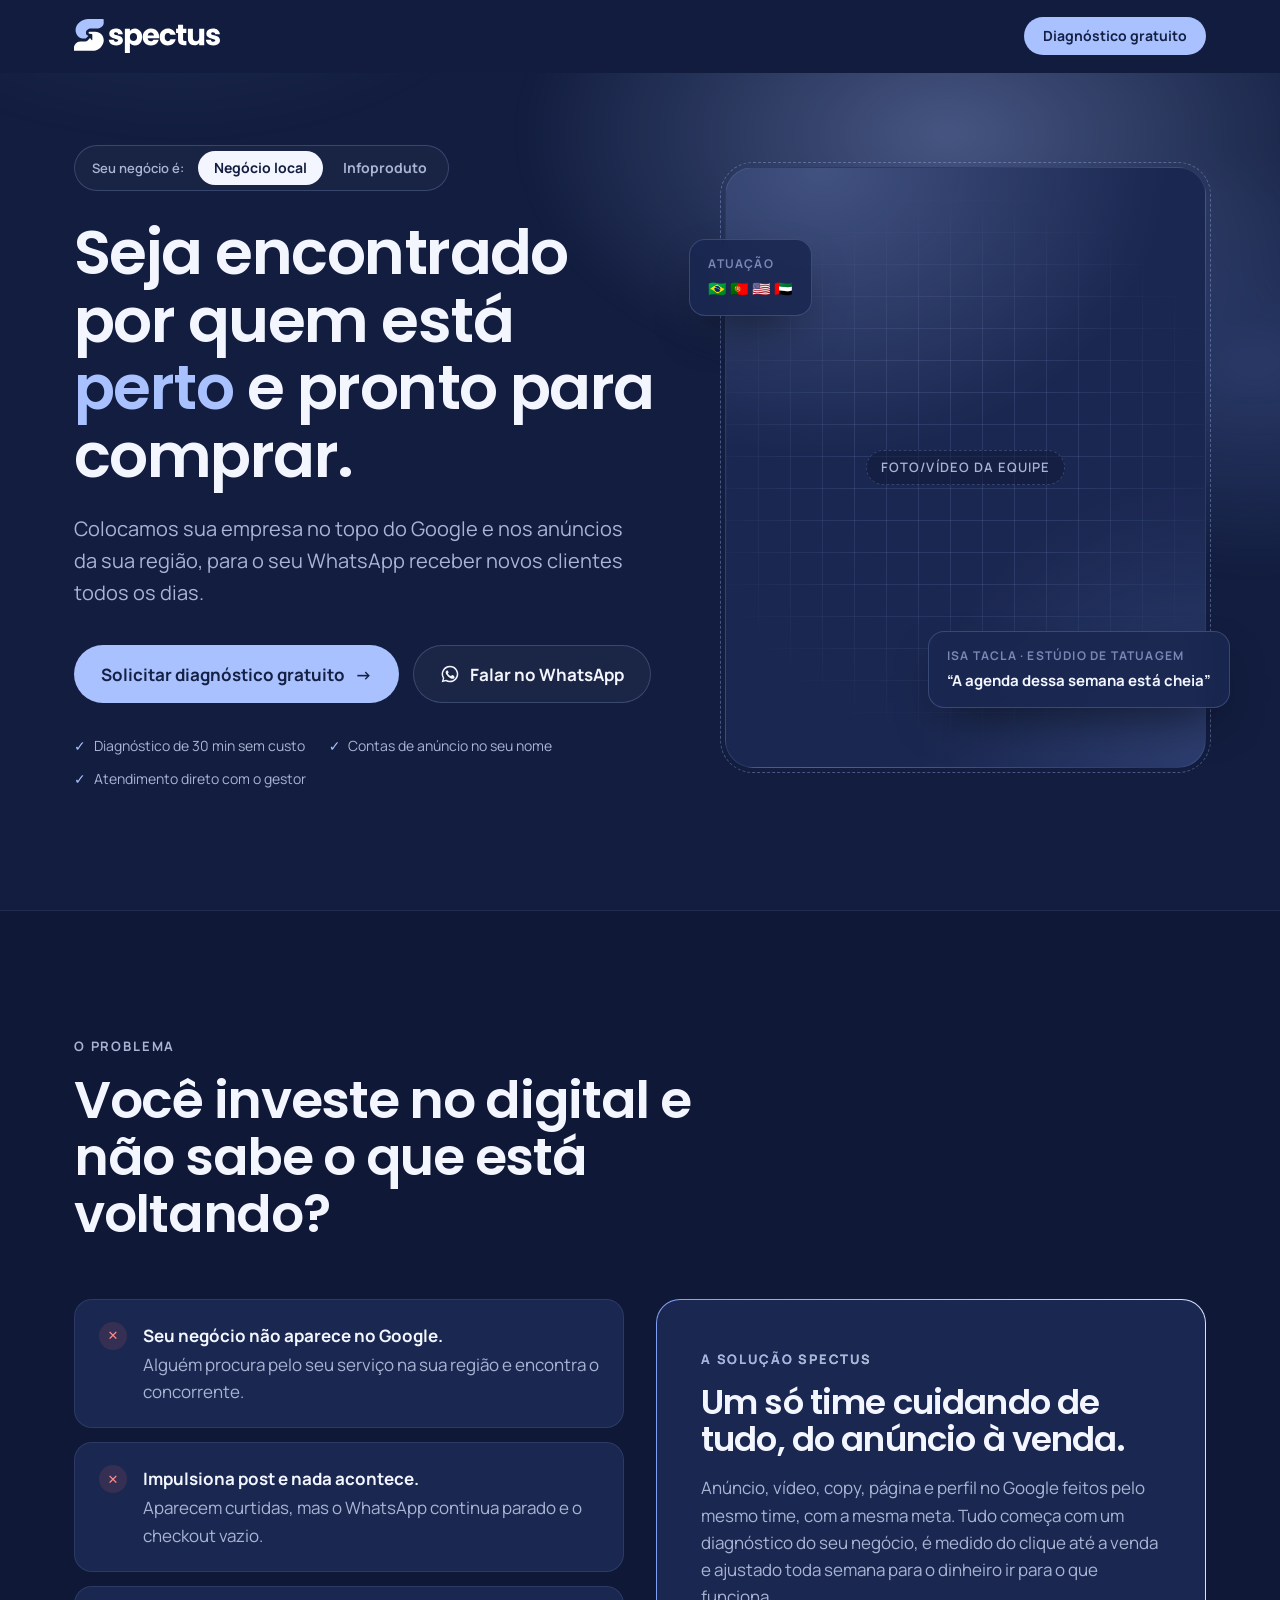
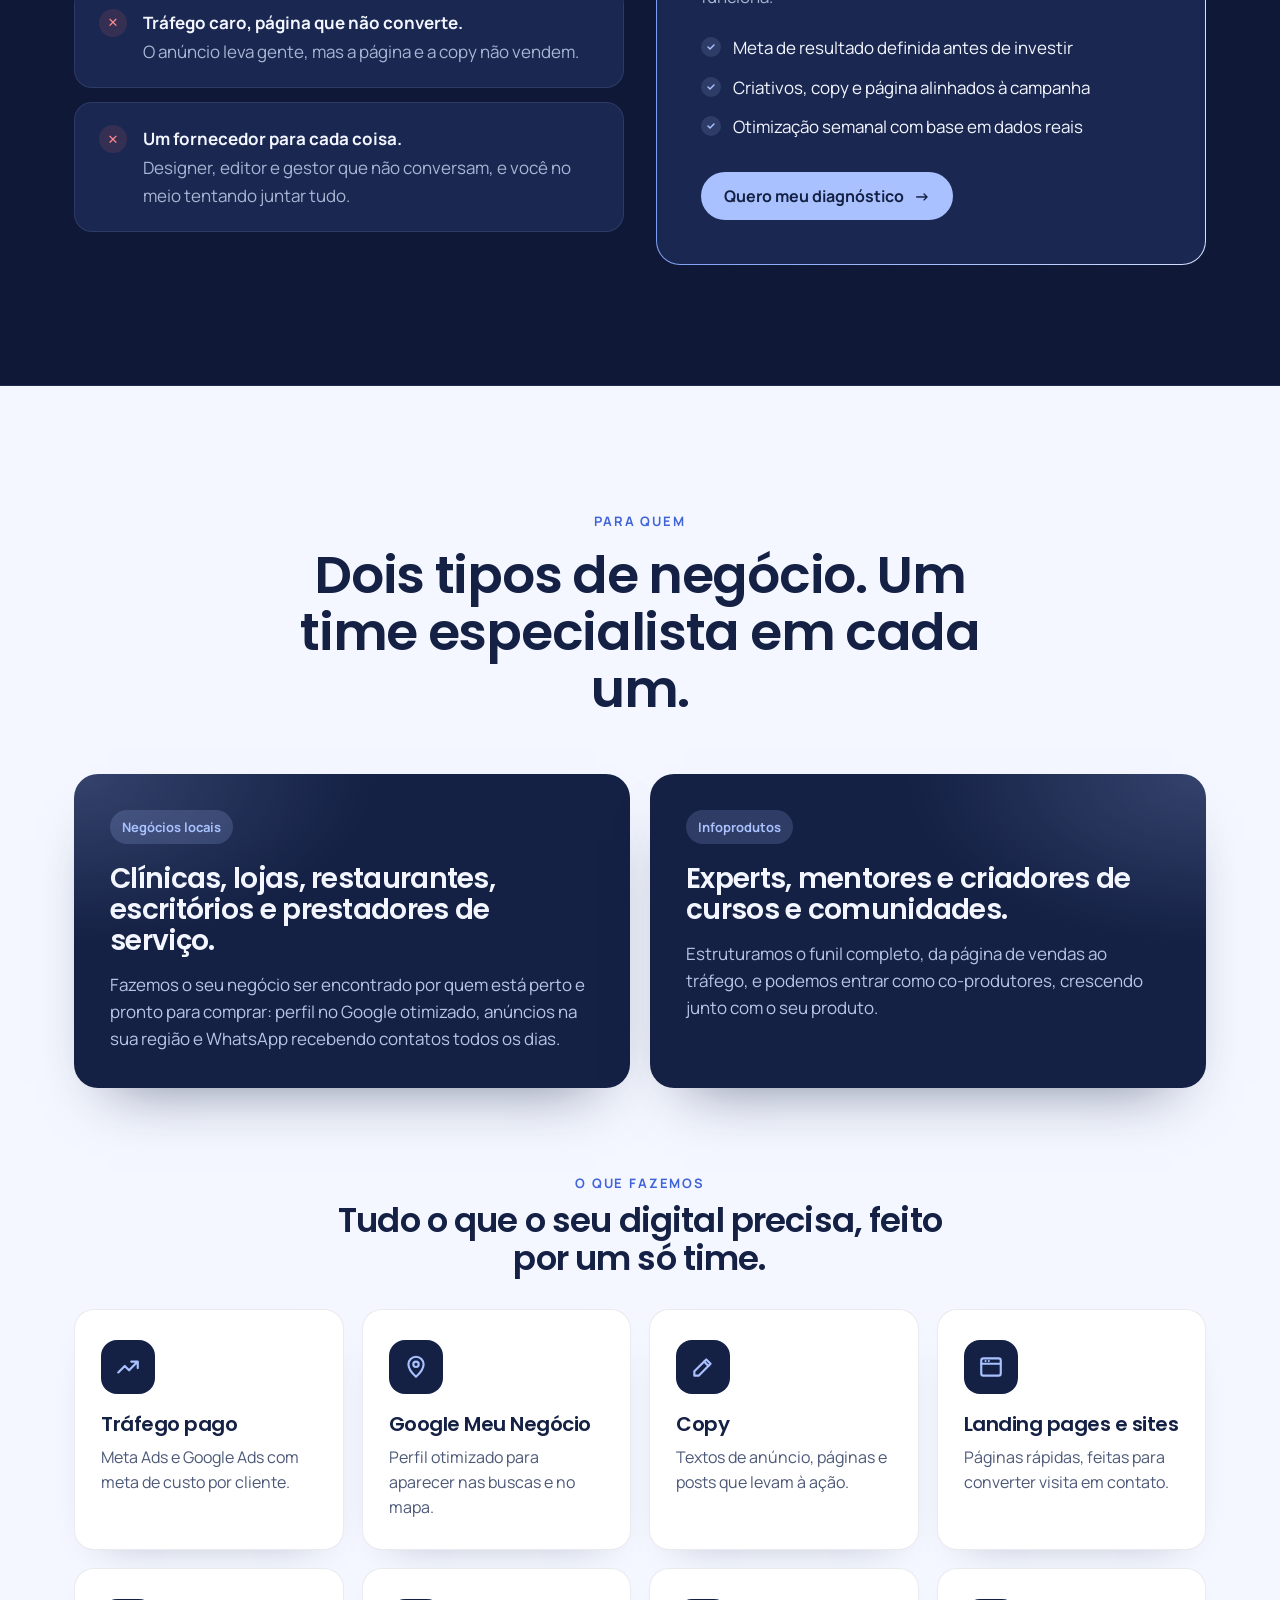
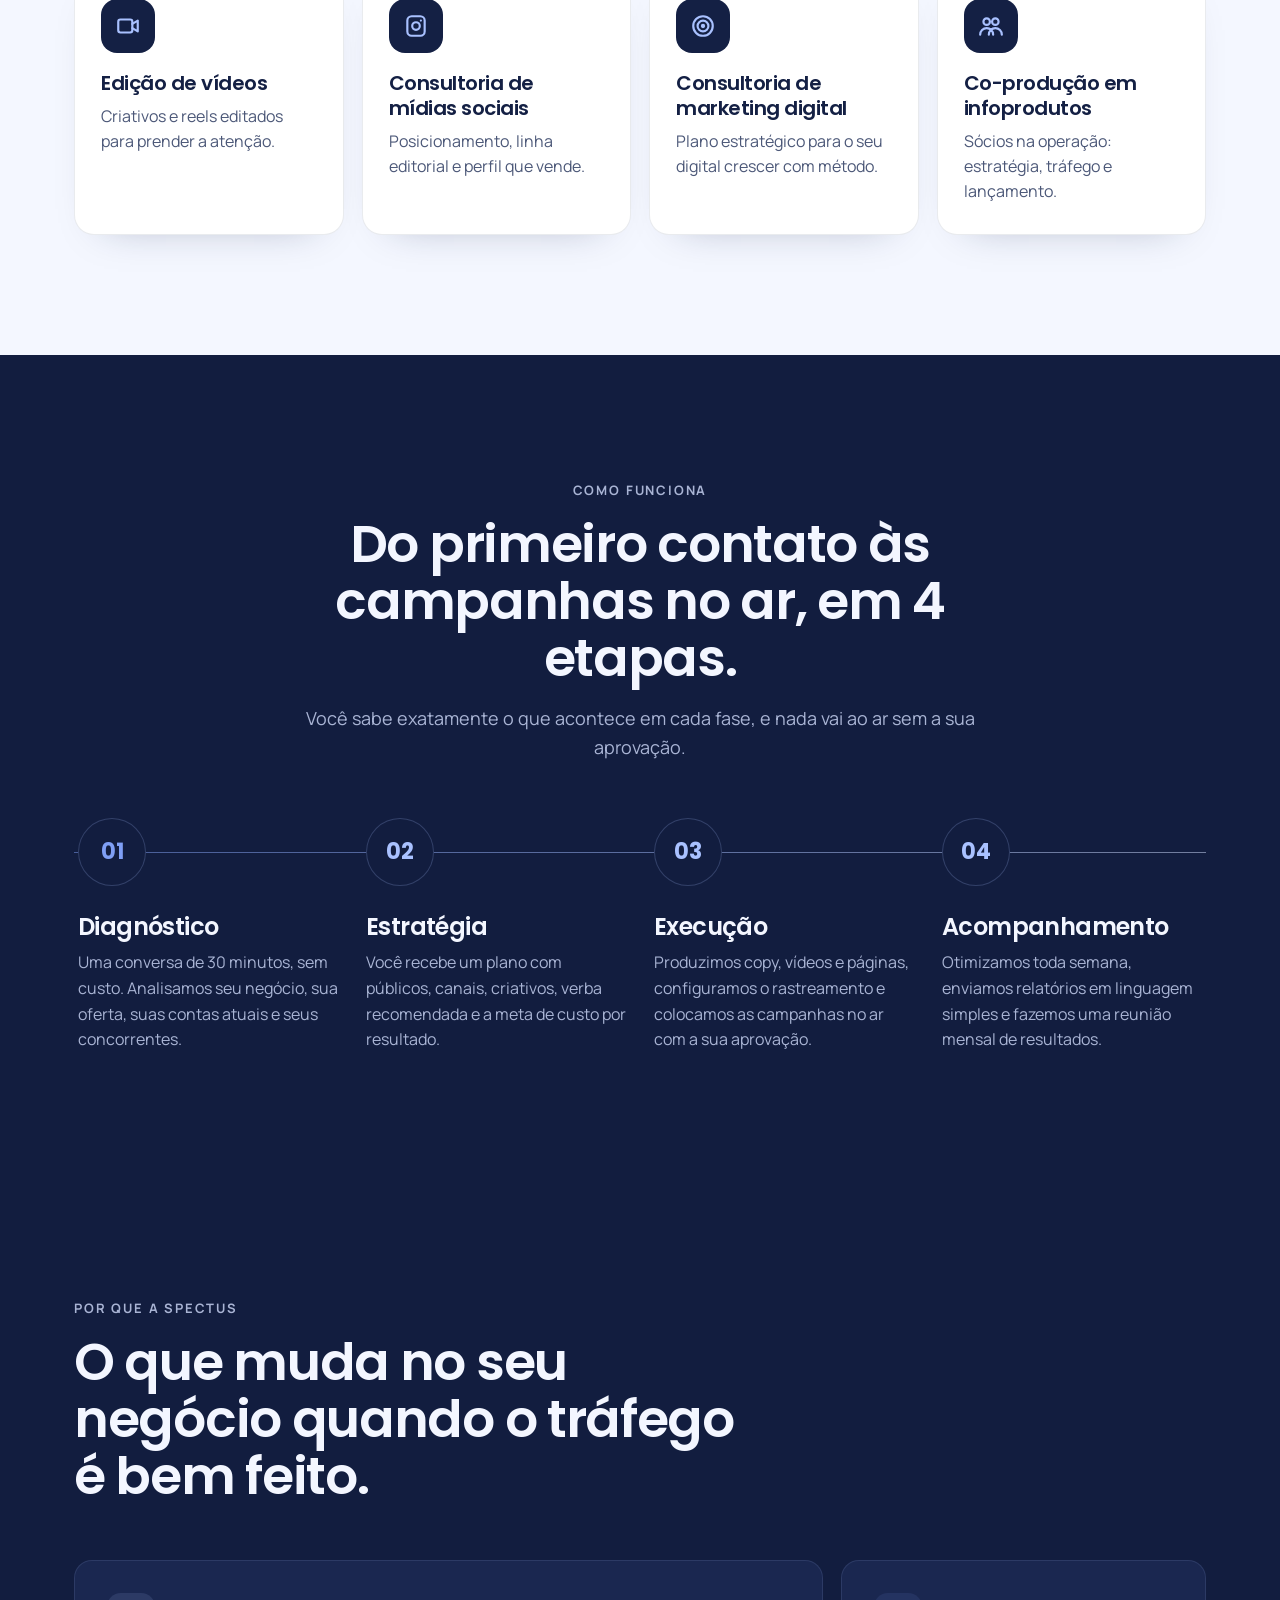
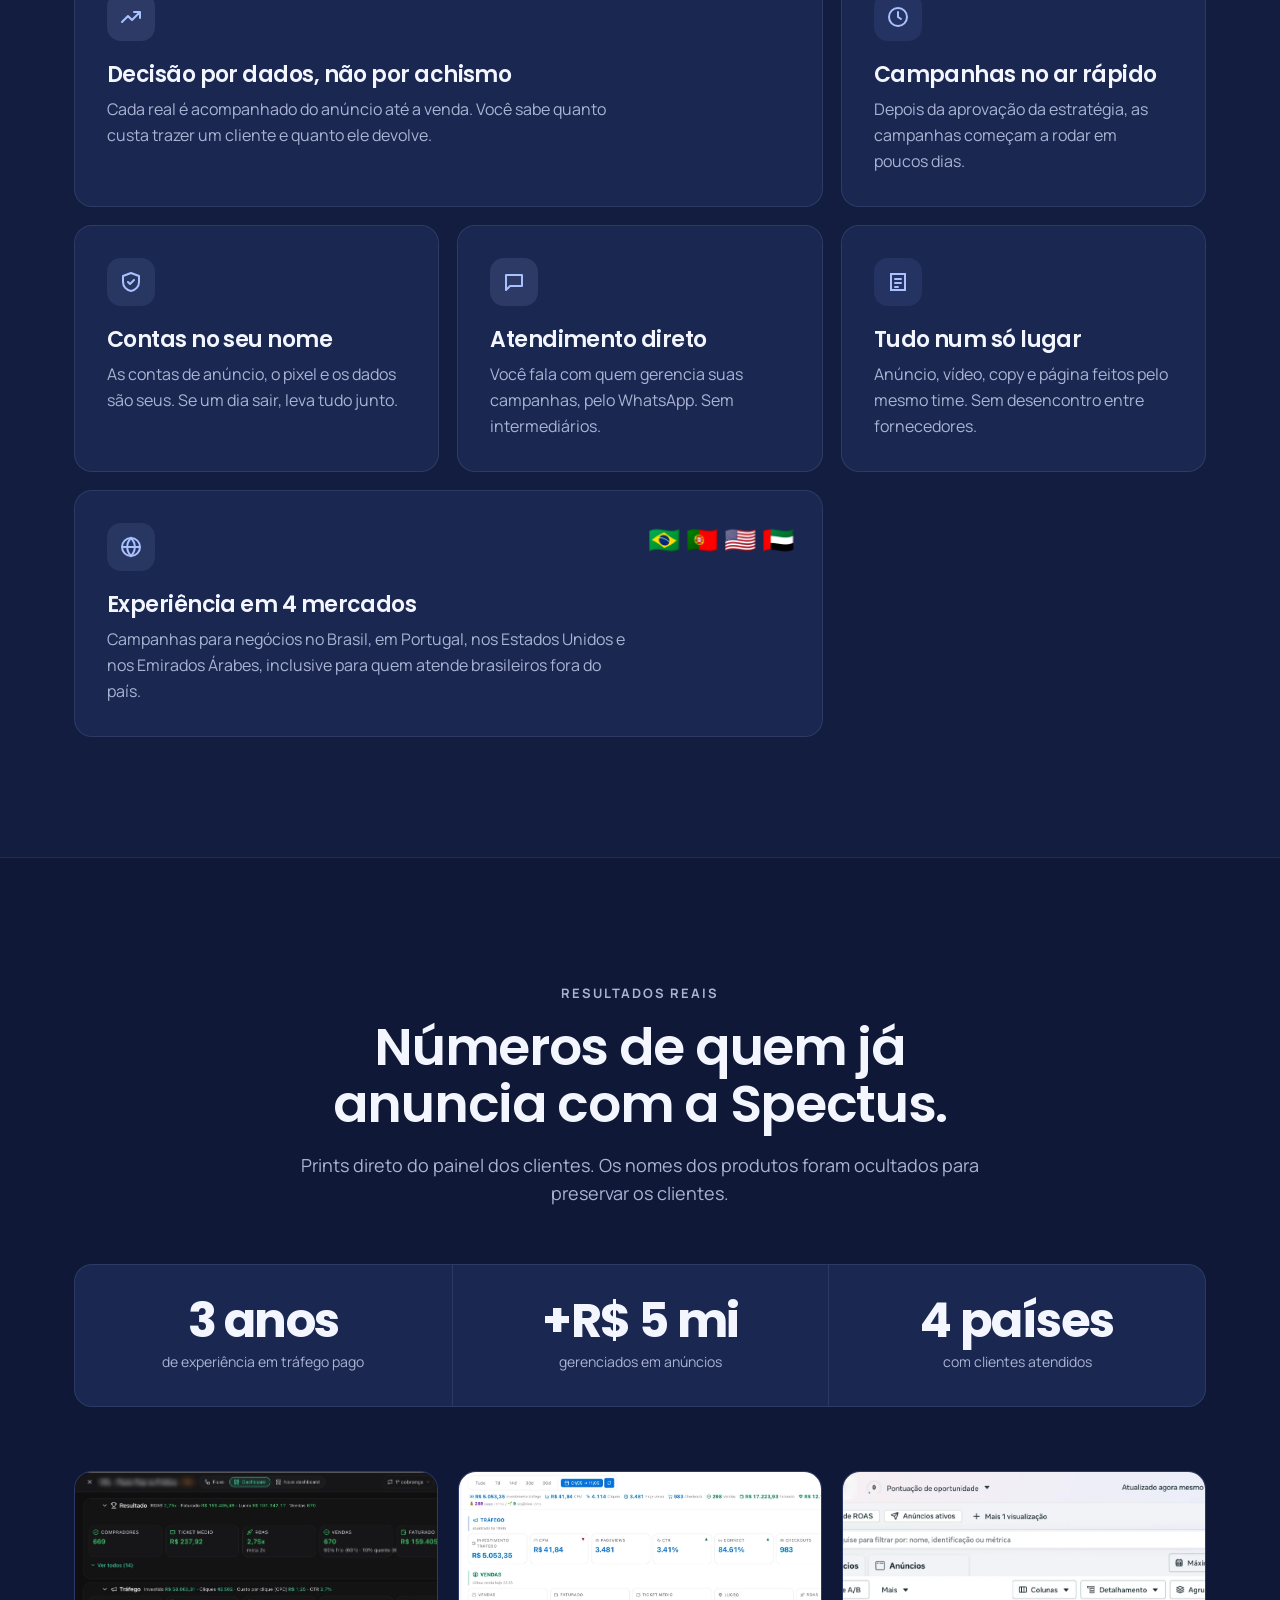
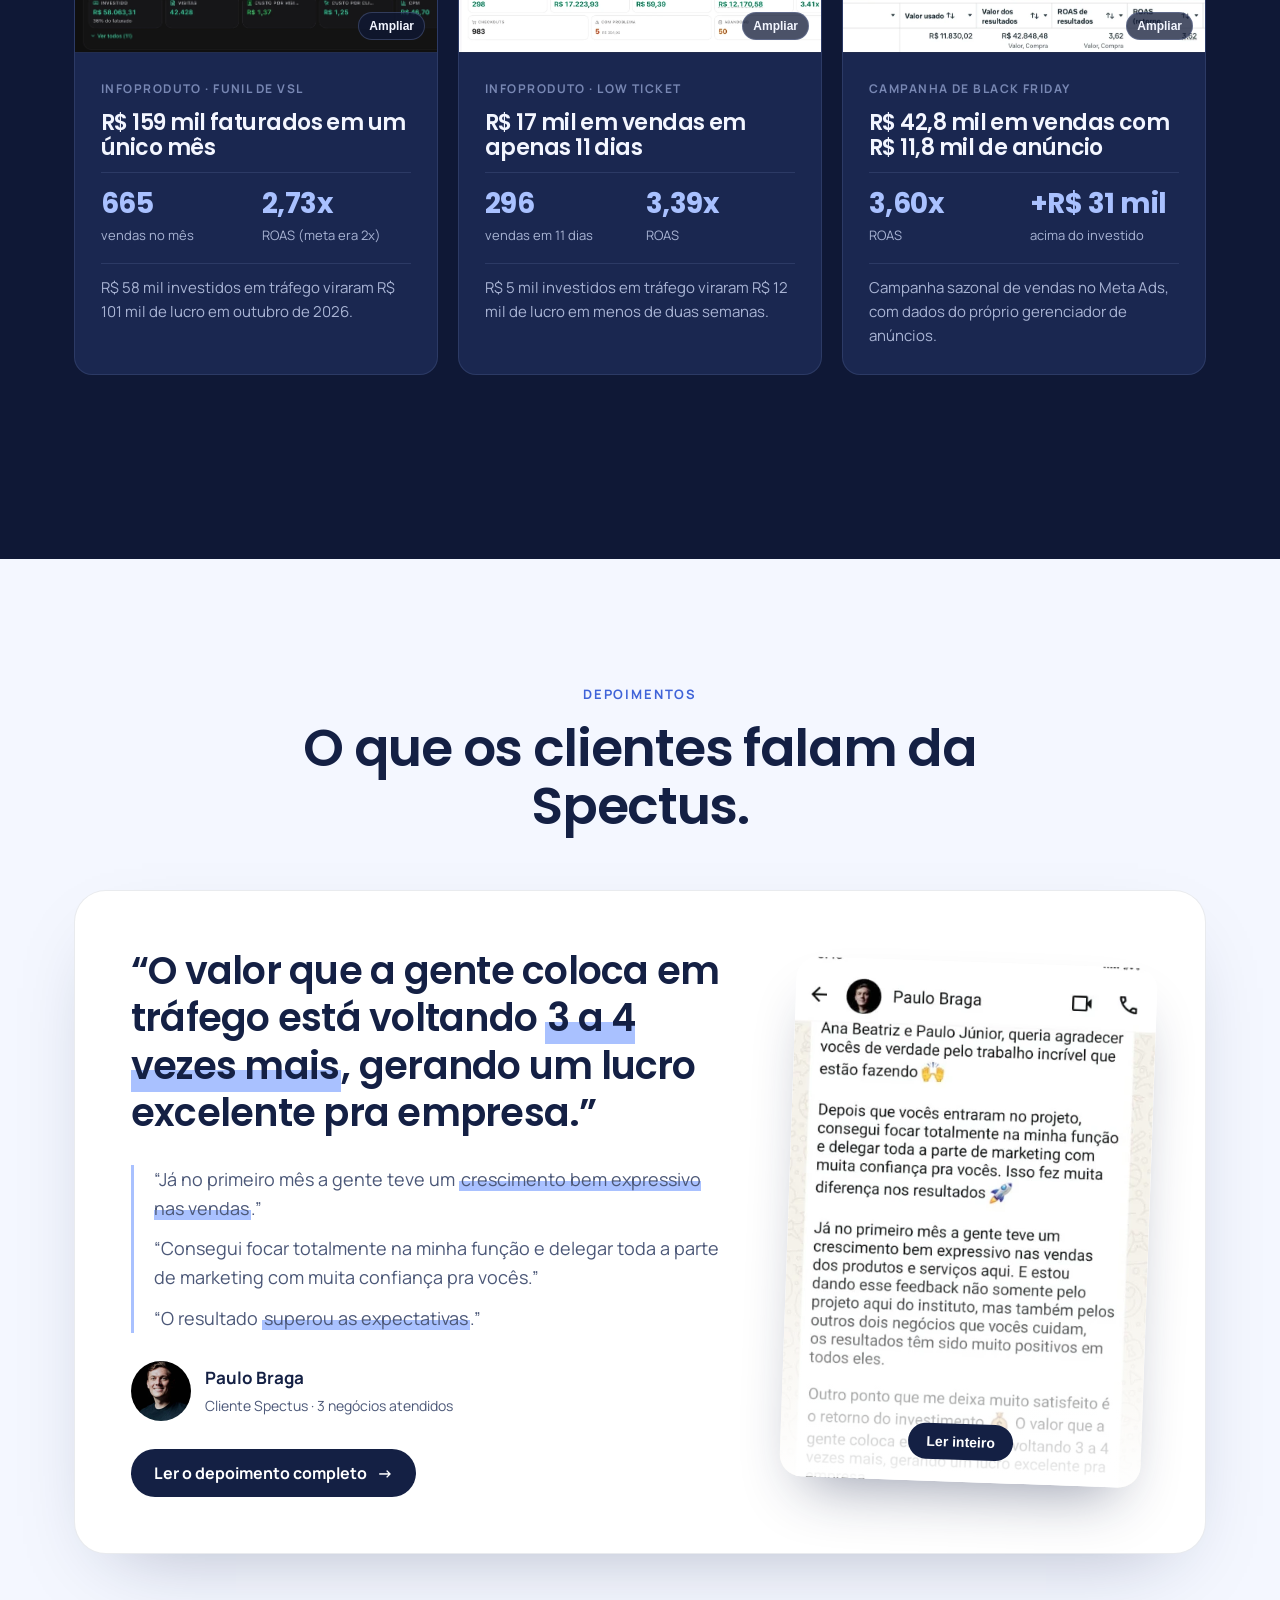
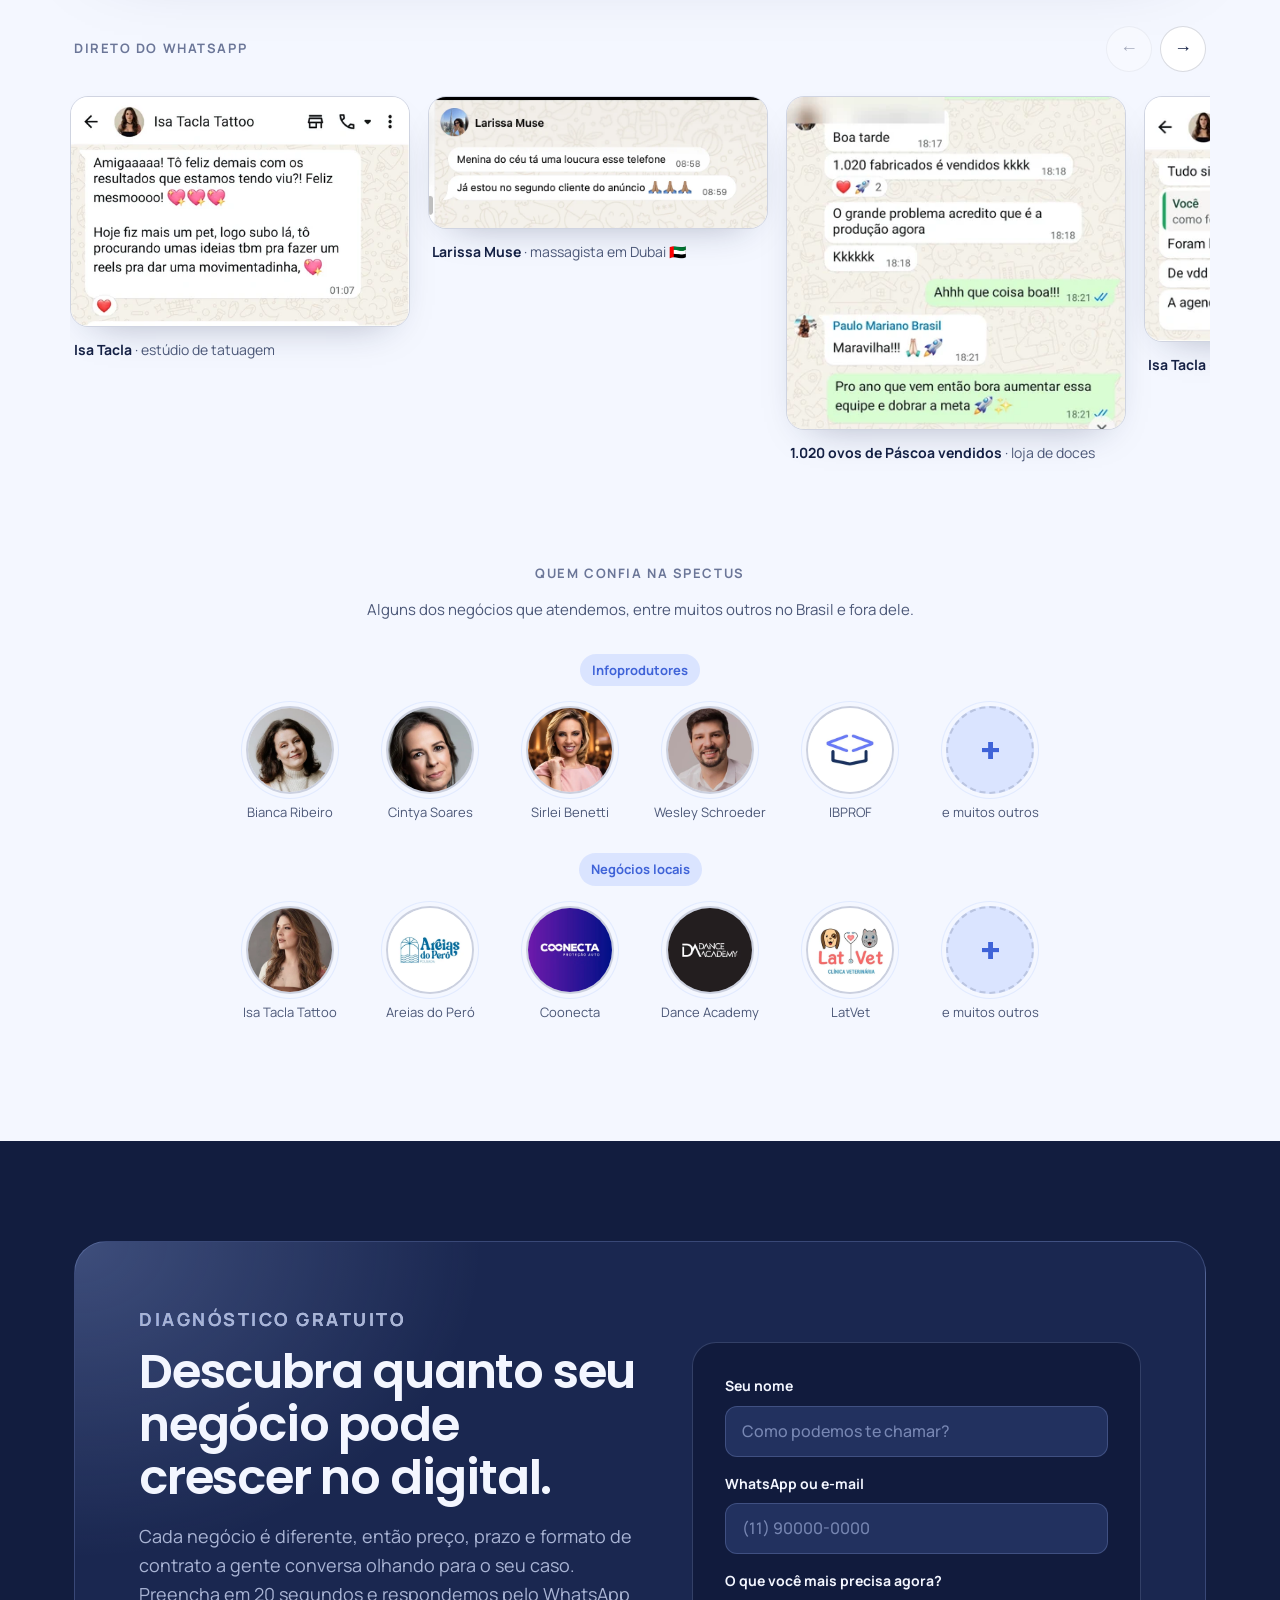
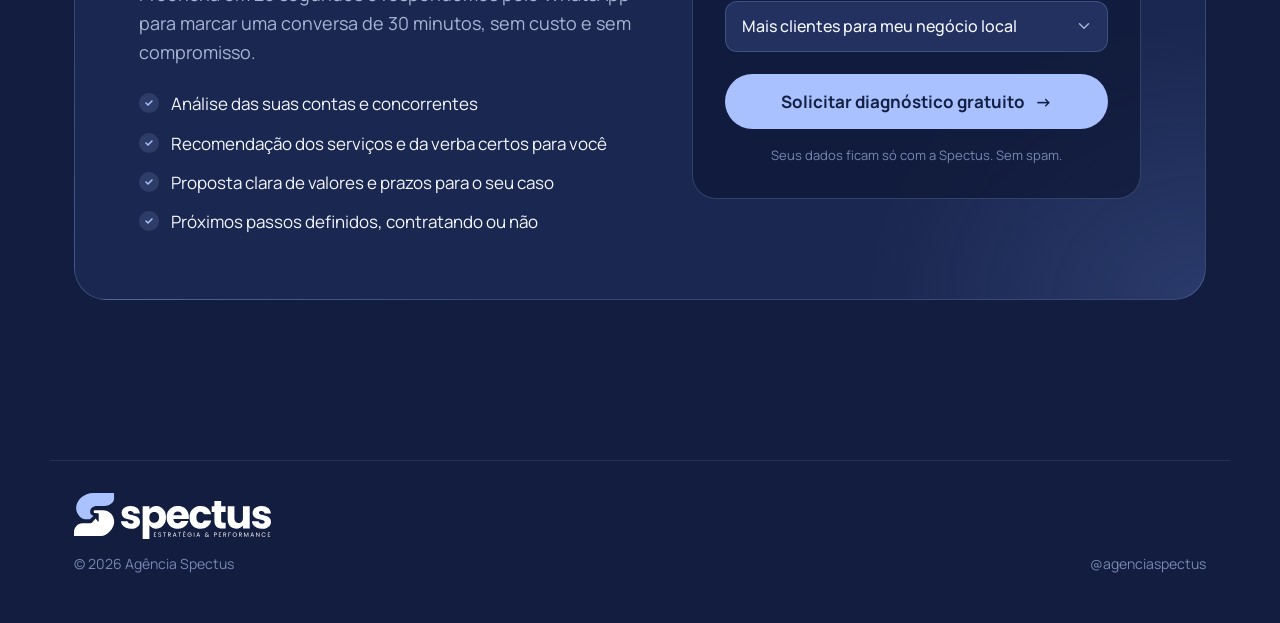
==== index.html @ 58473c8b "Add files via upload" ====
<!doctype html>
<html lang="pt-BR">
<head>
  <meta charset="utf-8">
  <meta name="viewport" content="width=device-width, initial-scale=1">
  <title>Spectus — Marketing para negócios locais e infoprodutos</title>
  <meta name="description" content="Agência especialista em negócios locais e infoprodutos: tráfego pago, Google Meu Negócio, copy, vídeos, landing pages e co-produção. Solicite um diagnóstico gratuito.">
  <meta property="og:title" content="Spectus — Marketing para negócios locais e infoprodutos">
  <meta property="og:description" content="Tráfego pago, Google Meu Negócio, copy, vídeos e landing pages num só time. Diagnóstico gratuito.">
  <meta name="theme-color" content="#121D3F">
  <link rel="icon" href="assets/favicon.png" type="image/png">
  <link rel="apple-touch-icon" href="assets/img/logo-icone.png">
  <link rel="preconnect" href="https://fonts.googleapis.com">
  <link rel="preconnect" href="https://fonts.gstatic.com" crossorigin>
  <link href="https://fonts.googleapis.com/css2?family=Poppins:wght@300;400;500;600;700&family=Manrope:wght@400;500;600;700&display=swap" rel="stylesheet">
  <link rel="stylesheet" href="styles.css">
</head>
<body>

<!-- ============ HEADER (sem menu: foco total no CTA) ============ -->
<header class="header" id="top">
  <div class="container header__inner">
    <a href="#top" class="logo" aria-label="Spectus — início">
      <img src="assets/img/logo-clara-sem-slogan.svg" alt="Spectus" width="1294" height="301">
    </a>
    <a href="#contato" class="btn btn--sm btn--primary">Diagnóstico gratuito</a>
  </div>
</header>

<main>

<!-- ============ 1. HERO ============ -->
<section class="hero">
  <div class="hero__glow" aria-hidden="true"></div>
  <div class="container hero__grid">
    <div class="hero__copy">
      <!-- Seletor de público. Link direto: ?para=local ou ?para=infoproduto -->
      <div class="aud-switch" role="tablist" aria-label="Qual é o seu negócio?">
        <span class="aud-switch__label">Seu negócio é:</span>
        <button type="button" role="tab" class="aud-switch__btn" data-set-aud="local" aria-selected="true">Negócio local</button>
        <button type="button" role="tab" class="aud-switch__btn" data-set-aud="info" aria-selected="false">Infoproduto</button>
      </div>

      <div data-aud="local">
        <h1>Seja encontrado por quem está <em>perto</em> e pronto para comprar.</h1>
        <p class="lead">Colocamos sua empresa no topo do Google e nos anúncios da sua região, para o seu WhatsApp receber novos clientes todos os dias.</p>
      </div>
      <div data-aud="info" hidden>
        <h1>Mais vendas no seu infoproduto, com um funil que <em>converte</em>.</h1>
        <p class="lead">Página de vendas, copy, criativos e tráfego feitos pelo mesmo time e ajustados toda semana pelos números. Se fizer sentido, entramos como co-produtores.</p>
      </div>

      <div class="hero__ctas">
        <a href="#contato" class="btn btn--primary btn--lg">Solicitar diagnóstico gratuito <span aria-hidden="true">→</span></a>
        <a href="#" class="btn btn--ghost btn--lg js-whatsapp js-wa-hero" data-msg="Olá! Vim pelo site e quero saber mais sobre os serviços da Spectus.">
          <svg viewBox="0 0 24 24" aria-hidden="true"><path fill="currentColor" d="M12 2a10 10 0 0 0-8.6 15.1L2 22l5-1.3A10 10 0 1 0 12 2Zm0 18.2c-1.5 0-3-.4-4.3-1.2l-.3-.2-3 .8.8-2.9-.2-.3A8.2 8.2 0 1 1 12 20.2Zm4.5-6.1c-.2-.1-1.5-.7-1.7-.8-.2-.1-.4-.1-.6.1l-.8 1c-.1.2-.3.2-.5.1a6.7 6.7 0 0 1-3.3-2.9c-.2-.4.2-.4.7-1.3.1-.2 0-.3 0-.4l-.8-1.8c-.2-.5-.4-.4-.6-.4h-.5a1 1 0 0 0-.7.3 3 3 0 0 0-.9 2.2 5.2 5.2 0 0 0 1.1 2.8 11.9 11.9 0 0 0 4.6 4c1.7.7 2.3.8 3.2.6.5-.1 1.5-.6 1.7-1.2.2-.6.2-1.1.2-1.2-.1-.1-.3-.2-.5-.3Z"/></svg>
          Falar no WhatsApp
        </a>
      </div>
      <ul class="hero__trust">
        <li>Diagnóstico de 30 min sem custo</li>
        <li>Contas de anúncio no seu nome</li>
        <li>Atendimento direto com o gestor</li>
      </ul>
    </div>

    <div class="hero__media">
      <!-- TROCAR: foto ou vídeo real da equipe / do trabalho. Ex.: <img src="assets/img/hero.jpg" alt="Equipe Spectus analisando campanhas"> -->
      <div class="slot slot--hero" data-placeholder="Foto ou vídeo real da equipe (vertical 4:5)">
        <span class="slot__label">Foto/vídeo da equipe</span>
      </div>
      <div class="float-card float-card--a">
        <span class="float-card__k">Atuação</span>
        <span class="float-card__v">🇧🇷 🇵🇹 🇺🇸 🇦🇪</span>
      </div>
      <div class="float-card float-card--b" data-aud="local">
        <span class="float-card__k">Isa Tacla · estúdio de tatuagem</span>
        <span class="float-card__v">“A agenda dessa semana está cheia”</span>
      </div>
      <div class="float-card float-card--b" data-aud="info" hidden>
        <span class="float-card__k">Resultado real · infoproduto</span>
        <span class="float-card__v">R$ 159 mil faturados em 1 mês</span>
      </div>
    </div>
  </div>
</section>

<!-- ============ 2. DOR E SOLUÇÃO ============ -->
<section class="section pain">
  <div class="container">
    <div class="section__head reveal">
      <p class="kicker">O problema</p>
      <h2>Você investe no digital e não sabe o que está voltando?</h2>
    </div>

    <div class="pain__grid">
      <ul class="pain__list reveal">
        <li><span class="x" aria-hidden="true">✕</span><div><strong>Seu negócio não aparece no Google.</strong> Alguém procura pelo seu serviço na sua região e encontra o concorrente.</div></li>
        <li><span class="x" aria-hidden="true">✕</span><div><strong>Impulsiona post e nada acontece.</strong> Aparecem curtidas, mas o WhatsApp continua parado e o checkout vazio.</div></li>
        <li><span class="x" aria-hidden="true">✕</span><div><strong>Tráfego caro, página que não converte.</strong> O anúncio leva gente, mas a página e a copy não vendem.</div></li>
        <li><span class="x" aria-hidden="true">✕</span><div><strong>Um fornecedor para cada coisa.</strong> Designer, editor e gestor que não conversam, e você no meio tentando juntar tudo.</div></li>
      </ul>

      <div class="solution reveal">
        <p class="kicker kicker--accent">A solução Spectus</p>
        <h3>Um só time cuidando de tudo, do anúncio à venda.</h3>
        <p>Anúncio, vídeo, copy, página e perfil no Google feitos pelo mesmo time, com a mesma meta. Tudo começa com um diagnóstico do seu negócio, é medido do clique até a venda e ajustado toda semana para o dinheiro ir para o que funciona.</p>
        <ul class="checks">
          <li>Meta de resultado definida antes de investir</li>
          <li>Criativos, copy e página alinhados à campanha</li>
          <li>Otimização semanal com base em dados reais</li>
        </ul>
        <a href="#contato" class="btn btn--primary">Quero meu diagnóstico <span aria-hidden="true">→</span></a>
      </div>
    </div>
  </div>
</section>

<!-- ============ 2b. PARA QUEM / SERVIÇOS ============ -->
<section class="section section--light services" id="servicos">
  <div class="container">
    <div class="section__head section__head--center reveal">
      <p class="kicker">Para quem</p>
      <h2>Dois tipos de negócio. Um time especialista em cada um.</h2>
    </div>

    <div class="audiences">
      <article class="audience reveal">
        <span class="audience__tag">Negócios locais</span>
        <h3>Clínicas, lojas, restaurantes, escritórios e prestadores de serviço.</h3>
        <p>Fazemos o seu negócio ser encontrado por quem está perto e pronto para comprar: perfil no Google otimizado, anúncios na sua região e WhatsApp recebendo contatos todos os dias.</p>
      </article>
      <article class="audience audience--alt reveal">
        <span class="audience__tag">Infoprodutos</span>
        <h3>Experts, mentores e criadores de cursos e comunidades.</h3>
        <p>Estruturamos o funil completo, da página de vendas ao tráfego, e podemos entrar como co-produtores, crescendo junto com o seu produto.</p>
      </article>
    </div>

    <div class="services__head reveal">
      <p class="kicker">O que fazemos</p>
      <h3>Tudo o que o seu digital precisa, feito por um só time.</h3>
    </div>
    <ul class="services__grid">
      <li class="service reveal"><span class="service__i" aria-hidden="true"><svg viewBox="0 0 24 24"><path d="M3 17l6-6 4 4 8-8M15 7h6v6"/></svg></span><div><h3>Tráfego pago</h3><p>Meta Ads e Google Ads com meta de custo por cliente.</p></div></li>
      <li class="service reveal"><span class="service__i" aria-hidden="true"><svg viewBox="0 0 24 24"><path d="M12 21s-7-6.2-7-11.5a7 7 0 0 1 14 0C19 14.8 12 21 12 21Z"/><circle cx="12" cy="9.5" r="2.5"/></svg></span><div><h3>Google Meu Negócio</h3><p>Perfil otimizado para aparecer nas buscas e no mapa.</p></div></li>
      <li class="service reveal"><span class="service__i" aria-hidden="true"><svg viewBox="0 0 24 24"><path d="M4 20h4L19 9l-4-4L4 16Z"/><path d="m13 7 4 4"/></svg></span><div><h3>Copy</h3><p>Textos de anúncio, páginas e posts que levam à ação.</p></div></li>
      <li class="service reveal"><span class="service__i" aria-hidden="true"><svg viewBox="0 0 24 24"><rect x="3" y="4" width="18" height="16" rx="2"/><path d="M3 9h18M7 6.5h.01M10 6.5h.01"/></svg></span><div><h3>Landing pages e sites</h3><p>Páginas rápidas, feitas para converter visita em contato.</p></div></li>
      <li class="service reveal"><span class="service__i" aria-hidden="true"><svg viewBox="0 0 24 24"><rect x="3" y="6" width="13" height="12" rx="2"/><path d="m16 10 5-3v10l-5-3"/></svg></span><div><h3>Edição de vídeos</h3><p>Criativos e reels editados para prender a atenção.</p></div></li>
      <li class="service reveal"><span class="service__i" aria-hidden="true"><svg viewBox="0 0 24 24"><rect x="4" y="3" width="16" height="18" rx="4"/><circle cx="12" cy="12" r="3.5"/><path d="M16.5 7h.01"/></svg></span><div><h3>Consultoria de mídias sociais</h3><p>Posicionamento, linha editorial e perfil que vende.</p></div></li>
      <li class="service reveal"><span class="service__i" aria-hidden="true"><svg viewBox="0 0 24 24"><circle cx="12" cy="12" r="9"/><circle cx="12" cy="12" r="5"/><circle cx="12" cy="12" r="1"/></svg></span><div><h3>Consultoria de marketing digital</h3><p>Plano estratégico para o seu digital crescer com método.</p></div></li>
      <li class="service reveal"><span class="service__i" aria-hidden="true"><svg viewBox="0 0 24 24"><path d="M8 11a3 3 0 1 0 0-6 3 3 0 0 0 0 6ZM16 11a3 3 0 1 0 0-6 3 3 0 0 0 0 6ZM2 20a6 6 0 0 1 12 0M10 20a6 6 0 0 1 12 0"/></svg></span><div><h3>Co-produção em infoprodutos</h3><p>Sócios na operação: estratégia, tráfego e lançamento.</p></div></li>
    </ul>
  </div>
</section>

<!-- ============ 3. COMO FUNCIONA ============ -->
<section class="section steps" id="como-funciona">
  <div class="container">
    <div class="section__head section__head--center reveal">
      <p class="kicker">Como funciona</p>
      <h2>Do primeiro contato às campanhas no ar, em 4 etapas.</h2>
      <p class="section__sub">Você sabe exatamente o que acontece em cada fase, e nada vai ao ar sem a sua aprovação.</p>
    </div>

    <ol class="steps__list">
      <li class="step reveal">
        <span class="step__n">01</span>
        <h3>Diagnóstico</h3>
        <p>Uma conversa de 30 minutos, sem custo. Analisamos seu negócio, sua oferta, suas contas atuais e seus concorrentes.</p>
      </li>
      <li class="step reveal">
        <span class="step__n">02</span>
        <h3>Estratégia</h3>
        <p>Você recebe um plano com públicos, canais, criativos, verba recomendada e a meta de custo por resultado.</p>
      </li>
      <li class="step reveal">
        <span class="step__n">03</span>
        <h3>Execução</h3>
        <p>Produzimos copy, vídeos e páginas, configuramos o rastreamento e colocamos as campanhas no ar com a sua aprovação.</p>
      </li>
      <li class="step reveal">
        <span class="step__n">04</span>
        <h3>Acompanhamento</h3>
        <p>Otimizamos toda semana, enviamos relatórios em linguagem simples e fazemos uma reunião mensal de resultados.</p>
      </li>
    </ol>
  </div>
</section>

<!-- ============ 4. BENEFÍCIOS E DIFERENCIAIS ============ -->
<section class="section benefits">
  <div class="container">
    <div class="section__head reveal">
      <p class="kicker">Por que a Spectus</p>
      <h2>O que muda no seu negócio quando o tráfego é bem feito.</h2>
    </div>

    <div class="bento">
      <article class="card card--wide reveal">
        <div class="card__icon" aria-hidden="true">
          <svg viewBox="0 0 24 24"><path d="M3 17l6-6 4 4 8-8M15 7h6v6" fill="none" stroke="currentColor" stroke-width="2" stroke-linecap="round" stroke-linejoin="round"/></svg>
        </div>
        <h3>Decisão por dados, não por achismo</h3>
        <p>Cada real é acompanhado do anúncio até a venda. Você sabe quanto custa trazer um cliente e quanto ele devolve.</p>
      </article>
      <article class="card reveal">
        <div class="card__icon" aria-hidden="true">
          <svg viewBox="0 0 24 24"><circle cx="12" cy="12" r="9" fill="none" stroke="currentColor" stroke-width="2"/><path d="M12 7v5l3 2" fill="none" stroke="currentColor" stroke-width="2" stroke-linecap="round"/></svg>
        </div>
        <h3>Campanhas no ar rápido</h3>
        <p>Depois da aprovação da estratégia, as campanhas começam a rodar em poucos dias.</p>
      </article>
      <article class="card reveal">
        <div class="card__icon" aria-hidden="true">
          <svg viewBox="0 0 24 24"><path d="M12 3l8 3v6c0 4.5-3.4 8.3-8 9-4.6-.7-8-4.5-8-9V6Z" fill="none" stroke="currentColor" stroke-width="2" stroke-linejoin="round"/><path d="m9 12 2 2 4-4" fill="none" stroke="currentColor" stroke-width="2" stroke-linecap="round" stroke-linejoin="round"/></svg>
        </div>
        <h3>Contas no seu nome</h3>
        <p>As contas de anúncio, o pixel e os dados são seus. Se um dia sair, leva tudo junto.</p>
      </article>
      <article class="card reveal">
        <div class="card__icon" aria-hidden="true">
          <svg viewBox="0 0 24 24"><path d="M4 5h16v11H8l-4 4Z" fill="none" stroke="currentColor" stroke-width="2" stroke-linejoin="round"/></svg>
        </div>
        <h3>Atendimento direto</h3>
        <p>Você fala com quem gerencia suas campanhas, pelo WhatsApp. Sem intermediários.</p>
      </article>
      <article class="card reveal">
        <div class="card__icon" aria-hidden="true">
          <svg viewBox="0 0 24 24"><path d="M5 4h14v16H5zM9 9h6M9 13h6M9 17h3" fill="none" stroke="currentColor" stroke-width="2" stroke-linecap="round"/></svg>
        </div>
        <h3>Tudo num só lugar</h3>
        <p>Anúncio, vídeo, copy e página feitos pelo mesmo time. Sem desencontro entre fornecedores.</p>
      </article>
      <article class="card card--wide card--globe reveal">
        <div class="card__icon" aria-hidden="true">
          <svg viewBox="0 0 24 24"><circle cx="12" cy="12" r="9" fill="none" stroke="currentColor" stroke-width="2"/><path d="M3 12h18M12 3c2.5 2.6 3.8 5.6 3.8 9s-1.3 6.4-3.8 9c-2.5-2.6-3.8-5.6-3.8-9S9.5 5.6 12 3Z" fill="none" stroke="currentColor" stroke-width="2"/></svg>
        </div>
        <h3>Experiência em 4 mercados</h3>
        <p>Campanhas para negócios no Brasil, em Portugal, nos Estados Unidos e nos Emirados Árabes, inclusive para quem atende brasileiros fora do país.</p>
        <div class="flags" aria-hidden="true"><span>🇧🇷</span><span>🇵🇹</span><span>🇺🇸</span><span>🇦🇪</span></div>
      </article>
    </div>
  </div>
</section>

<!-- ============ 5. PROVA SOCIAL E AUTORIDADE ============ -->
<section class="section proof" id="resultados">
  <div class="container">
    <div class="section__head section__head--center reveal">
      <p class="kicker">Resultados reais</p>
      <h2>Números de quem já anuncia com a Spectus.</h2>
      <p class="section__sub">Prints direto do painel dos clientes. Os nomes dos produtos foram ocultados para preservar os clientes.</p>
    </div>

    <!-- Números de autoridade -->
    <dl class="stats reveal">
      <div class="stat"><dt>de experiência em tráfego pago</dt><dd>3 anos</dd></div>
      <div class="stat"><dt>gerenciados em anúncios</dt><dd>+R$ 5 mi</dd></div>
      <div class="stat"><dt>com clientes atendidos</dt><dd>4 países</dd></div>
    </dl>

    <!-- Estudos de caso (prints com nome do produto ocultado) -->
    <div class="cases">
      <article class="case reveal">
        <button type="button" class="case__shot js-zoom" data-src="assets/img/case-vsl.webp" aria-label="Ampliar print do resultado">
          <img src="assets/img/case-vsl.webp" alt="Painel de vendas: ROAS 2,75x, R$ 159.405,48 faturados e 670 vendas em outubro" loading="lazy" width="2000" height="741">
          <span class="case__zoom" aria-hidden="true">Ampliar</span>
        </button>
        <div class="case__body">
          <p class="case__tag">Infoproduto · funil de VSL</p>
          <h3>R$ 159 mil faturados em um único mês</h3>
          <div class="case__metrics">
            <div><strong>670</strong><span>vendas no mês</span></div>
            <div><strong>2,75x</strong><span>ROAS (meta era 2x)</span></div>
          </div>
          <p class="case__text">R$ 58 mil investidos em tráfego viraram R$ 101 mil de lucro em outubro de 2026.</p>
        </div>
      </article>
      <article class="case reveal">
        <button type="button" class="case__shot js-zoom" data-src="assets/img/case-11dias.webp" aria-label="Ampliar print do resultado">
          <img src="assets/img/case-11dias.webp" alt="Painel de vendas de 01/05 a 11/05: R$ 5.053,35 investidos, 298 vendas e R$ 17.223,93 faturados" loading="lazy" width="1134" height="537">
          <span class="case__zoom" aria-hidden="true">Ampliar</span>
        </button>
        <div class="case__body">
          <p class="case__tag">Infoproduto · low ticket</p>
          <h3>R$ 17 mil em vendas em apenas 11 dias</h3>
          <div class="case__metrics">
            <div><strong>298</strong><span>vendas em 11 dias</span></div>
            <div><strong>3,41x</strong><span>ROAS</span></div>
          </div>
          <p class="case__text">R$ 5 mil investidos em tráfego viraram R$ 12 mil de lucro em menos de duas semanas.</p>
        </div>
      </article>
      <article class="case reveal">
        <button type="button" class="case__shot js-zoom" data-src="assets/img/case-black.webp" aria-label="Ampliar print do resultado">
          <img style="object-position:right bottom" src="assets/img/case-black.webp" alt="Gerenciador de anúncios: R$ 11.830,02 investidos e R$ 42.848,48 em compras, ROAS 3,62" loading="lazy" width="1432" height="458">
          <span class="case__zoom" aria-hidden="true">Ampliar</span>
        </button>
        <div class="case__body">
          <p class="case__tag">Campanha de Black Friday</p>
          <h3>R$ 42,8 mil em vendas com R$ 11,8 mil de anúncio</h3>
          <div class="case__metrics">
            <div><strong>3,62x</strong><span>ROAS</span></div>
            <div><strong>+R$ 31 mil</strong><span>acima do investido</span></div>
          </div>
          <p class="case__text">Campanha sazonal de vendas no Meta Ads, com dados do próprio gerenciador de anúncios.</p>
        </div>
      </article>
    </div>

  </div>
</section>

<!-- ============ 5b. DEPOIMENTOS (fundo claro) ============ -->
<section class="section section--light voices" id="depoimentos">
  <div class="container">
    <div class="section__head section__head--center reveal">
      <p class="kicker">Depoimentos</p>
      <h2>O que os clientes falam da Spectus.</h2>
    </div>

    <!-- Depoimento em destaque -->
    <article class="spotlight reveal">
      <div class="spotlight__copy">
        <p class="spotlight__big">“O valor que a gente coloca em tráfego está voltando <mark>3 a 4 vezes mais</mark>, gerando um lucro excelente pra empresa.”</p>
        <ul class="spotlight__quotes">
          <li>“Já no primeiro mês a gente teve um <mark>crescimento bem expressivo nas vendas</mark>.”</li>
          <li>“Consegui focar totalmente na minha função e delegar toda a parte de marketing com muita confiança pra vocês.”</li>
          <li>“O resultado <mark>superou as expectativas</mark>.”</li>
        </ul>
        <div class="spotlight__who">
          <span class="avatar avatar--lg"><img src="assets/img/clientes/paulo-braga.webp" alt="Paulo Braga" width="240" height="240" loading="lazy"></span>
          <span><strong>Paulo Braga</strong><small>Cliente Spectus · 3 negócios atendidos</small></span>
        </div>
        <button type="button" class="btn btn--primary js-zoom" data-src="assets/img/dep-paulo-1.webp" data-src2="assets/img/dep-paulo-2.webp">Ler o depoimento completo <span aria-hidden="true">→</span></button>
      </div>
      <button type="button" class="spotlight__print js-zoom" data-src="assets/img/dep-paulo-1.webp" data-src2="assets/img/dep-paulo-2.webp" aria-label="Ler o depoimento completo do Paulo Braga">
        <img src="assets/img/dep-paulo-1.webp" alt="Print da mensagem do Paulo Braga agradecendo a equipe da Spectus" loading="lazy" width="453" height="674">
        <span class="spotlight__more">Ler inteiro</span>
      </button>
    </article>

    <!-- Carrossel de prints do WhatsApp -->
    <div class="carousel reveal">
      <div class="carousel__head">
        <p class="carousel__title">Direto do WhatsApp</p>
        <div class="carousel__nav">
          <button type="button" class="carousel__btn" data-dir="-1" aria-label="Anterior">←</button>
          <button type="button" class="carousel__btn" data-dir="1" aria-label="Próximo">→</button>
        </div>
      </div>
      <div class="carousel__track" tabindex="0" aria-label="Prints de mensagens de clientes">
          <figure class="slide">
            <button type="button" class="slide__img js-zoom" data-src="assets/img/dep-isa-resultados.webp"><img src="assets/img/dep-isa-resultados.webp" alt="Mensagem de Isa Tacla: Tô feliz demais com os resultados que estamos tendo" loading="lazy" width="482" height="327"></button>
            <figcaption><strong>Isa Tacla</strong> · estúdio de tatuagem</figcaption>
          </figure>
          <figure class="slide">
            <button type="button" class="slide__img js-zoom" data-src="assets/img/dep-larissa.webp"><img src="assets/img/dep-larissa.webp" alt="Mensagem de Larissa Muse: Tá uma loucura esse telefone, já estou no segundo cliente do anúncio" loading="lazy" width="862" height="334"></button>
            <figcaption><strong>Larissa Muse</strong> · massagista em Dubai 🇦🇪</figcaption>
          </figure>
          <figure class="slide">
            <button type="button" class="slide__img js-zoom" data-src="assets/img/dep-fabricados.webp"><img src="assets/img/dep-fabricados.webp" alt="Mensagem de cliente, loja de doces: 1.020 ovos de Páscoa fabricados e vendidos" loading="lazy" width="382" height="376"></button>
            <figcaption><strong>1.020 ovos de Páscoa vendidos</strong> · loja de doces</figcaption>
          </figure>
          <figure class="slide">
            <button type="button" class="slide__img js-zoom" data-src="assets/img/dep-isa-agenda.webp"><img src="assets/img/dep-isa-agenda.webp" alt="Mensagem de Isa Tacla: A agenda dessa semana está cheia" loading="lazy" width="382" height="276"></button>
            <figcaption><strong>Isa Tacla</strong> · agenda cheia na semana</figcaption>
          </figure>
          <figure class="slide">
            <button type="button" class="slide__img js-zoom" data-src="assets/img/dep-wesley.webp"><img src="assets/img/dep-wesley.webp" alt="Mensagem de Wesley Schroeder: Os criativos que você editou ficaram top" loading="lazy" width="482" height="325"></button>
            <figcaption><strong>Wesley Schroeder</strong> · edição de criativos</figcaption>
          </figure>
          <figure class="slide">
            <button type="button" class="slide__img js-zoom" data-src="assets/img/dep-cintya.webp"><img src="assets/img/dep-cintya.webp" alt="Mensagem de Cintya Soares: Adoro seu trabalho" loading="lazy" width="399" height="160"></button>
            <figcaption><strong>Cintya Soares</strong> · infoprodutora</figcaption>
          </figure>
      </div>
    </div>

    <!-- Clientes: infoprodutores com foto, negócios locais com logo (imagens em assets/img/clientes, 240x240) -->
    <div class="clients reveal">
      <p class="clients__title">Quem confia na Spectus</p>
      <p class="clients__sub">Alguns dos negócios que atendemos, entre muitos outros no Brasil e fora dele.</p>
      <div class="clients__groups">
        <div class="clients__group">
          <span class="clients__label">Infoprodutores</span>
          <ul>
            <li class="client"><span class="client__img"><img src="assets/img/clientes/bianca-ribeiro.webp" alt="Bianca Ribeiro" width="240" height="240" loading="lazy"></span><span class="client__name">Bianca Ribeiro</span></li>
            <li class="client"><span class="client__img"><img src="assets/img/clientes/cintya-soares.webp" alt="Cintya Soares" width="240" height="240" loading="lazy"></span><span class="client__name">Cintya Soares</span></li>
            <li class="client"><span class="client__img"><img src="assets/img/clientes/sirlei-benetti.webp" alt="Sirlei Benetti" width="240" height="240" loading="lazy"></span><span class="client__name">Sirlei Benetti</span></li>
            <li class="client"><span class="client__img"><img src="assets/img/clientes/wesley-schroeder.webp" alt="Wesley Schroeder" width="240" height="240" loading="lazy"></span><span class="client__name">Wesley Schroeder</span></li>
            <li class="client"><span class="client__img"><img src="assets/img/clientes/ibprof.webp" alt="Logo IBPROF" width="240" height="240" loading="lazy"></span><span class="client__name">IBPROF</span></li>
            <li class="client client--more"><span class="client__img">+</span><span class="client__name">e muitos outros</span></li>
          </ul>
        </div>
        <div class="clients__group">
          <span class="clients__label">Negócios locais</span>
          <ul>
            <li class="client"><span class="client__img"><img src="assets/img/clientes/isa-tacla-tattoo.webp" alt="Isa Tacla Tattoo" width="240" height="240" loading="lazy"></span><span class="client__name">Isa Tacla Tattoo</span></li>
            <li class="client"><span class="client__img"><img src="assets/img/clientes/areias-do-pero.webp" alt="Logo Areias do Peró" width="240" height="240" loading="lazy"></span><span class="client__name">Areias do Peró</span></li>
            <li class="client"><span class="client__img"><img src="assets/img/clientes/coonecta.webp" alt="Logo Coonecta" width="240" height="240" loading="lazy"></span><span class="client__name">Coonecta</span></li>
            <li class="client"><span class="client__img"><img src="assets/img/clientes/dance-academy.webp" alt="Logo Dance Academy" width="240" height="240" loading="lazy"></span><span class="client__name">Dance Academy</span></li>
            <li class="client"><span class="client__img"><img src="assets/img/clientes/latvet.webp" alt="Logo LatVet" width="240" height="240" loading="lazy"></span><span class="client__name">LatVet</span></li>
            <li class="client client--more"><span class="client__img">+</span><span class="client__name">e muitos outros</span></li>
          </ul>
        </div>
      </div>
    </div>
  </div>
</section>

<!-- ============ 6. CTA FINAL E CAPTURA ============ -->
<section class="section final" id="contato">
  <div class="container">
    <div class="final__box reveal">
      <div class="final__copy">
        <p class="kicker kicker--accent">Diagnóstico gratuito</p>
        <h2>Descubra quanto seu negócio pode crescer no digital.</h2>
        <p>Cada negócio é diferente, então preço, prazo e formato de contrato a gente conversa olhando para o seu caso. Preencha em 20 segundos e respondemos pelo WhatsApp para marcar uma conversa de 30 minutos, sem custo e sem compromisso.</p>
        <ul class="checks">
          <li>Análise das suas contas e concorrentes</li>
          <li>Recomendação dos serviços e da verba certos para você</li>
          <li>Proposta clara de valores e prazos para o seu caso</li>
          <li>Próximos passos definidos, contratando ou não</li>
        </ul>
      </div>

      <form class="form" id="lead-form" novalidate>
        <div class="field">
          <label for="f-name">Seu nome</label>
          <input id="f-name" name="name" type="text" autocomplete="name" placeholder="Como podemos te chamar?" required>
        </div>
        <div class="field">
          <label for="f-contact">WhatsApp ou e-mail</label>
          <input id="f-contact" name="contact" type="text" autocomplete="tel" placeholder="(11) 90000-0000" required>
        </div>
        <div class="field">
          <label for="f-need">O que você mais precisa agora?</label>
          <select id="f-need" name="need" required>
            <option value="" disabled selected>Selecione</option>
            <option>Mais clientes para meu negócio local</option>
            <option>Vender mais meu infoproduto</option>
            <option>Co-produção do meu infoproduto</option>
            <option>Landing page ou site</option>
            <option>Começar a anunciar do zero</option>
            <option>Outro</option>
          </select>
        </div>
        <button type="submit" class="btn btn--primary btn--lg btn--block">Solicitar diagnóstico gratuito <span aria-hidden="true">→</span></button>
        <p class="form__note">Seus dados ficam só com a Spectus. Sem spam.</p>
        <p class="form__error" role="alert" hidden></p>
      </form>
    </div>
  </div>
</section>

</main>

<footer class="footer">
  <div class="container footer__inner">
    <div class="footer__brand">
      <img src="assets/img/logo-clara.svg" alt="Spectus — Estratégia &amp; Performance" width="1294" height="301" loading="lazy">
      <span>© <span id="year">2026</span> Agência Spectus</span>
    </div>
    <a href="https://instagram.com/agenciaspectus" target="_blank" rel="noopener">@agenciaspectus</a>
  </div>
</footer>

<!-- CTA fixo no mobile -->
<a href="#contato" class="sticky-cta">Solicitar diagnóstico gratuito</a>

<!-- Lightbox dos prints -->
<dialog class="lightbox" id="lightbox" aria-label="Print ampliado">
  <button type="button" class="lightbox__close" aria-label="Fechar">✕</button>
  <div class="lightbox__imgs"></div>
</dialog>

<script src="script.js"></script>
</body>
</html>
---- styles.css ----
/* =========================================================
   SPECTUS — landing page
   Paleta: azul-marinho da logo + azul-claro de destaque
   ========================================================= */
:root {
  /* Paleta Spectus: azul-marinho da logo + azul-claro de destaque */
  --navy: #142044;
  --bg: #121d3f;
  --bg-2: #0f1836;
  --surface: #1a2750;
  --surface-2: #22315f;
  --line: rgba(169, 193, 255, 0.12);
  --line-2: rgba(169, 193, 255, 0.22);
  --text: #f3f6ff;
  --muted: #a9b4d4;
  --dim: #7887b3;

  --accent: #a9c1ff;
  --accent-2: #7f9ff5;
  --accent-soft: rgba(169, 193, 255, 0.14);
  --spectrum: linear-gradient(90deg, #7f9ff5, #a9c1ff 55%, #d4e0ff);

  --danger: #ff8a8a;

  --radius: 18px;
  --radius-sm: 12px;
  --container: 1180px;

  --font-display: "Poppins", system-ui, sans-serif;
  --font-body: "Manrope", system-ui, sans-serif;
}

*, *::before, *::after { box-sizing: border-box; }
html { scroll-behavior: smooth; -webkit-text-size-adjust: 100%; }
body {
  margin: 0;
  background: var(--bg);
  color: var(--text);
  font-family: var(--font-body);
  font-size: 17px;
  line-height: 1.6;
  -webkit-font-smoothing: antialiased;
  overflow-x: hidden;
}
img, video { max-width: 100%; display: block; }
a { color: inherit; text-decoration: none; }
h1, h2, h3 { font-family: var(--font-display); line-height: 1.1; letter-spacing: -0.025em; margin: 0; font-weight: 600; }
p { margin: 0; }
ul, ol { margin: 0; padding: 0; list-style: none; }
:focus-visible { outline: 2px solid var(--accent); outline-offset: 3px; border-radius: 6px; }

.container { width: 100%; max-width: var(--container); margin: 0 auto; padding: 0 24px; }
@media (max-width: 600px) { .container { padding: 0 16px; } }

/* ---------- Buttons ---------- */
.btn {
  display: inline-flex; align-items: center; justify-content: center; gap: 10px;
  font: 700 16px/1 var(--font-body);
  padding: 15px 22px; border-radius: 999px; border: 1px solid transparent;
  cursor: pointer; transition: transform .2s ease, background .2s ease, border-color .2s ease, box-shadow .2s ease;
  white-space: nowrap;
}
.btn svg { width: 20px; height: 20px; }
.btn--primary { background: var(--accent); color: var(--navy); box-shadow: 0 0 0 0 rgba(169,193,255,.0); }
.btn--primary:hover { transform: translateY(-2px); box-shadow: 0 10px 30px -8px rgba(169,193,255,.55); }
.btn--ghost { background: rgba(255,255,255,.04); border-color: var(--line-2); color: var(--text); }
.btn--ghost:hover { background: rgba(255,255,255,.08); border-color: rgba(255,255,255,.28); }
.btn--sm { padding: 11px 18px; font-size: 14px; }
.btn--lg { padding: 18px 26px; font-size: 17px; }
.btn--block { width: 100%; }
@media (max-width: 600px) { .btn { white-space: normal; text-align: center; } }

/* ---------- Header ---------- */
.header {
  position: sticky; top: 0; z-index: 50;
  background: rgba(18, 29, 63, .78);
  backdrop-filter: blur(14px); -webkit-backdrop-filter: blur(14px);
  border-bottom: 1px solid transparent;
  transition: border-color .3s ease;
}
.header.is-scrolled { border-bottom-color: var(--line); }
.header__inner { display: flex; align-items: center; justify-content: space-between; height: 72px; }
.logo { display: inline-flex; align-items: center; gap: 10px; font: 700 26px/1 var(--font-display); letter-spacing: -0.03em; color: var(--text); }
.logo img { height: 34px; width: auto; display: block; }
.logo__mark { width: 30px; height: 30px; }

/* ---------- Shared section bits ---------- */
.section { padding: 120px 0; position: relative; }
@media (max-width: 800px) { .section { padding: 80px 0; } }
.section__head { max-width: 680px; margin-bottom: 56px; }
.section__head--center { margin-left: auto; margin-right: auto; text-align: center; }
.section__head h2 { font-size: clamp(32px, 4.6vw, 52px); }
.section__sub { color: var(--muted); margin-top: 18px; font-size: 18px; }
.kicker {
  display: inline-block; font: 700 13px/1 var(--font-body); letter-spacing: .14em; text-transform: uppercase;
  color: var(--muted); margin-bottom: 18px;
}
.kicker--accent { background: var(--spectrum); -webkit-background-clip: text; background-clip: text; color: transparent; }

.checks { display: grid; gap: 12px; margin: 24px 0 32px; }
.checks li { position: relative; padding-left: 32px; color: var(--text); }
.checks li::before {
  content: ""; position: absolute; left: 0; top: 3px; width: 20px; height: 20px; border-radius: 50%;
  background: rgba(169,193,255,.14) url("data:image/svg+xml,%3Csvg xmlns='http://www.w3.org/2000/svg' viewBox='0 0 24 24'%3E%3Cpath d='m6 12 4 4 8-8' fill='none' stroke='%23A9C1FF' stroke-width='3' stroke-linecap='round' stroke-linejoin='round'/%3E%3C/svg%3E") center/12px no-repeat;
}

/* ---------- Placeholders (conteúdo a ser enviado pelo cliente) ---------- */
.slot {
  position: relative; display: grid; place-items: center; overflow: hidden;
  background:
    radial-gradient(120% 80% at 20% 0%, rgba(169,193,255,.28), transparent 60%),
    radial-gradient(100% 80% at 100% 100%, rgba(127,159,245,.18), transparent 60%),
    var(--surface);
  border: 1px solid var(--line);
}
.slot::after {
  content: ""; position: absolute; inset: 0;
  background-image: linear-gradient(var(--line) 1px, transparent 1px), linear-gradient(90deg, var(--line) 1px, transparent 1px);
  background-size: 32px 32px; mask-image: radial-gradient(circle at center, #000 30%, transparent 75%);
  -webkit-mask-image: radial-gradient(circle at center, #000 30%, transparent 75%);
}
.slot__label {
  position: relative; z-index: 1; font: 600 13px/1 var(--font-body); letter-spacing: .08em; text-transform: uppercase;
  color: var(--muted); padding: 10px 14px; border: 1px dashed var(--line-2); border-radius: 999px; background: rgba(15,24,54,.5);
}
.slot img, .slot video { width: 100%; height: 100%; object-fit: cover; position: absolute; inset: 0; z-index: 2; }
/* Marca visual de conteúdo pendente — some quando o atributo data-placeholder é removido */
[data-placeholder] { outline: 1px dashed rgba(169,193,255,.35); outline-offset: 4px; }
.hide-placeholders [data-placeholder] { outline: none; }

/* ---------- Hero ---------- */
.hero { position: relative; padding: 72px 0 120px; overflow: hidden; }
.hero__glow {
  position: absolute; inset: -20% -10% auto; height: 760px; pointer-events: none;
  background:
    radial-gradient(40% 50% at 70% 30%, rgba(169,193,255,.35), transparent 70%),
    radial-gradient(30% 40% at 90% 60%, rgba(127,159,245,.22), transparent 70%),
    radial-gradient(30% 30% at 20% 10%, rgba(169,193,255,.08), transparent 70%);
  filter: blur(10px);
}
.hero__grid { position: relative; display: grid; grid-template-columns: 1.1fr .9fr; gap: 64px; align-items: center; }
.eyebrow {
  display: inline-flex; align-items: center; gap: 10px; font-size: 14px; font-weight: 600; color: var(--muted);
  padding: 8px 14px; border: 1px solid var(--line-2); border-radius: 999px; background: rgba(255,255,255,.03);
  margin-bottom: 28px;
}
.aud-switch {
  display: inline-flex; align-items: center; gap: 4px; flex-wrap: wrap;
  padding: 5px; border-radius: 999px; border: 1px solid var(--line-2); background: rgba(255,255,255,.03);
  margin-bottom: 28px;
}
.aud-switch__label { font-size: 13px; font-weight: 600; color: var(--muted); padding: 0 10px 0 12px; }
.aud-switch__btn {
  font: 700 14px/1 var(--font-body); color: var(--muted); background: transparent; border: 0; cursor: pointer;
  padding: 10px 16px; border-radius: 999px; transition: background .2s ease, color .2s ease;
}
.aud-switch__btn:hover { color: var(--text); }
.aud-switch__btn[aria-selected="true"] { background: var(--text); color: var(--bg); }
[data-aud][hidden] { display: none; }
.js [data-aud]:not([hidden]) { animation: audIn .45s ease; }
@keyframes audIn { from { opacity: 0; transform: translateY(8px); } }
@media (max-width: 420px) { .aud-switch__label { width: 100%; padding: 6px 12px 8px; } .aud-switch { border-radius: 20px; } }
.dot { width: 8px; height: 8px; border-radius: 50%; background: var(--accent); box-shadow: 0 0 12px var(--accent); animation: pulse 2s infinite; }
@keyframes pulse { 50% { opacity: .4; } }
.hero h1 { font-size: clamp(36px, 4.8vw, 62px); font-weight: 600; }
.hero h1 em { font-style: normal; color: var(--accent); }
.lead { font-size: clamp(17px, 1.6vw, 20px); color: var(--muted); margin-top: 24px; max-width: 560px; }
.hero__ctas { display: flex; flex-wrap: wrap; gap: 14px; margin-top: 36px; }
.hero__trust { display: flex; flex-wrap: wrap; gap: 10px 24px; margin-top: 32px; font-size: 14px; color: var(--muted); }
.hero__trust li { display: inline-flex; align-items: center; gap: 8px; }
.hero__trust li::before { content: "✓"; color: var(--accent); font-weight: 700; }

.hero__media { position: relative; }
.slot--hero { aspect-ratio: 4 / 5; border-radius: 28px; }
.float-card {
  position: absolute; display: grid; gap: 4px; padding: 14px 18px; border-radius: 16px;
  background: rgba(26,39,80,.88); border: 1px solid var(--line-2);
  backdrop-filter: blur(12px); -webkit-backdrop-filter: blur(12px);
  box-shadow: 0 20px 50px -20px rgba(0,0,0,.7);
}
.float-card__k { font-size: 12px; letter-spacing: .1em; text-transform: uppercase; color: var(--dim); font-weight: 700; }
.float-card__v { font-weight: 700; font-size: 15px; }
.float-card--a { left: -36px; top: 12%; animation: float 6s ease-in-out infinite; }
.float-card--b { right: -24px; bottom: 10%; animation: float 7s ease-in-out infinite reverse; }
@keyframes float { 50% { transform: translateY(-10px); } }

@media (max-width: 960px) {
  .hero { padding: 40px 0 80px; }
  .hero__grid { grid-template-columns: 1fr; gap: 48px; }
  .hero__media { max-width: 460px; margin: 0 auto; width: 100%; }
  .float-card--a { left: -8px; }
  .float-card--b { right: -8px; }
}
@media (max-width: 600px) {
  .hero__ctas .btn { width: 100%; }
  .float-card { padding: 10px 14px; }
  .float-card__v { font-size: 13px; }
}

/* ---------- Dor e solução ---------- */
.pain { background: var(--bg-2); border-top: 1px solid var(--line); border-bottom: 1px solid var(--line); }
.pain__grid { display: grid; grid-template-columns: 1fr 1fr; gap: 32px; align-items: start; }
.pain__list { display: grid; gap: 14px; }
.pain__list li {
  display: flex; gap: 16px; padding: 22px 24px; border-radius: var(--radius);
  background: var(--surface); border: 1px solid var(--line); color: var(--muted);
}
.pain__list strong { color: var(--text); display: block; margin-bottom: 2px; }
.x {
  flex: none; width: 28px; height: 28px; border-radius: 50%; display: grid; place-items: center;
  background: rgba(255,107,107,.12); color: var(--danger); font-size: 13px; font-weight: 700;
}
.solution {
  position: relative; padding: 44px; border-radius: 24px; background: var(--surface); overflow: hidden;
  border: 1px solid transparent;
  background: linear-gradient(var(--surface), var(--surface)) padding-box, var(--spectrum) border-box;
}
.solution h3 { font-size: clamp(26px, 3vw, 34px); margin-bottom: 16px; }
.solution > p { color: var(--muted); }
@media (max-width: 900px) {
  .pain__grid { grid-template-columns: 1fr; }
  .solution { padding: 32px 24px; }
}

/* ---------- Para quem / Serviços ---------- */
.audiences { display: grid; grid-template-columns: 1fr 1fr; gap: 20px; margin-bottom: 20px; }
.audience {
  padding: 36px; border-radius: 24px; border: 1px solid var(--line-2);
  background: radial-gradient(90% 90% at 0% 0%, rgba(169,193,255,.22), transparent 60%), var(--surface);
}
.audience--alt { background: radial-gradient(90% 90% at 100% 0%, rgba(127,159,245,.18), transparent 60%), var(--surface); }
.audience__tag {
  display: inline-block; padding: 7px 12px; border-radius: 999px; font-size: 13px; font-weight: 700;
  background: rgba(169,193,255,.12); color: var(--accent); margin-bottom: 20px;
}
.audience h3 { font-size: clamp(22px, 2.4vw, 28px); margin-bottom: 14px; }
.audience p { color: var(--muted); }
.services__head { text-align: center; margin: 80px auto 32px; max-width: 640px; }
.services__head .kicker { margin-bottom: 12px; }
.services__head h3 { font-size: clamp(24px, 2.8vw, 34px); }
.services__grid { display: grid; grid-template-columns: repeat(4, 1fr); gap: 18px; }
.service {
  display: flex; flex-direction: column; gap: 18px; padding: 30px 26px; border-radius: 20px;
  background: var(--surface); border: 1px solid var(--line);
  box-shadow: 0 18px 40px -30px rgba(20,32,68,.35);
  transition: transform .3s ease, box-shadow .3s ease, border-color .3s ease;
}
.service:hover { transform: translateY(-4px); border-color: #a9c1ff; box-shadow: 0 24px 50px -28px rgba(20,32,68,.45); }
.service__i {
  width: 54px; height: 54px; border-radius: 16px; display: grid; place-items: center;
  background: var(--navy); color: #a9c1ff;
}
.service__i svg { width: 26px; height: 26px; fill: none; stroke: currentColor; stroke-width: 2; stroke-linecap: round; stroke-linejoin: round; }
.service h3 { font-size: 20px; line-height: 1.25; margin-bottom: 8px; color: var(--text); }
.service p { color: var(--muted); font-size: 16px; line-height: 1.55; }
@media (max-width: 960px) { .services__grid { grid-template-columns: 1fr 1fr; } }
@media (max-width: 760px) { .audiences { grid-template-columns: 1fr; } .audience { padding: 28px 22px; } .services__head { margin-top: 56px; } }
@media (max-width: 480px) {
  .services__grid { grid-template-columns: 1fr; gap: 12px; }
  .service { flex-direction: row; align-items: flex-start; padding: 22px 20px; gap: 16px; }
  .service__i { flex: none; width: 48px; height: 48px; }
}

/* Cards de público em azul-marinho sobre a seção clara */
.section--light .audience {
  --text: #f3f6ff; --muted: #b9c4e4;
  background: radial-gradient(90% 90% at 0% 0%, rgba(169,193,255,.22), transparent 60%), var(--navy);
  color: var(--text); border: 0; box-shadow: 0 30px 60px -35px rgba(20,32,68,.6);
}
.section--light .audience--alt { background: radial-gradient(90% 90% at 100% 0%, rgba(169,193,255,.22), transparent 60%), var(--navy); }
.section--light .audience__tag { background: rgba(169,193,255,.18); color: #a9c1ff; }

/* ---------- Como funciona ---------- */
.steps__list { display: grid; grid-template-columns: repeat(4, 1fr); gap: 20px; counter-reset: s; position: relative; }
.steps__list::before {
  content: ""; position: absolute; left: 0; right: 0; top: 34px; height: 1px; background: var(--spectrum); opacity: .5;
}
.step { position: relative; padding: 0 4px; }
.step__n {
  display: grid; place-items: center; width: 68px; height: 68px; border-radius: 50%;
  font: 700 22px/1 var(--font-display); background: var(--bg); border: 1px solid var(--line-2); margin-bottom: 28px;
  position: relative;
}
.step:nth-child(1) .step__n { color: var(--accent-2); }
.step:nth-child(2) .step__n { color: var(--accent); }
.step:nth-child(3) .step__n { color: var(--accent); }
.step:nth-child(4) .step__n { color: var(--accent); }
.step h3 { font-size: 24px; margin-bottom: 10px; }
.step p { color: var(--muted); font-size: 16px; }
@media (max-width: 900px) {
  .steps__list { grid-template-columns: 1fr 1fr; gap: 40px 24px; }
  .steps__list::before { display: none; }
}
@media (max-width: 560px) {
  .steps__list { grid-template-columns: 1fr; gap: 0; }
  .step { display: grid; grid-template-columns: 56px 1fr; column-gap: 18px; padding-bottom: 32px; }
  .step__n { width: 56px; height: 56px; font-size: 18px; margin: 0; grid-row: span 2; }
  .step:not(:last-child)::after {
    content: ""; position: absolute; left: 28px; top: 60px; bottom: 4px; width: 1px; background: var(--line-2);
  }
}

/* ---------- Benefícios (bento) ---------- */
.bento { display: grid; grid-template-columns: repeat(3, 1fr); gap: 18px; }
.card {
  padding: 32px; border-radius: var(--radius); background: var(--surface); border: 1px solid var(--line);
  transition: border-color .3s ease, transform .3s ease;
}
.card:hover { border-color: var(--line-2); transform: translateY(-3px); }
.card--wide { grid-column: span 2; }
.card__icon {
  width: 48px; height: 48px; border-radius: 14px; display: grid; place-items: center; margin-bottom: 22px;
  background: rgba(169,193,255,.12); color: var(--accent);
}
.card:nth-child(3n+2) .card__icon { background: rgba(127,159,245,.1); color: var(--accent); }
.card:nth-child(3n) .card__icon { background: rgba(169,193,255,.1); color: var(--accent); }
.card__icon svg { width: 24px; height: 24px; }
.card h3 { font-size: 22px; margin-bottom: 10px; }
.card p { color: var(--muted); font-size: 16px; max-width: 520px; }
.card--globe { position: relative; overflow: hidden; }
.flags { position: absolute; right: 28px; top: 28px; display: flex; gap: 6px; font-size: 26px; }
@media (max-width: 900px) {
  .bento { grid-template-columns: 1fr 1fr; }
}
@media (max-width: 600px) {
  .bento { grid-template-columns: 1fr; }
  .card--wide { grid-column: auto; }
  .card { padding: 26px 22px; }
  .flags { position: static; margin-top: 18px; }
}

/* ---------- Prova social ---------- */
.proof { background: var(--bg-2); border-top: 1px solid var(--line); }
.stats {
  display: grid; grid-template-columns: repeat(3, 1fr); margin: 0 0 64px;
  border: 1px solid var(--line); border-radius: var(--radius); background: var(--surface);
}
.stat { padding: 32px 24px; text-align: center; display: flex; flex-direction: column-reverse; gap: 6px; }
.stat + .stat { border-left: 1px solid var(--line); }
.stat dd { margin: 0; font: 700 clamp(34px, 4vw, 48px)/1 var(--font-display); letter-spacing: -0.03em; }
.stat dt { color: var(--muted); font-size: 14px; }
@media (max-width: 600px) {
  .stat { padding: 22px 8px; }
  .stat dd { font-size: 24px; }
  .stat dt { font-size: 12px; line-height: 1.35; }
}

.cases { display: grid; grid-template-columns: repeat(3, 1fr); gap: 20px; margin-bottom: 64px; }
.case { border-radius: var(--radius); background: var(--surface); border: 1px solid var(--line); overflow: hidden; display: flex; flex-direction: column; }
.slot--case { aspect-ratio: 16 / 10; border: 0; border-bottom: 1px solid var(--line); }
.case__body { padding: 26px; display: flex; flex-direction: column; gap: 12px; flex: 1; }
.case__tag { font-size: 12px; letter-spacing: .12em; text-transform: uppercase; color: var(--dim); font-weight: 700; }
.case h3 { font-size: 22px; }
.case__metrics { display: grid; grid-template-columns: 1fr 1fr; gap: 12px; padding: 16px 0; border-top: 1px solid var(--line); border-bottom: 1px solid var(--line); }
.case__metrics strong { display: block; font: 700 28px/1.1 var(--font-display); color: var(--accent); letter-spacing: -0.02em; }
.case__metrics span { font-size: 13px; color: var(--muted); }
.case__text { color: var(--muted); font-size: 15px; }
@media (max-width: 960px) { .cases { grid-template-columns: 1fr; max-width: 560px; margin-left: auto; margin-right: auto; } }

.testimonials { display: grid; grid-template-columns: repeat(3, 1fr); gap: 20px; margin-bottom: 72px; }
.quote { margin: 0; padding: 30px; border-radius: var(--radius); background: var(--surface); border: 1px solid var(--line); display: flex; flex-direction: column; justify-content: space-between; gap: 28px; }
.quote blockquote { margin: 0; font-size: 17px; line-height: 1.65; }
.quote figcaption { display: flex; align-items: center; gap: 14px; }
.quote figcaption strong { display: block; font-size: 15px; }
.quote figcaption small { color: var(--muted); font-size: 13px; }
.avatar {
  flex: none; width: 48px; height: 48px; border-radius: 50%; display: grid; place-items: center; overflow: hidden;
  background: var(--spectrum); color: var(--navy); font-weight: 700; font-size: 14px;
}
.avatar img { width: 100%; height: 100%; object-fit: cover; }
@media (max-width: 960px) { .testimonials { grid-template-columns: 1fr; max-width: 560px; margin-left: auto; margin-right: auto; } }

/* Print do case (clicável) */
.case__shot {
  position: relative; display: block; width: 100%; padding: 0; border: 0; cursor: zoom-in;
  aspect-ratio: 16 / 8; overflow: hidden; background: var(--bg-2); border-bottom: 1px solid var(--line);
}
.case__shot img { width: 100%; height: 100%; object-fit: cover; object-position: left top; transition: transform .5s ease; }
.case__shot:hover img { transform: scale(1.04); }
.case__zoom {
  position: absolute; right: 12px; bottom: 12px; font-size: 12px; font-weight: 700; padding: 6px 10px; border-radius: 999px;
  background: rgba(15,24,54,.75); color: var(--text); border: 1px solid var(--line-2);
}
.case h3 { line-height: 1.15; }

/* ---------- Seção clara (depoimentos) ---------- */
.section--light {
  --bg: #f4f7ff; --bg-2: #f4f7ff; --surface: #ffffff; --surface-2: #eef2fc;
  --text: #142044; --muted: #4c5878; --dim: #6b7698;
  --line: rgba(20, 32, 68, 0.09); --line-2: rgba(20, 32, 68, 0.16);
  --accent: #3f63d8; --accent-soft: rgba(169, 193, 255, 0.35);
  background: var(--bg); color: var(--text);
}
.section--light .kicker { color: var(--accent); }
.section--light .btn--primary { background: var(--navy); color: #fff; }
.section--light .btn--primary:hover { box-shadow: 0 10px 30px -10px rgba(20,32,68,.5); }
.section--light mark { background: linear-gradient(transparent 58%, #a9c1ff 58%); color: inherit; padding: 0 2px; }

/* Destaque Paulo Braga */
.spotlight {
  display: grid; grid-template-columns: 1.25fr .75fr; gap: 56px; align-items: center;
  padding: 56px; border-radius: 32px; background: var(--surface); margin-bottom: 72px;
  box-shadow: 0 30px 80px -40px rgba(20,32,68,.35); border: 1px solid var(--line);
}
.spotlight__big { font: 600 clamp(26px, 3vw, 38px)/1.25 var(--font-display); letter-spacing: -0.02em; }
.spotlight__quotes { display: grid; gap: 12px; margin: 28px 0; padding-left: 20px; border-left: 3px solid #a9c1ff; }
.spotlight__quotes li { font-size: 18px; color: var(--muted); }
.spotlight__who { display: flex; align-items: center; gap: 14px; margin-bottom: 28px; }
.spotlight__who strong { display: block; font-size: 17px; }
.spotlight__who small { color: var(--muted); font-size: 14px; }
.avatar--lg { width: 60px; height: 60px; font-size: 17px; }
.spotlight__print {
  position: relative; display: block; padding: 0; border: 0; background: none; cursor: zoom-in;
  border-radius: 22px; overflow: hidden; max-height: 520px; transform: rotate(2deg);
  box-shadow: 0 30px 60px -25px rgba(20,32,68,.45); transition: transform .4s ease;
}
.spotlight__print:hover { transform: rotate(0deg) translateY(-4px); }
.spotlight__print img { width: 100%; height: auto; display: block; }
.spotlight__print::after {
  content: ""; position: absolute; inset: auto 0 0 0; height: 45%;
  background: linear-gradient(transparent, rgba(255,255,255,.96));
}
.spotlight__more {
  position: absolute; left: 50%; bottom: 22px; transform: translateX(-50%); z-index: 1;
  font-weight: 700; font-size: 14px; padding: 10px 18px; border-radius: 999px; background: var(--navy); color: #fff; white-space: nowrap;
}
@media (max-width: 900px) {
  .spotlight { grid-template-columns: 1fr; padding: 32px 22px; gap: 36px; }
  .spotlight__print { max-width: 360px; max-height: 420px; margin: 0 auto; transform: none; }
  .spotlight .btn { width: 100%; }
}

/* Carrossel de prints */
.carousel { margin-bottom: 80px; }
.carousel__head { display: flex; align-items: center; justify-content: space-between; margin-bottom: 20px; gap: 16px; }
.carousel__title { color: var(--dim); font-size: 13px; letter-spacing: .12em; text-transform: uppercase; font-weight: 700; }
.carousel__nav { display: flex; gap: 8px; }
.carousel__btn {
  width: 46px; height: 46px; border-radius: 50%; border: 1px solid var(--line-2); background: var(--surface);
  color: var(--text); font-size: 18px; cursor: pointer; transition: background .2s, color .2s, opacity .2s;
}
.carousel__btn:hover { background: var(--navy); color: #fff; }
.carousel__btn:disabled { opacity: .35; pointer-events: none; }
.carousel__track {
  display: flex; gap: 18px; overflow-x: auto; scroll-snap-type: x mandatory; scroll-behavior: smooth;
  padding: 4px 4px 18px; margin: 0 -4px; scrollbar-width: none; align-items: flex-start;
}
.carousel__track::-webkit-scrollbar { display: none; }
.slide { flex: 0 0 340px; scroll-snap-align: start; margin: 0; }
.slide__img {
  display: block; width: 100%; padding: 0; border: 1px solid var(--line-2); background: none; cursor: zoom-in;
  border-radius: 18px; overflow: hidden; box-shadow: 0 16px 40px -24px rgba(20,32,68,.4); transition: transform .3s ease;
}
.slide__img:hover { transform: translateY(-3px); }
.slide__img img { width: 100%; height: auto; display: block; }
.slide figcaption { font-size: 14px; color: var(--muted); padding: 12px 4px 0; }
.slide figcaption strong { color: var(--text); }
@media (max-width: 600px) { .slide { flex-basis: 82%; } }

/* Lightbox */
.lightbox {
  border: 0; padding: 0; background: transparent; max-width: min(1200px, 94vw); max-height: 92vh; overflow: visible;
}
.lightbox::backdrop { background: rgba(10,16,38,.9); backdrop-filter: blur(6px); }
.lightbox__imgs { display: flex; gap: 16px; align-items: flex-start; justify-content: center; max-height: 88vh; overflow: auto; }
.lightbox__imgs img { max-width: 100%; max-height: 86vh; width: auto; border-radius: 14px; }
.lightbox__imgs.is-pair img { max-width: calc(50% - 8px); }
.lightbox__close {
  position: fixed; top: 16px; right: 16px; width: 44px; height: 44px; border-radius: 50%; border: 1px solid var(--line-2);
  background: var(--surface); color: var(--text); font-size: 18px; cursor: pointer;
}
@media (max-width: 600px) {
  .lightbox__imgs.is-pair { flex-direction: column; align-items: center; }
  .lightbox__imgs.is-pair img { max-width: 100%; max-height: none; }
}

/* Clientes em círculos */
.clients { text-align: center; }
.clients__title { color: var(--dim); font-size: 13px; letter-spacing: .12em; text-transform: uppercase; font-weight: 700; margin-bottom: 32px; }
.clients__groups { display: flex; flex-wrap: wrap; justify-content: center; gap: 32px 72px; }
.clients__group { display: grid; gap: 20px; justify-items: center; }
.clients__label {
  font-size: 13px; font-weight: 700; color: var(--accent); padding: 6px 12px; border-radius: 999px; background: var(--accent-soft);
}
.clients__group ul { display: flex; flex-wrap: wrap; justify-content: center; gap: 20px 24px; }
.client { display: grid; justify-items: center; align-content: start; gap: 10px; width: 116px; }
.client__img {
  width: 88px; height: 88px; border-radius: 50%; overflow: hidden; display: grid; place-items: center;
  background: var(--surface-2); border: 2px solid var(--line-2);
  box-shadow: 0 0 0 4px var(--bg-2), 0 0 0 5px rgba(169,193,255,.25);
  transition: transform .3s ease, box-shadow .3s ease;
}
.client:hover .client__img { transform: translateY(-3px); box-shadow: 0 0 0 4px var(--bg-2), 0 0 0 5px var(--accent); }
.client__img img { width: 100%; height: 100%; object-fit: cover; }
.client__name { font-size: 13px; color: var(--muted); line-height: 1.3; }
.clients__sub { color: var(--muted); font-size: 15px; margin: -18px 0 32px; }
.client--more .client__img { font: 600 34px/1 var(--font-display); color: var(--accent); background: var(--accent-soft); border-style: dashed; }
@media (max-width: 600px) {
  .client { width: 92px; }
  .client__img { width: 72px; height: 72px; }
}

/* ---------- FAQ ---------- */
.faq__grid { display: grid; grid-template-columns: .8fr 1.2fr; gap: 64px; align-items: start; }
.faq .section__head { position: sticky; top: 110px; }
.faq .section__head .btn { margin-top: 28px; }
.faq__list { display: grid; gap: 12px; }
.faq details {
  border-radius: var(--radius-sm); background: var(--surface); border: 1px solid var(--line);
  transition: border-color .2s ease;
}
.faq details[open] { border-color: var(--line-2); }
.faq summary {
  list-style: none; cursor: pointer; padding: 22px 60px 22px 24px; font-weight: 700; font-size: 17px; position: relative;
}
.faq summary::-webkit-details-marker { display: none; }
.faq summary::after {
  content: ""; position: absolute; right: 22px; top: 50%; width: 22px; height: 22px; margin-top: -11px; border-radius: 50%;
  background: rgba(255,255,255,.06) url("data:image/svg+xml,%3Csvg xmlns='http://www.w3.org/2000/svg' viewBox='0 0 24 24'%3E%3Cpath d='M12 6v12M6 12h12' stroke='%23F3F6FF' stroke-width='2.4' stroke-linecap='round'/%3E%3C/svg%3E") center/12px no-repeat;
  transition: transform .25s ease;
}
.faq details[open] summary::after { transform: rotate(45deg); }
.faq details p { padding: 0 24px 24px; color: var(--muted); }
@media (max-width: 900px) {
  .faq__grid { grid-template-columns: 1fr; gap: 0; }
  .faq .section__head { position: static; }
}

/* ---------- CTA final ---------- */
.final { padding-top: 100px; }
.final__box {
  display: grid; grid-template-columns: 1.05fr .95fr; gap: 56px; align-items: center;
  padding: 64px; border-radius: 32px; position: relative; overflow: hidden;
  background:
    radial-gradient(60% 80% at 0% 0%, rgba(169,193,255,.25), transparent 60%),
    radial-gradient(50% 70% at 100% 100%, rgba(127,159,245,.16), transparent 60%),
    var(--surface);
  border: 1px solid var(--line-2);
}
.final__copy h2 { font-size: clamp(32px, 4.2vw, 48px); margin-bottom: 18px; }
.final__copy > p { color: var(--muted); font-size: 18px; }
.final__copy .checks { margin-bottom: 0; }

.form { display: grid; gap: 16px; padding: 32px; border-radius: 24px; background: rgba(15,24,54,.7); border: 1px solid var(--line-2); }
.field { display: grid; gap: 8px; }
.field label { font-size: 14px; font-weight: 700; }
.field input, .field select {
  width: 100%; font: 500 16px/1.2 var(--font-body); color: var(--text);
  padding: 15px 16px; border-radius: 12px; background: var(--surface-2); border: 1px solid var(--line-2);
  transition: border-color .2s ease, box-shadow .2s ease; appearance: none; -webkit-appearance: none;
}
.field select {
  background-image: url("data:image/svg+xml,%3Csvg xmlns='http://www.w3.org/2000/svg' viewBox='0 0 24 24'%3E%3Cpath d='m6 9 6 6 6-6' fill='none' stroke='%23A9B4D4' stroke-width='2' stroke-linecap='round'/%3E%3C/svg%3E");
  background-repeat: no-repeat; background-position: right 14px center; background-size: 18px; padding-right: 44px;
}
.field select:invalid { color: var(--dim); }
.field option { color: #111; }
.field input::placeholder { color: var(--dim); }
.field input:focus, .field select:focus { outline: none; border-color: var(--accent); box-shadow: 0 0 0 3px rgba(127,159,245,.18); }
.field.is-invalid input, .field.is-invalid select { border-color: var(--danger); }
.form .btn { margin-top: 6px; }
.form__note { font-size: 13px; color: var(--dim); text-align: center; }
.form__error { font-size: 14px; color: var(--danger); text-align: center; }
@media (max-width: 900px) {
  .final__box { grid-template-columns: 1fr; padding: 40px 24px; gap: 36px; border-radius: 24px; }
  .form { padding: 22px; }
}
@media (max-width: 600px) { .final__box { padding: 32px 16px; } .form { padding: 18px; } }

/* ---------- Footer ---------- */
.footer { padding: 40px 0 48px; color: var(--dim); font-size: 14px; }
.footer__inner { display: flex; justify-content: space-between; gap: 16px; flex-wrap: wrap; border-top: 1px solid var(--line); padding-top: 32px; }
.footer__brand { display: grid; gap: 14px; }
.footer__brand img { height: 46px; width: auto; }
.footer__inner { align-items: flex-end; }
.footer a:hover { color: var(--text); }

/* ---------- Sticky CTA mobile ---------- */
.sticky-cta {
  position: fixed; left: 16px; right: 16px; bottom: 16px; z-index: 60; display: none;
  text-align: center; padding: 16px; border-radius: 999px; font-weight: 700;
  background: var(--accent); color: var(--navy); box-shadow: 0 12px 30px -8px rgba(0,0,0,.7);
  transform: translateY(140%); transition: transform .3s ease;
}
.sticky-cta.is-visible { transform: none; }
@media (max-width: 760px) {
  .sticky-cta { display: block; }
  .footer { padding-bottom: 100px; }
}

/* ---------- Reveal ---------- */
.js .reveal { opacity: 0; transform: translateY(24px); transition: opacity .7s ease, transform .7s ease; }
.js .reveal.is-in { opacity: 1; transform: none; }
@media (prefers-reduced-motion: reduce) {
  html { scroll-behavior: auto; }
  .js .reveal { opacity: 1; transform: none; transition: none; }
  .float-card, .dot { animation: none; }
}
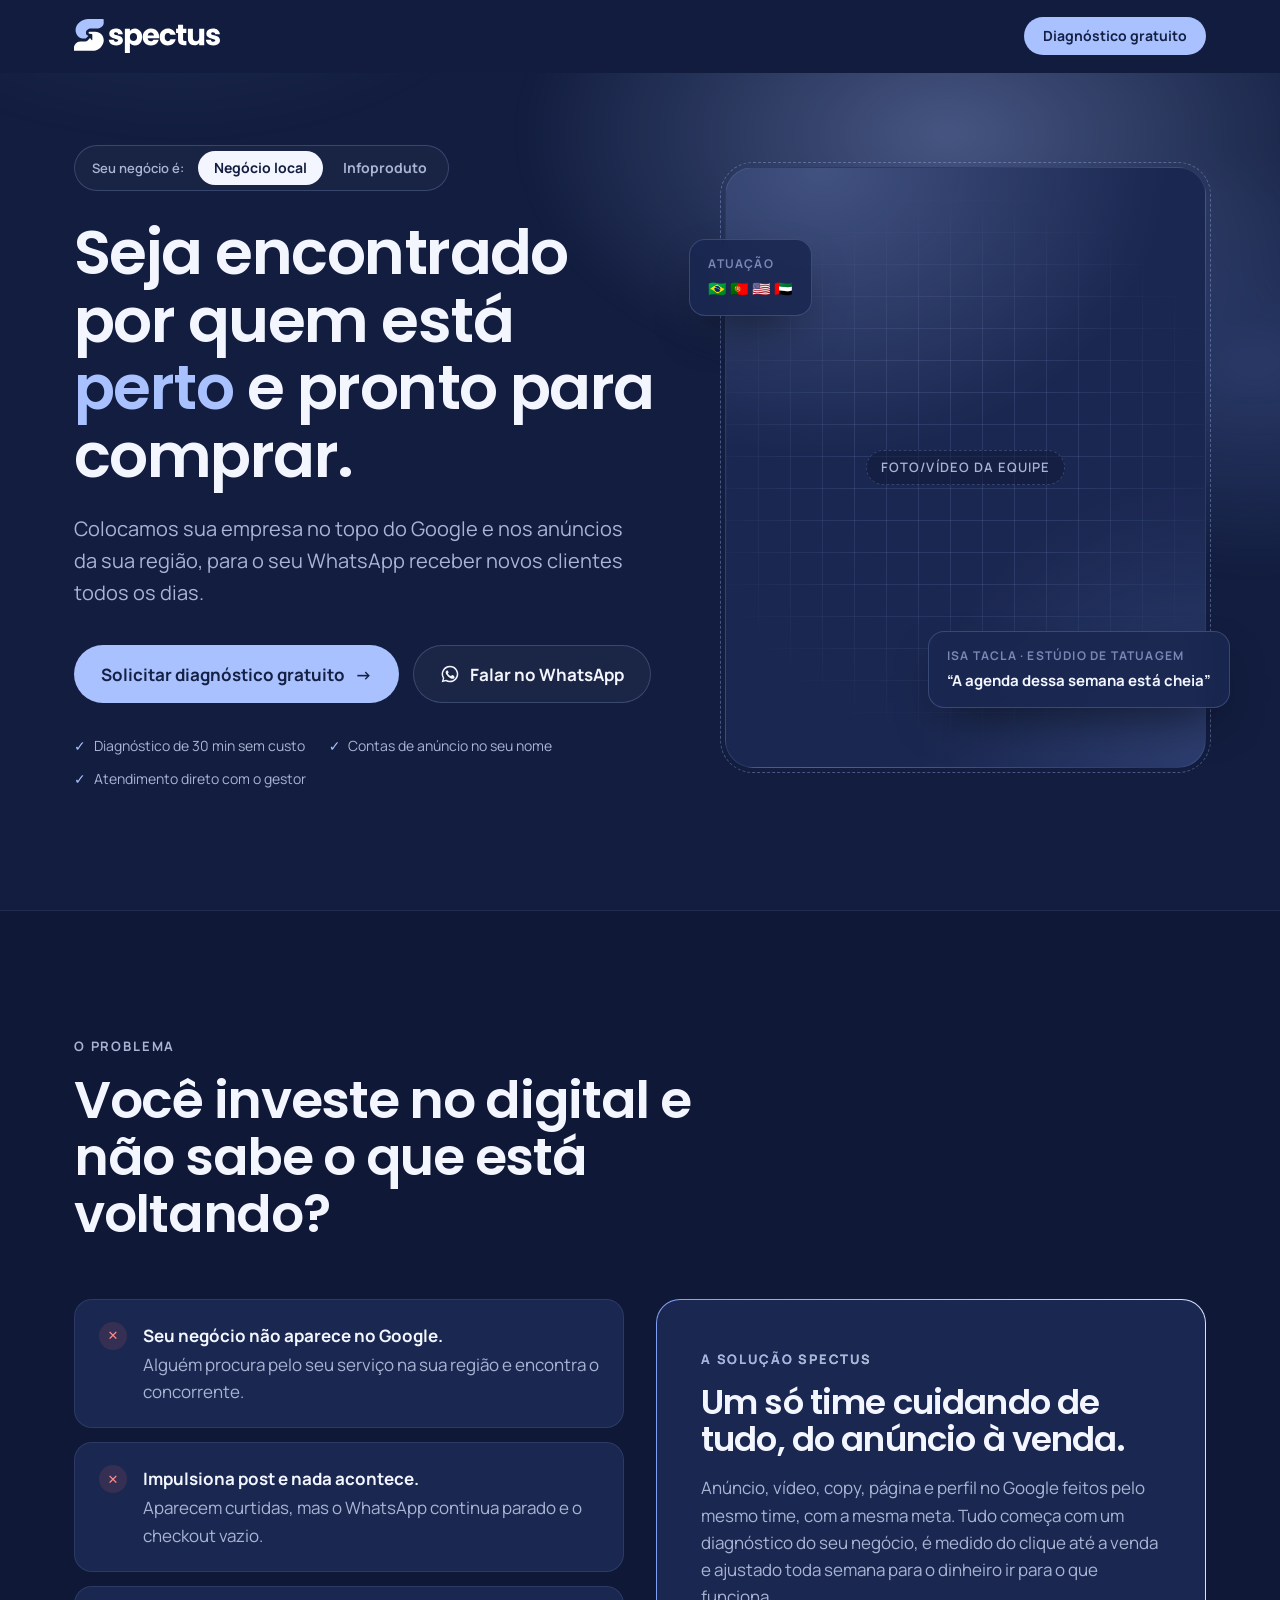
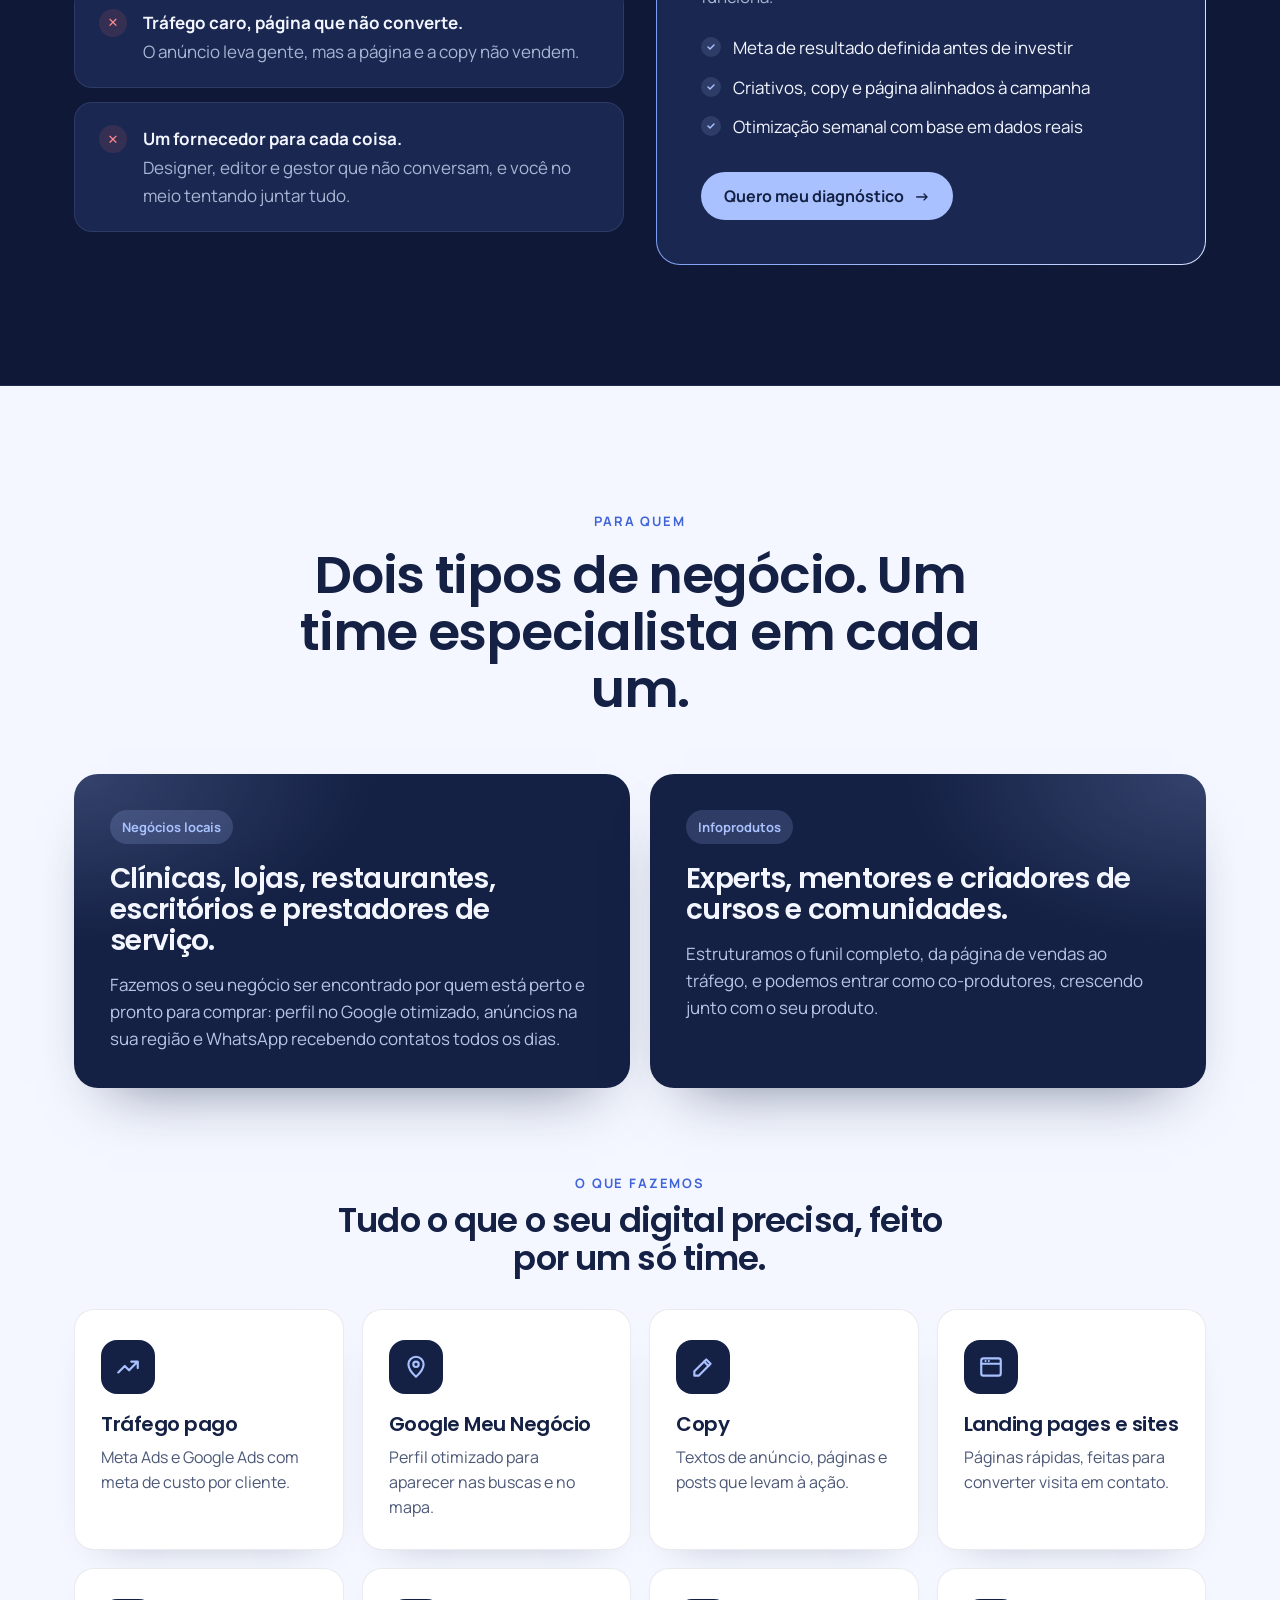
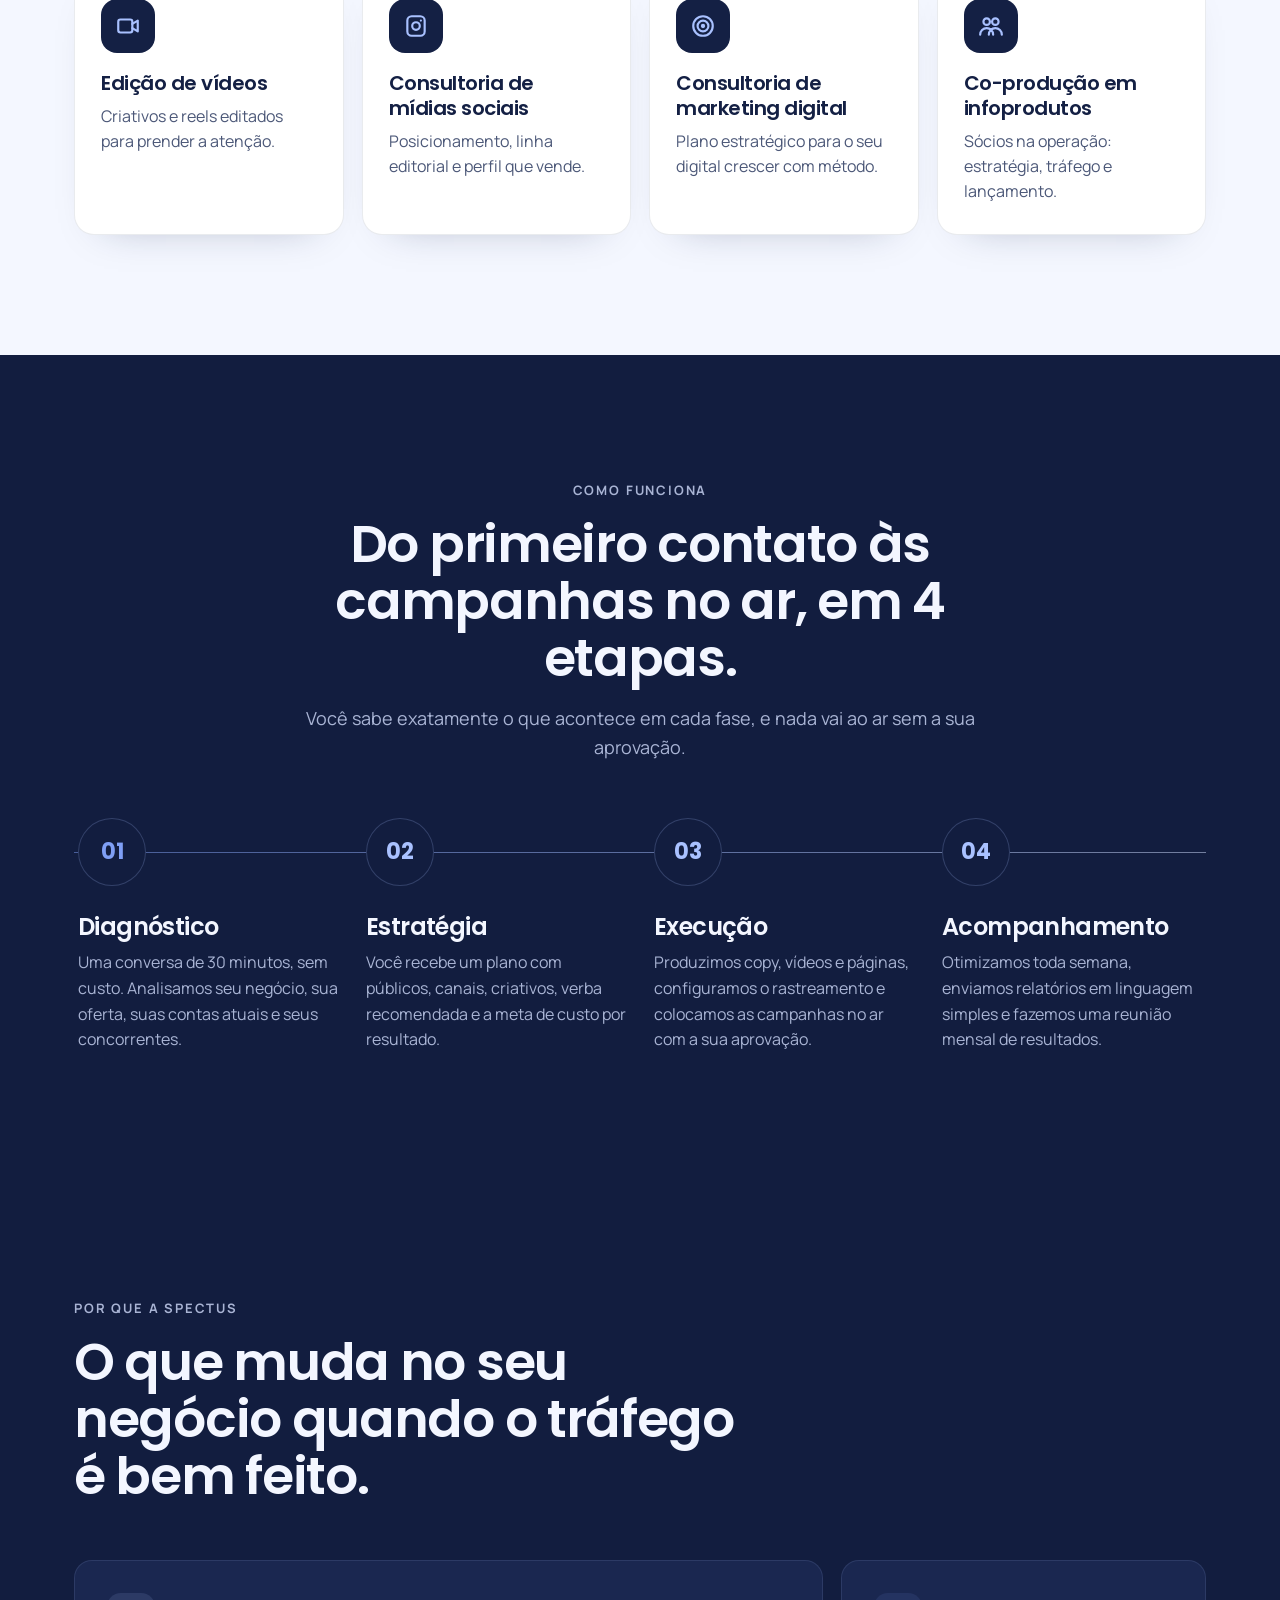
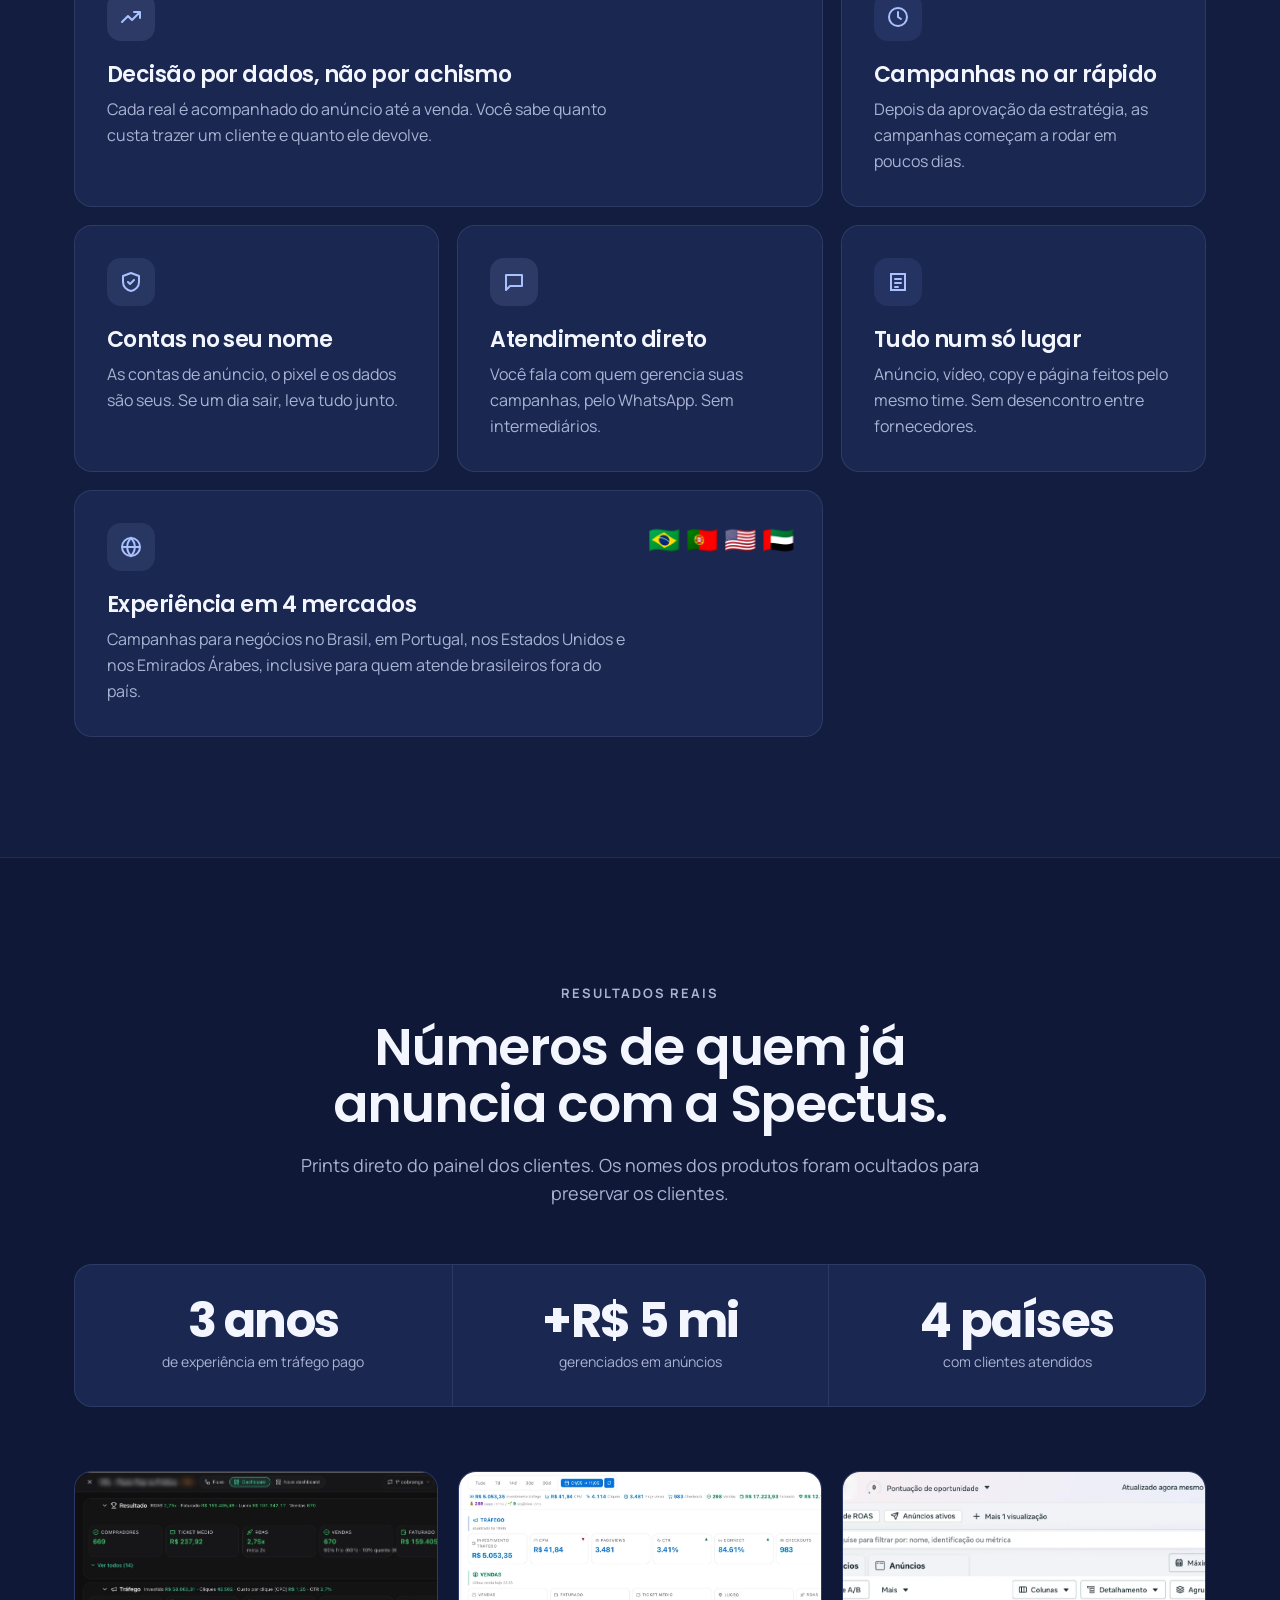
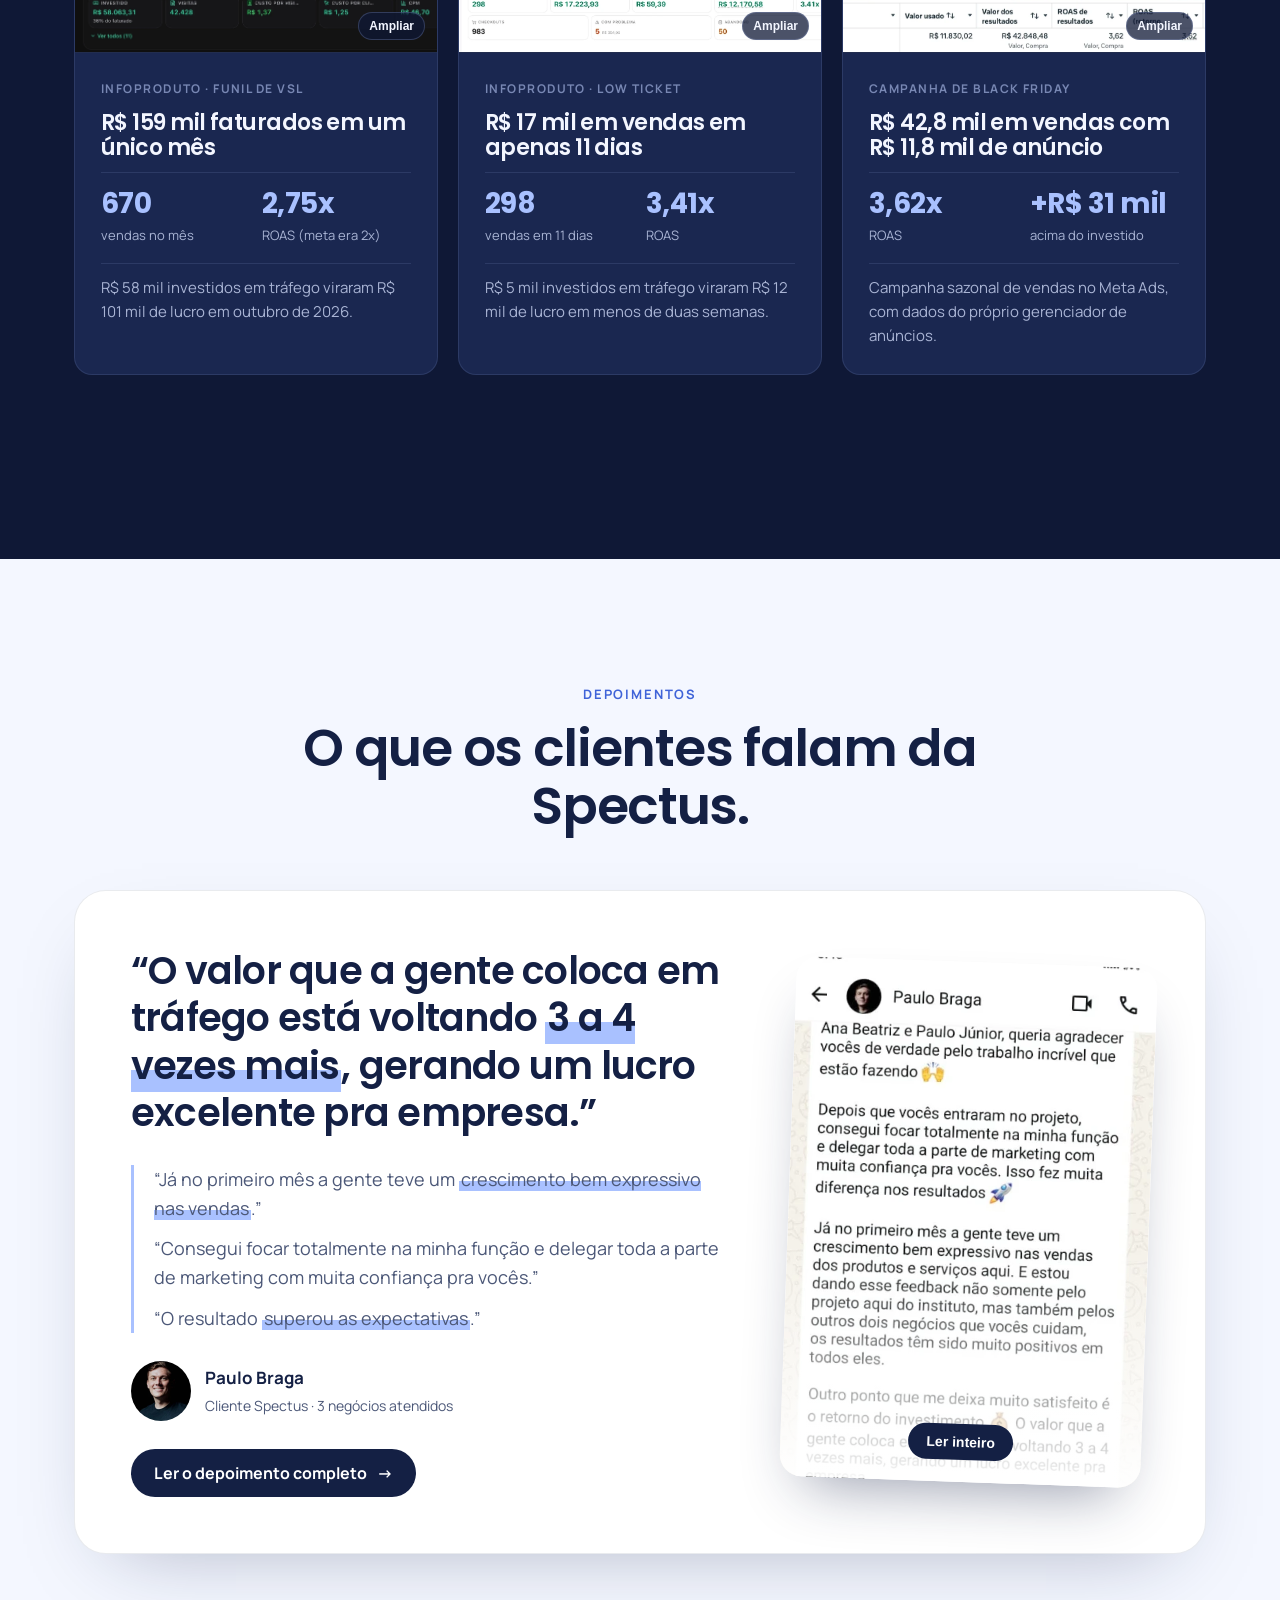
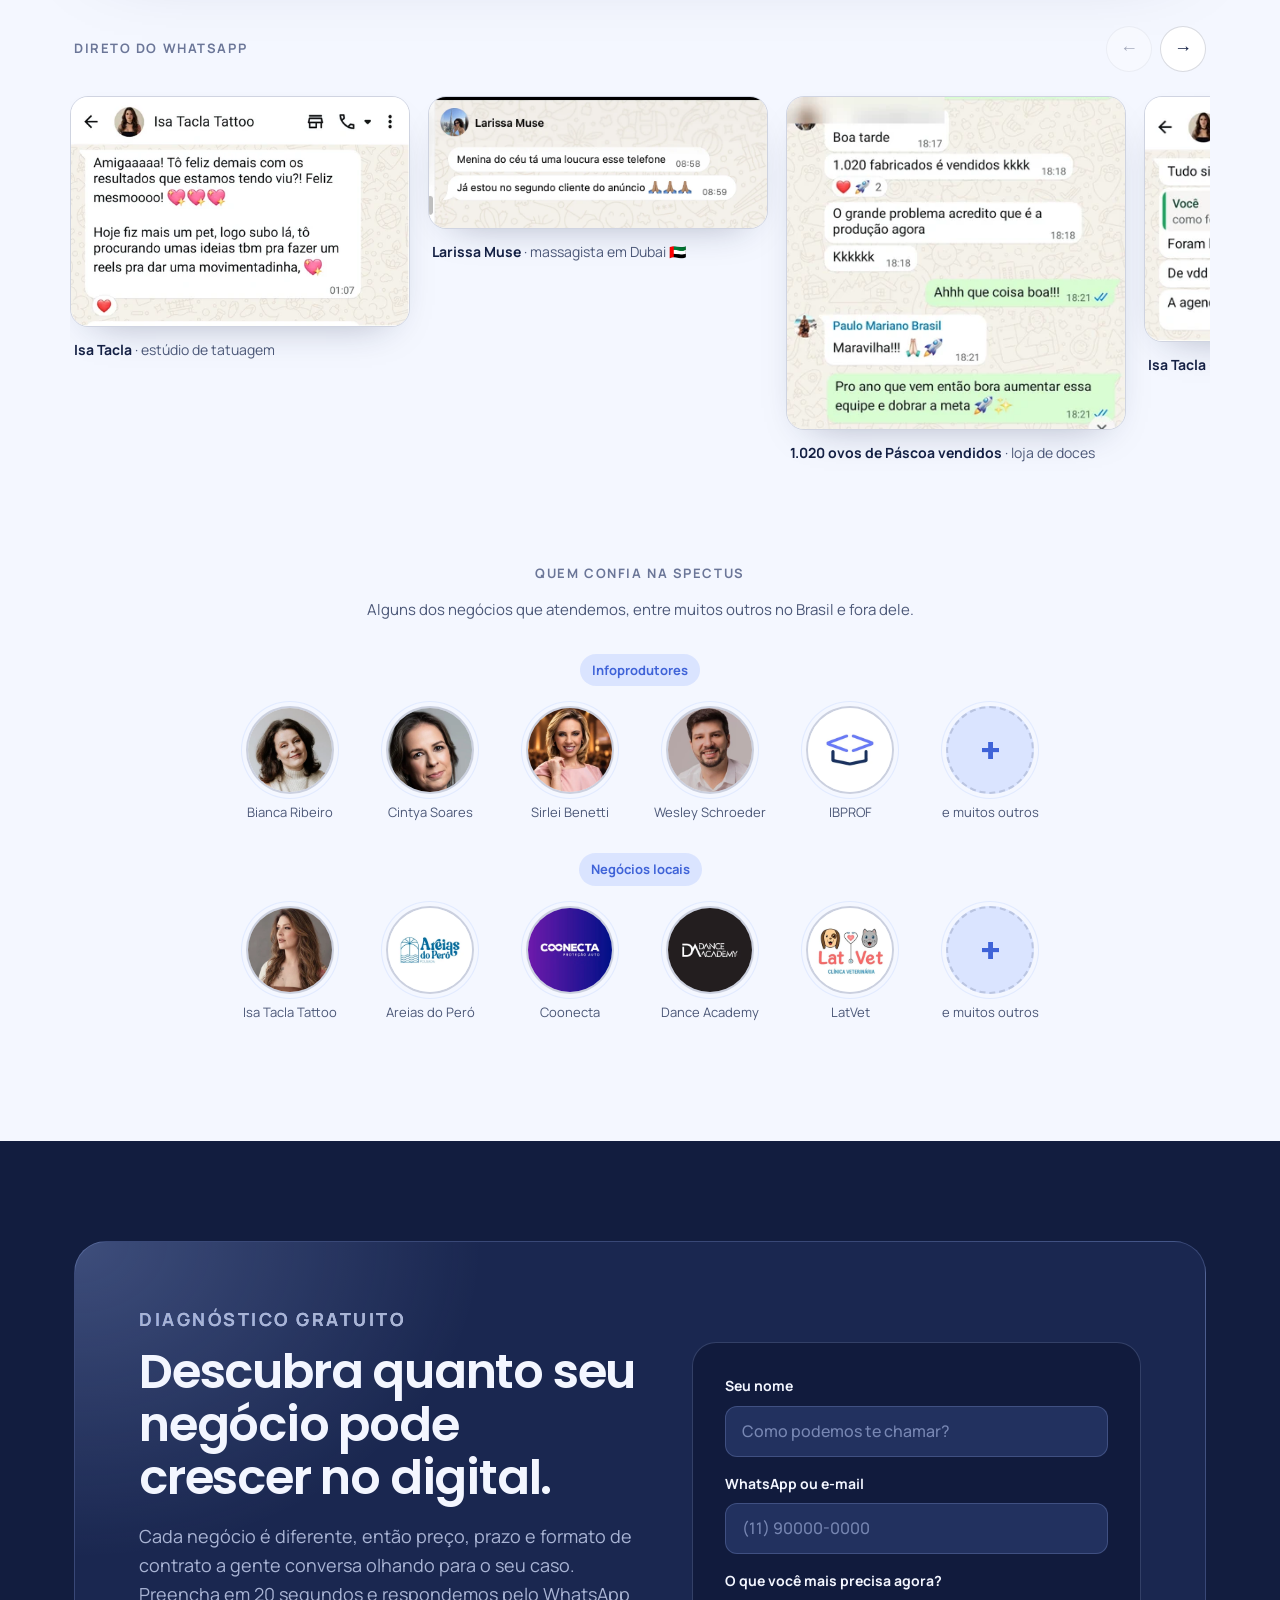
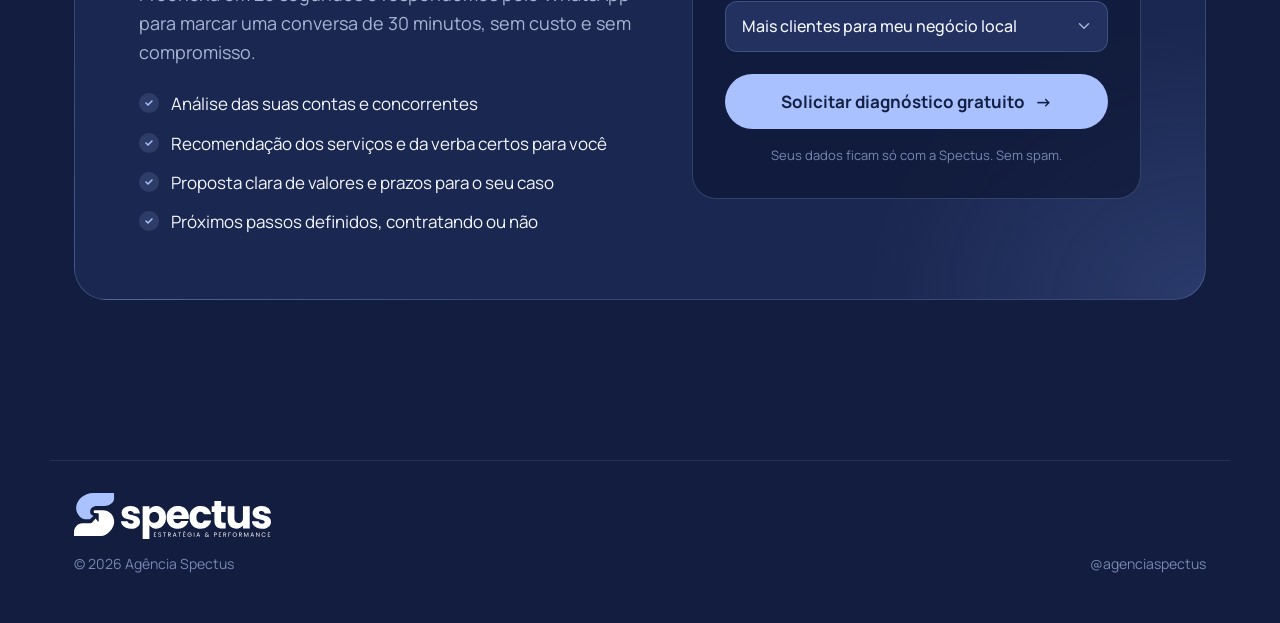
==== commit 2dd3d7fa: "Add files via upload" ====
--- a/index.html
+++ b/index.html
@@ -8,8 +8,9 @@
   <meta property="og:title" content="Spectus — Marketing para negócios locais e infoprodutos">
   <meta property="og:description" content="Tráfego pago, Google Meu Negócio, copy, vídeos e landing pages num só time. Diagnóstico gratuito.">
   <meta name="theme-color" content="#121D3F">
-  <link rel="icon" href="assets/favicon.png" type="image/png">
-  <link rel="apple-touch-icon" href="assets/img/logo-icone.png">
+  <link rel="icon" href="assets/favicon.svg" type="image/svg+xml">
+  <link rel="icon" href="assets/favicon.png" type="image/png" sizes="64x64">
+  <link rel="apple-touch-icon" href="assets/apple-touch-icon.png">
   <link rel="preconnect" href="https://fonts.googleapis.com">
   <link rel="preconnect" href="https://fonts.gstatic.com" crossorigin>
   <link href="https://fonts.googleapis.com/css2?family=Poppins:wght@300;400;500;600;700&family=Manrope:wght@400;500;600;700&display=swap" rel="stylesheet">
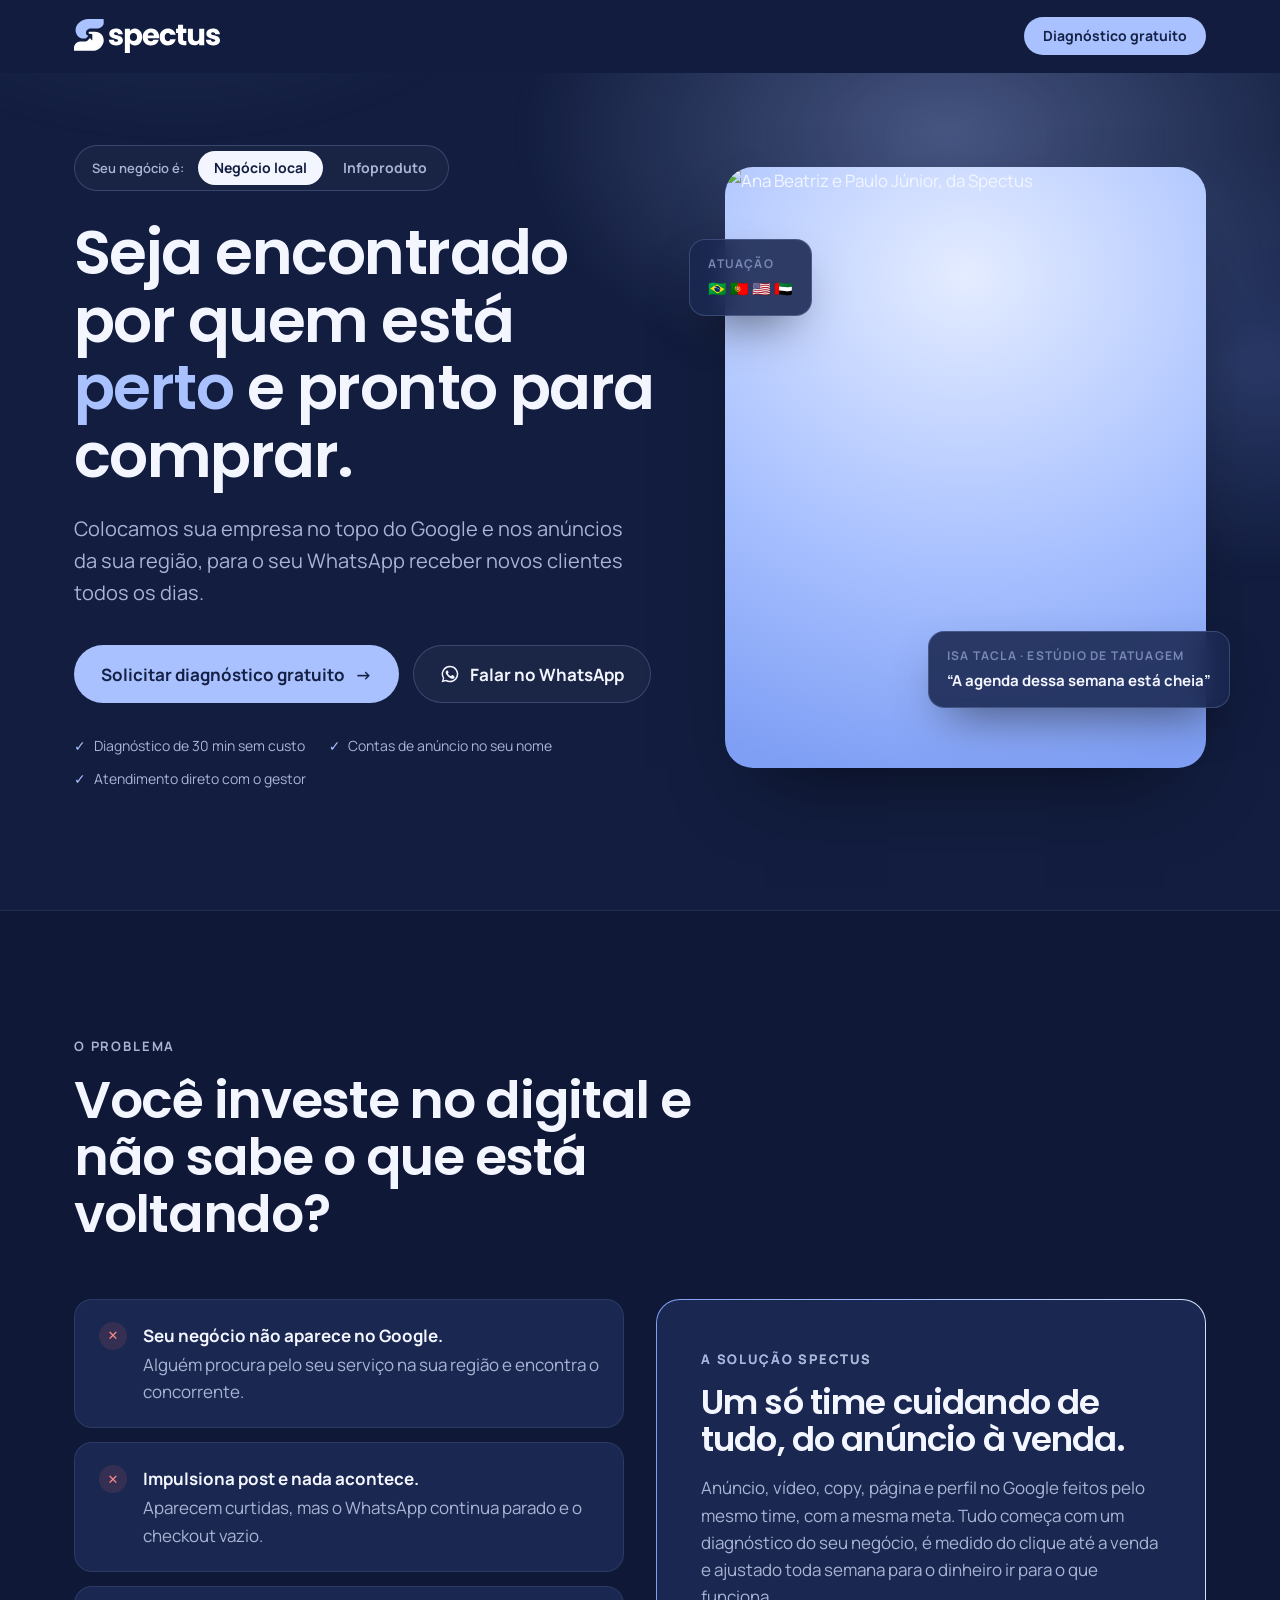
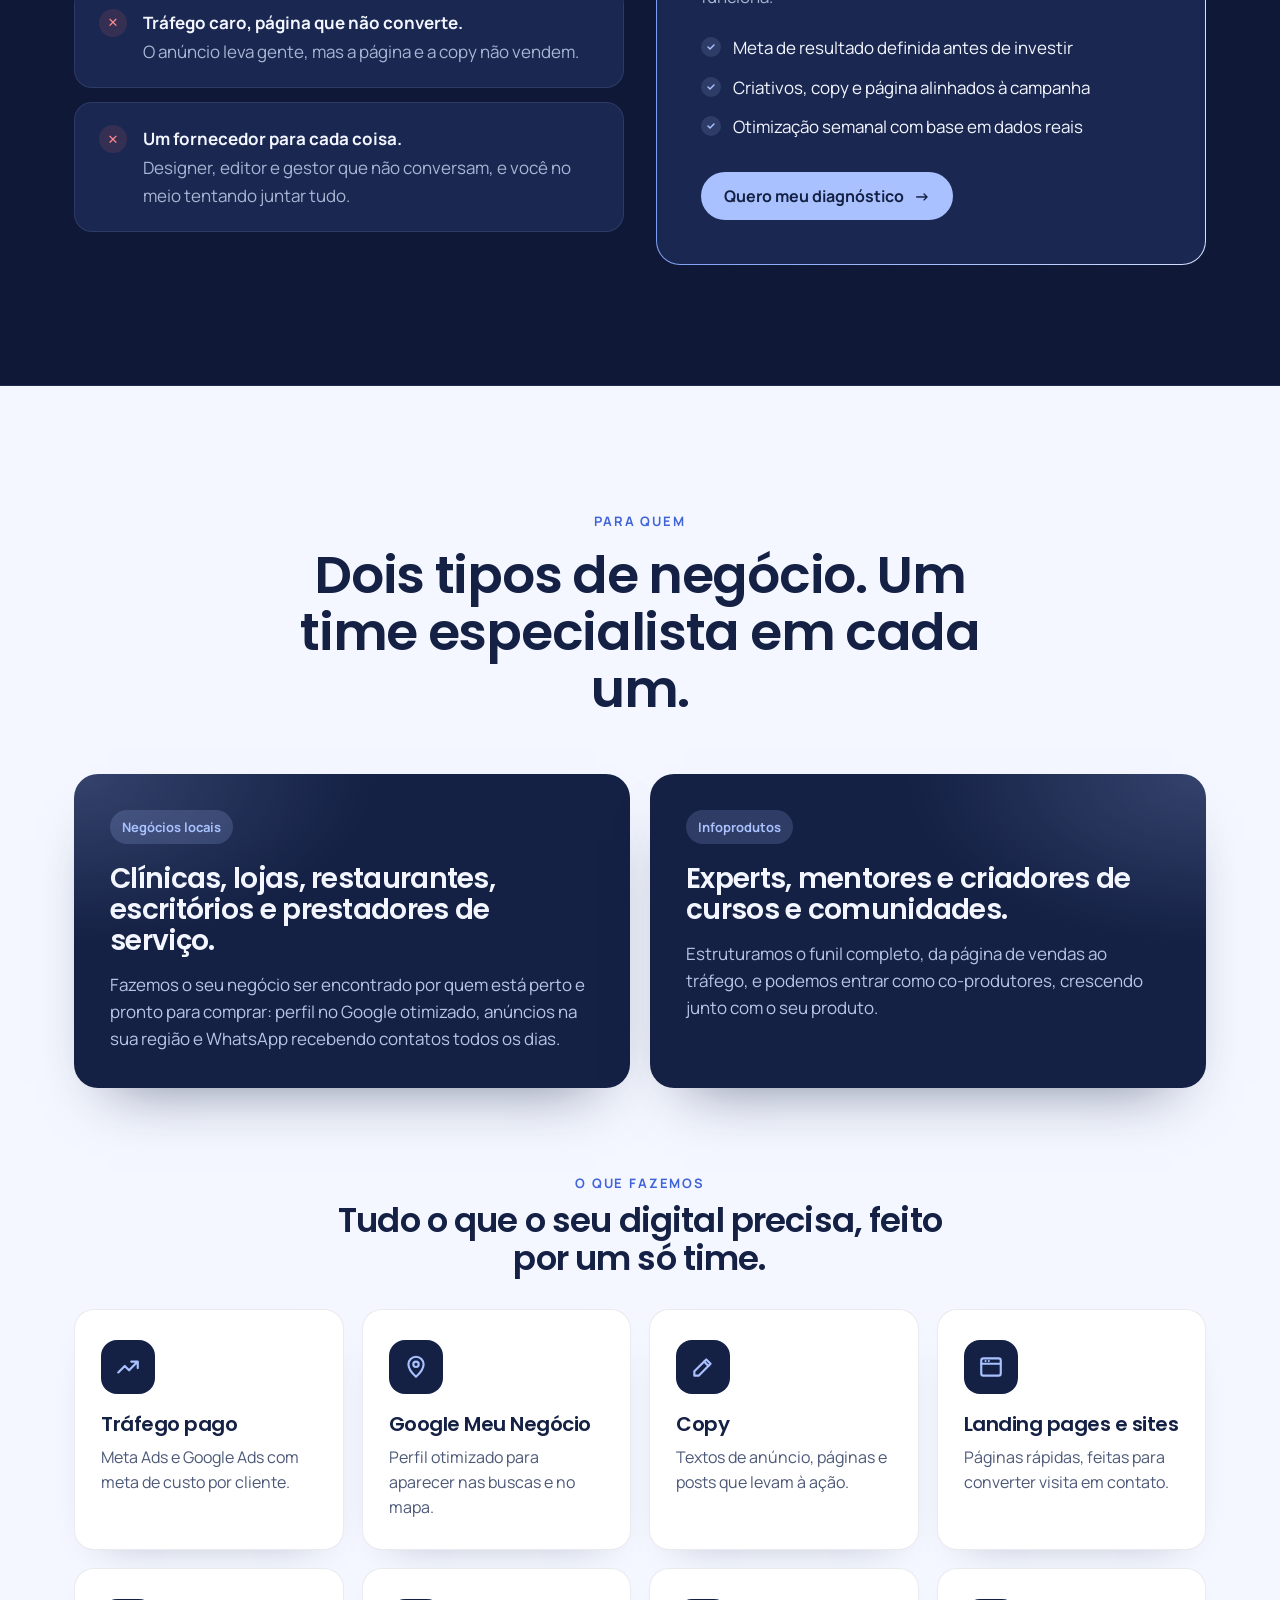
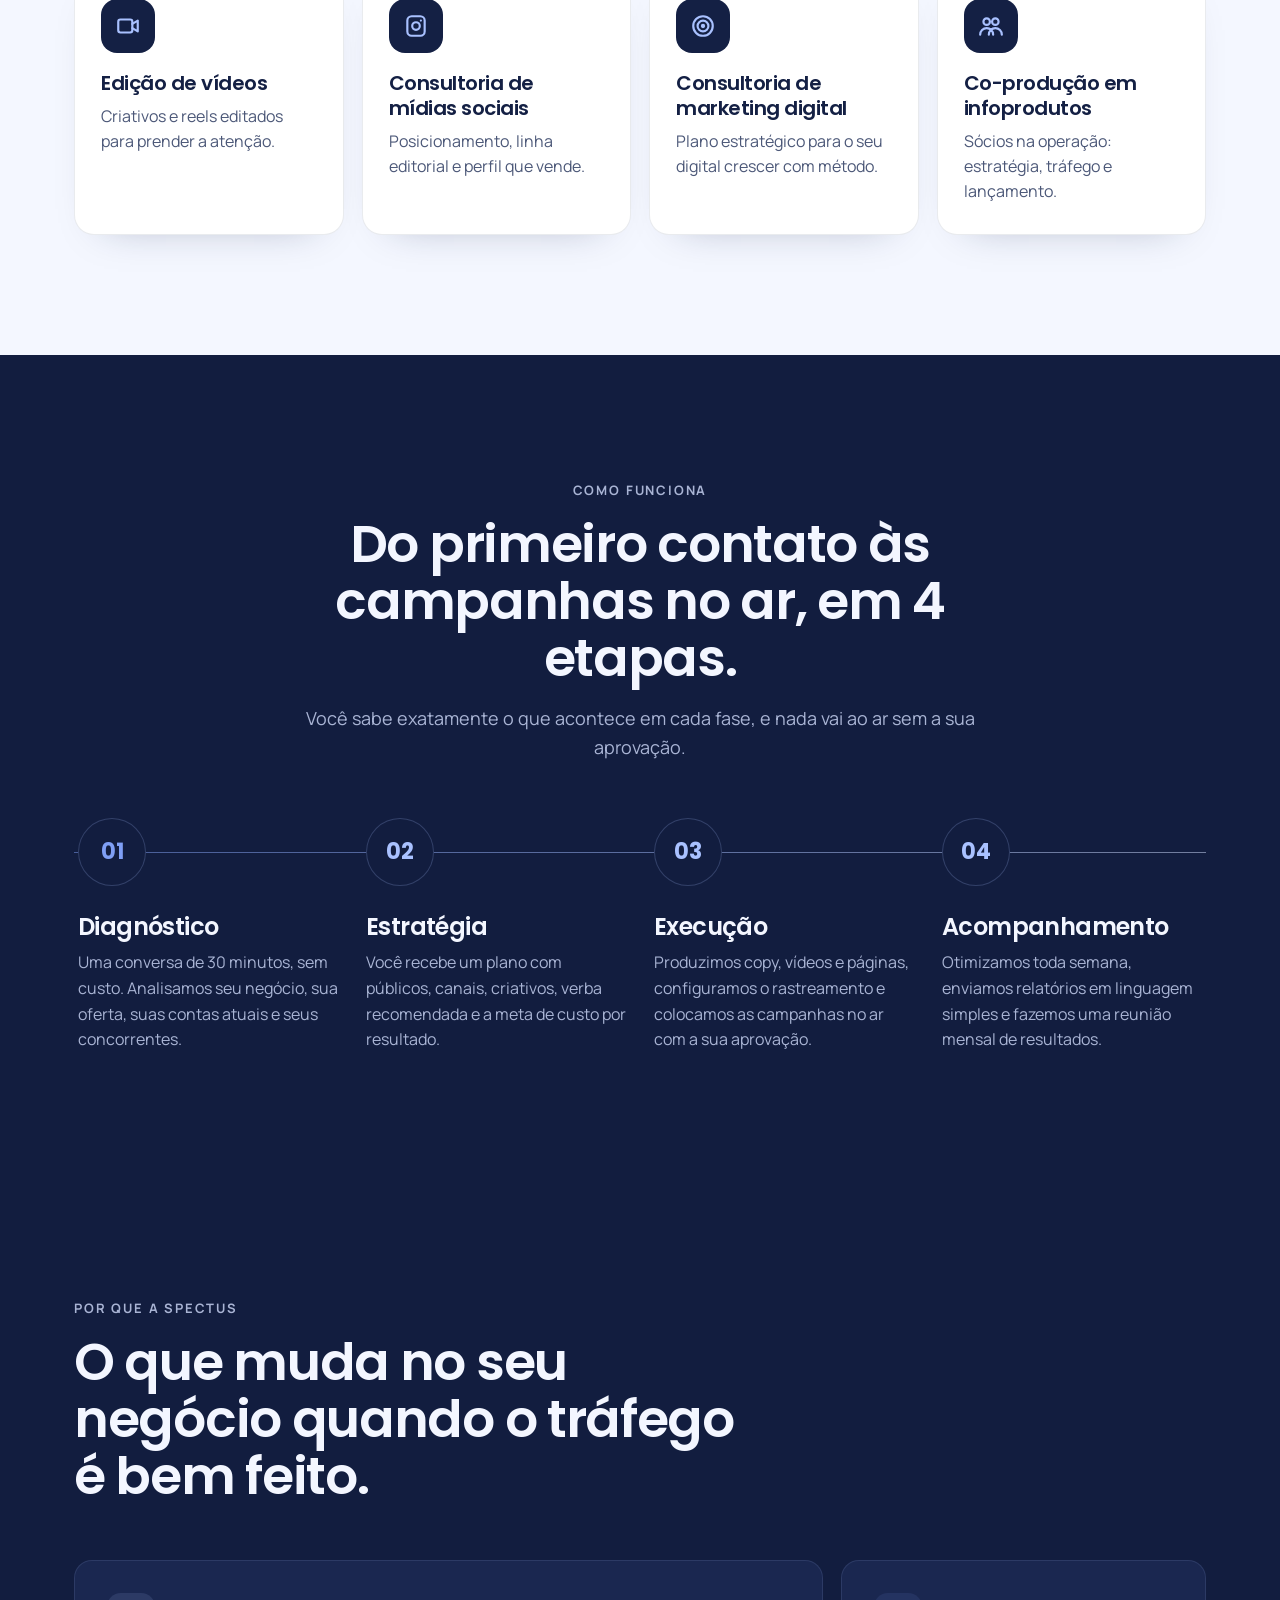
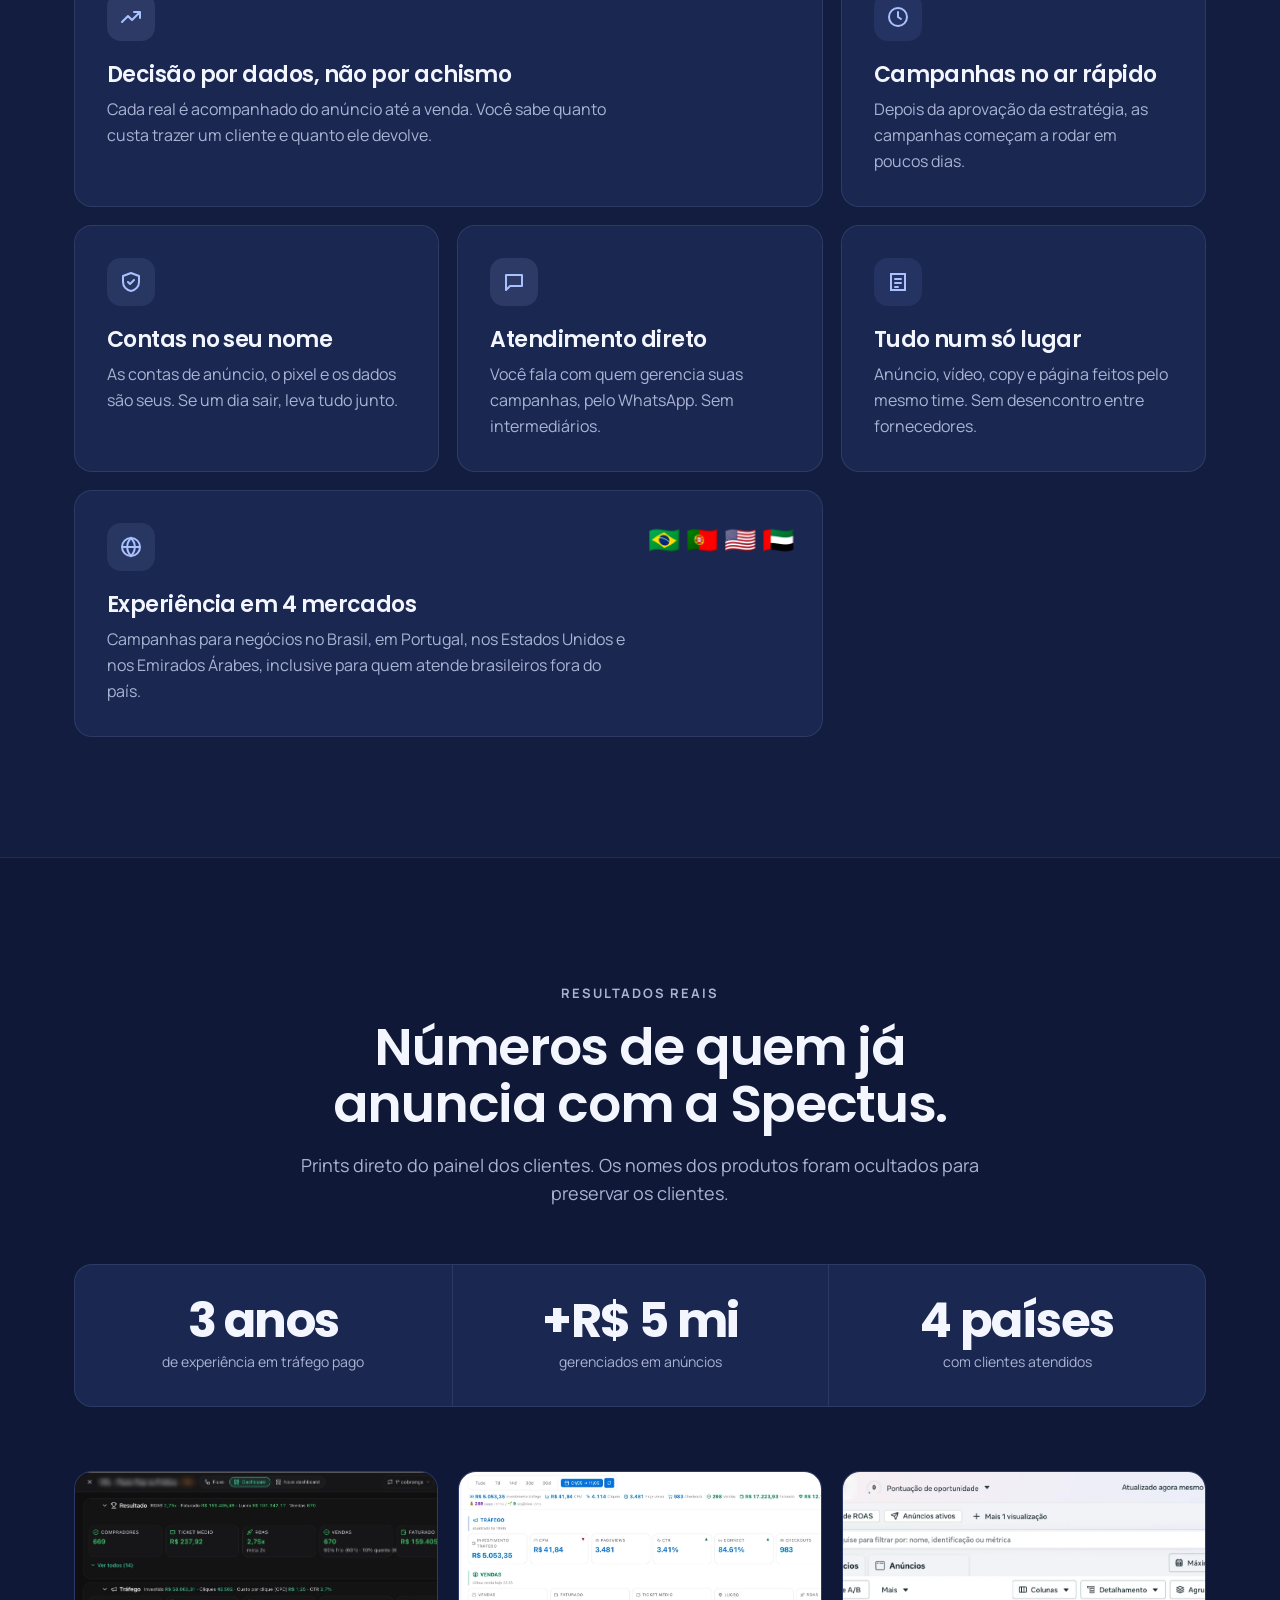
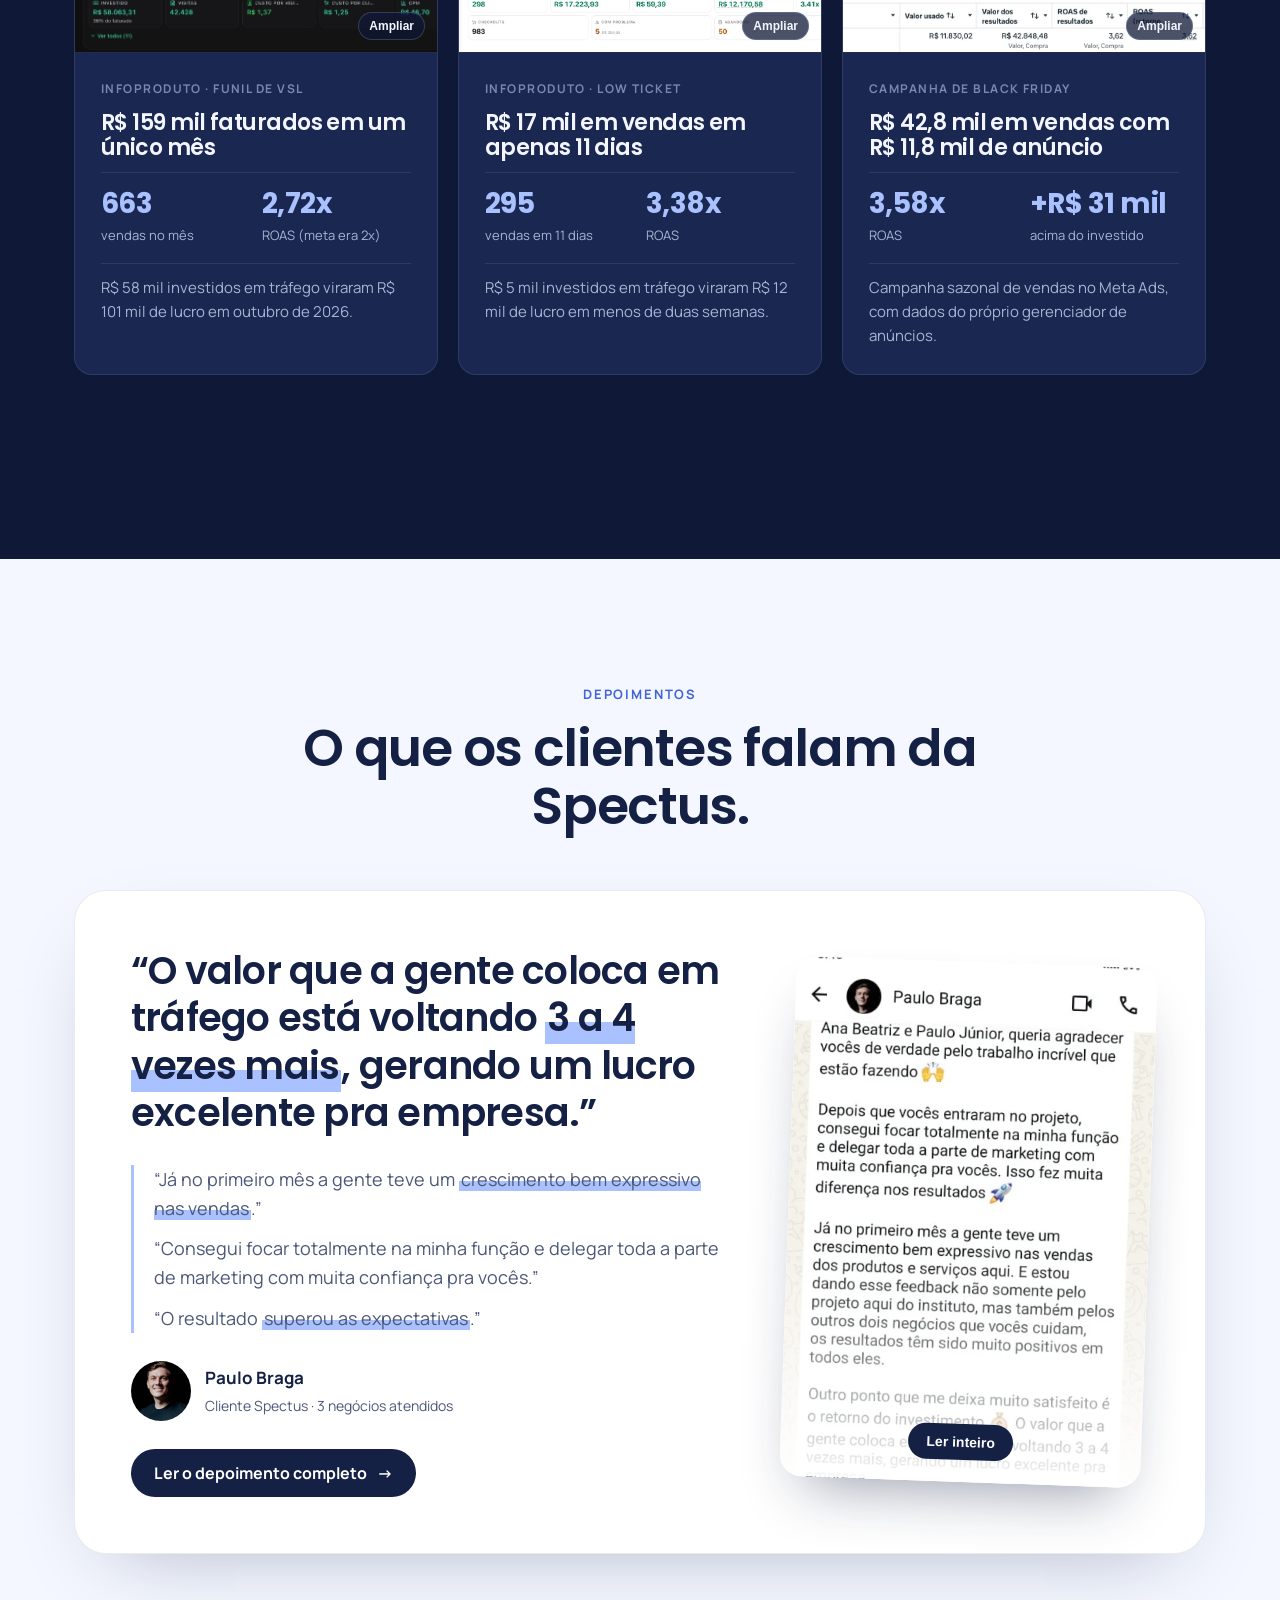
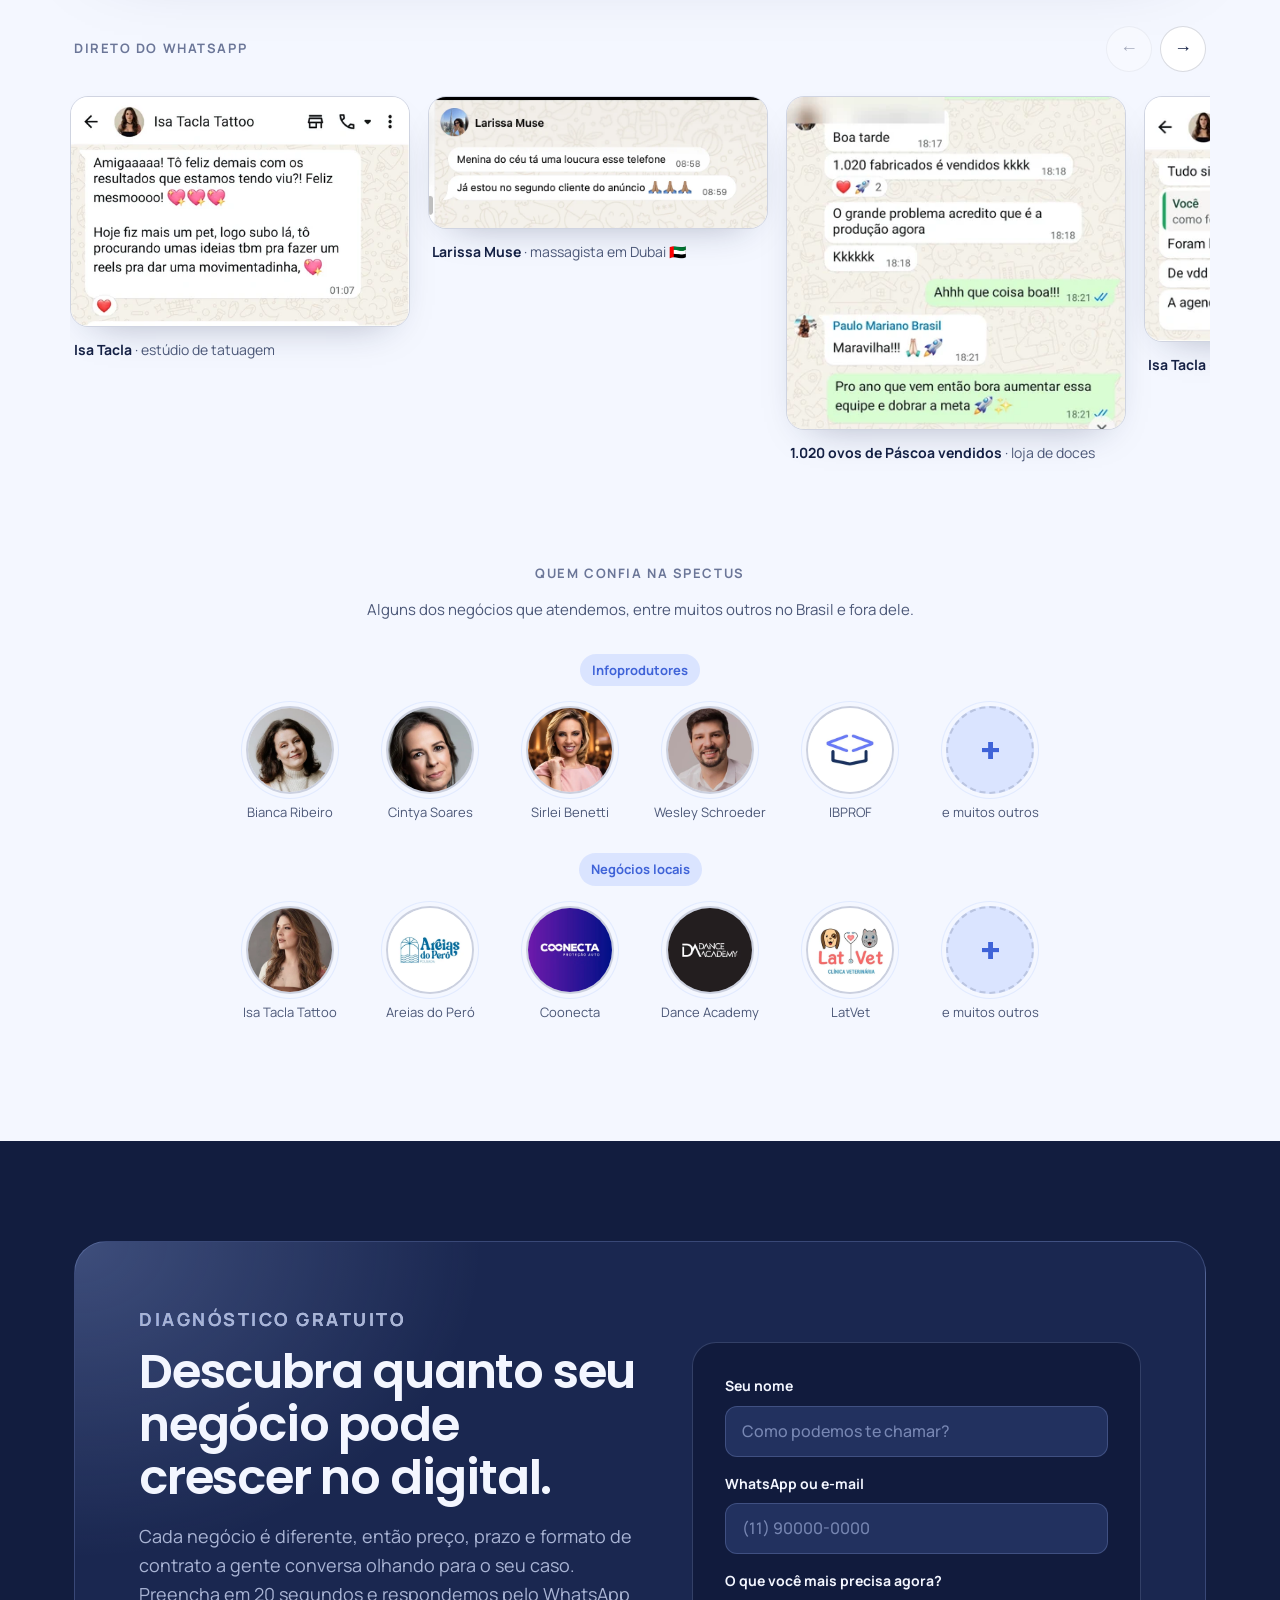
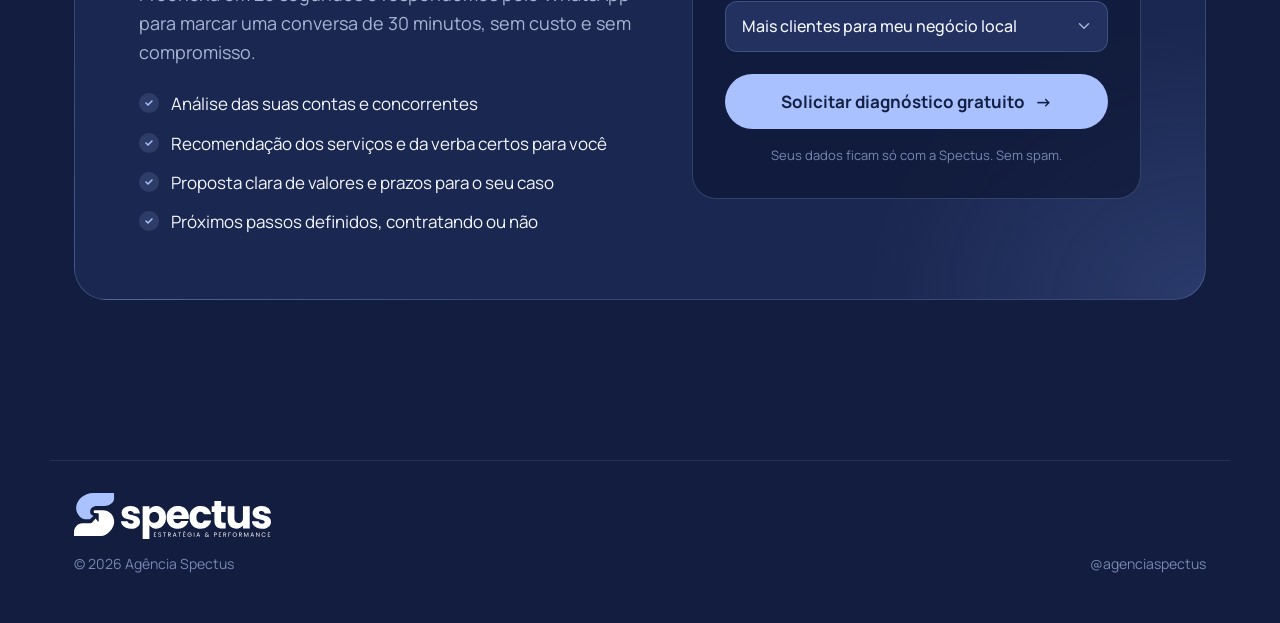
==== commit 25acbc3a: "Add files via upload" ====
--- a/index.html
+++ b/index.html
@@ -66,9 +66,9 @@
     </div>
 
     <div class="hero__media">
-      <!-- TROCAR: foto ou vídeo real da equipe / do trabalho. Ex.: <img src="assets/img/hero.jpg" alt="Equipe Spectus analisando campanhas"> -->
-      <div class="slot slot--hero" data-placeholder="Foto ou vídeo real da equipe (vertical 4:5)">
-        <span class="slot__label">Foto/vídeo da equipe</span>
+      <div class="hero__photo">
+        <img class="hero__photo-s" src="assets/img/s-marca-dagua.svg" alt="" aria-hidden="true">
+        <img class="hero__photo-img" src="assets/img/ana-e-paulo.webp" alt="Ana Beatriz e Paulo Júnior, da Spectus" width="1080" height="1350" fetchpriority="high">
       </div>
       <div class="float-card float-card--a">
         <span class="float-card__k">Atuação</span>
--- a/styles.css
+++ b/styles.css
@@ -172,6 +172,15 @@
 
 .hero__media { position: relative; }
 .slot--hero { aspect-ratio: 4 / 5; border-radius: 28px; }
+.hero__photo {
+  position: relative; aspect-ratio: 4 / 5; border-radius: 28px; overflow: hidden; isolation: isolate;
+  background: radial-gradient(120% 85% at 50% 18%, #e4ecff 0%, #aac2ff 55%, #7f9ff5 100%);
+  box-shadow: 0 40px 80px -40px rgba(0,0,0,.6);
+}
+.hero__photo-s {
+  position: absolute; z-index: -1; width: 88%; left: 50%; top: 5%; transform: translateX(-50%); opacity: .45;
+}
+.hero__photo-img { position: absolute; inset: 0; width: 100%; height: 100%; object-fit: cover; object-position: center bottom; }
 .float-card {
   position: absolute; display: grid; gap: 4px; padding: 14px 18px; border-radius: 16px;
   background: rgba(26,39,80,.88); border: 1px solid var(--line-2);
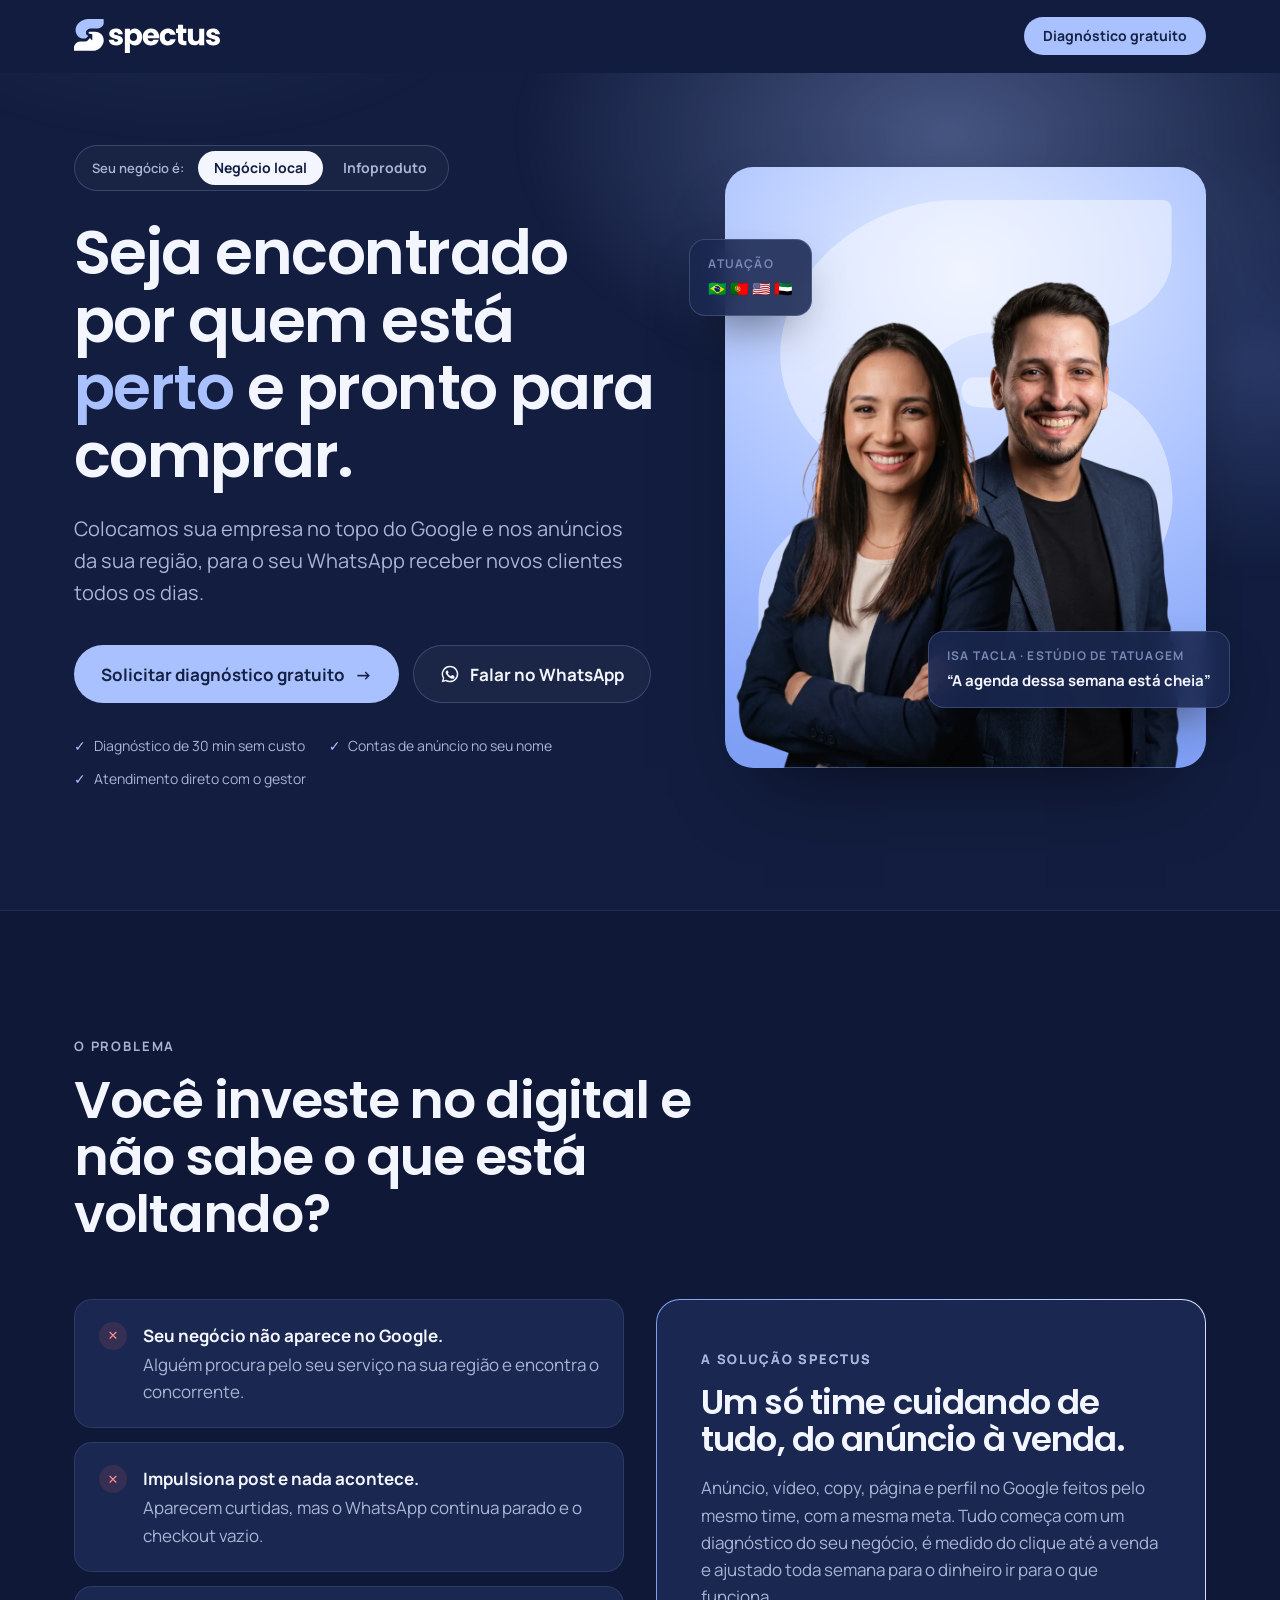
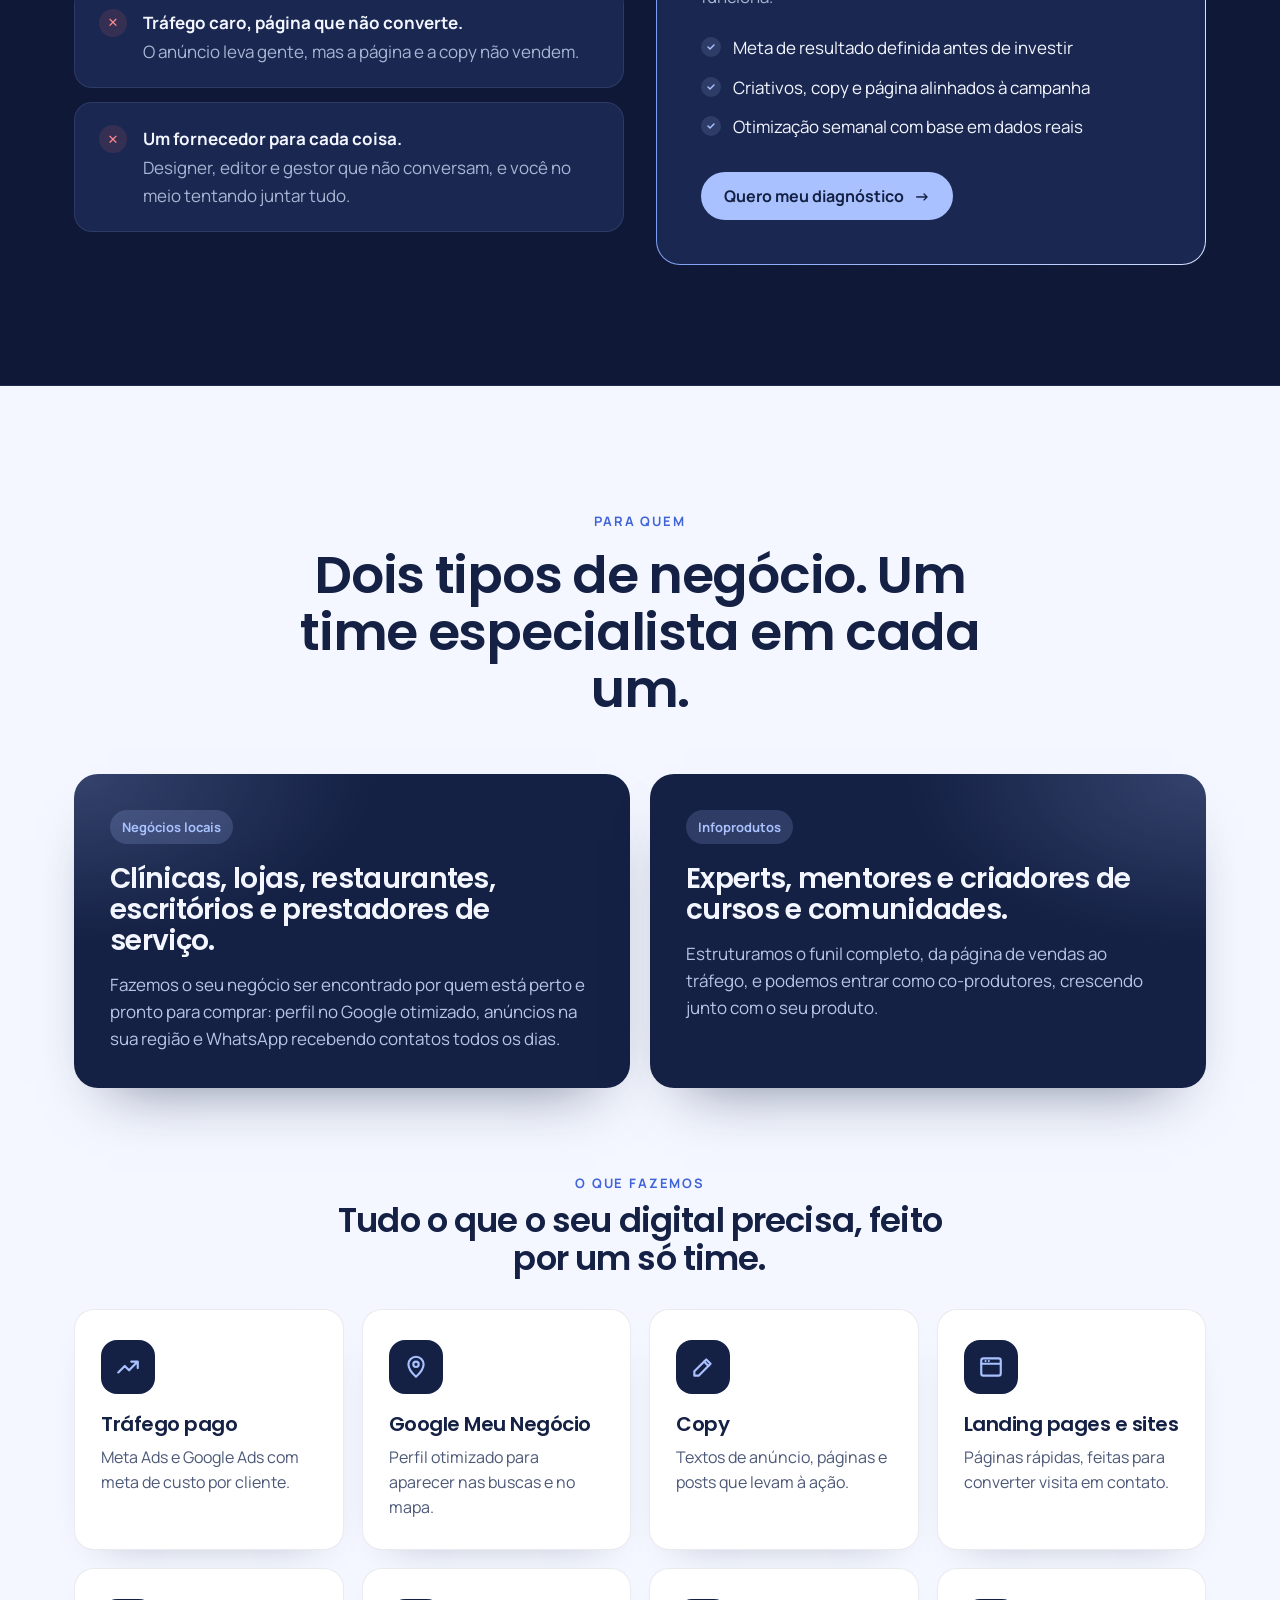
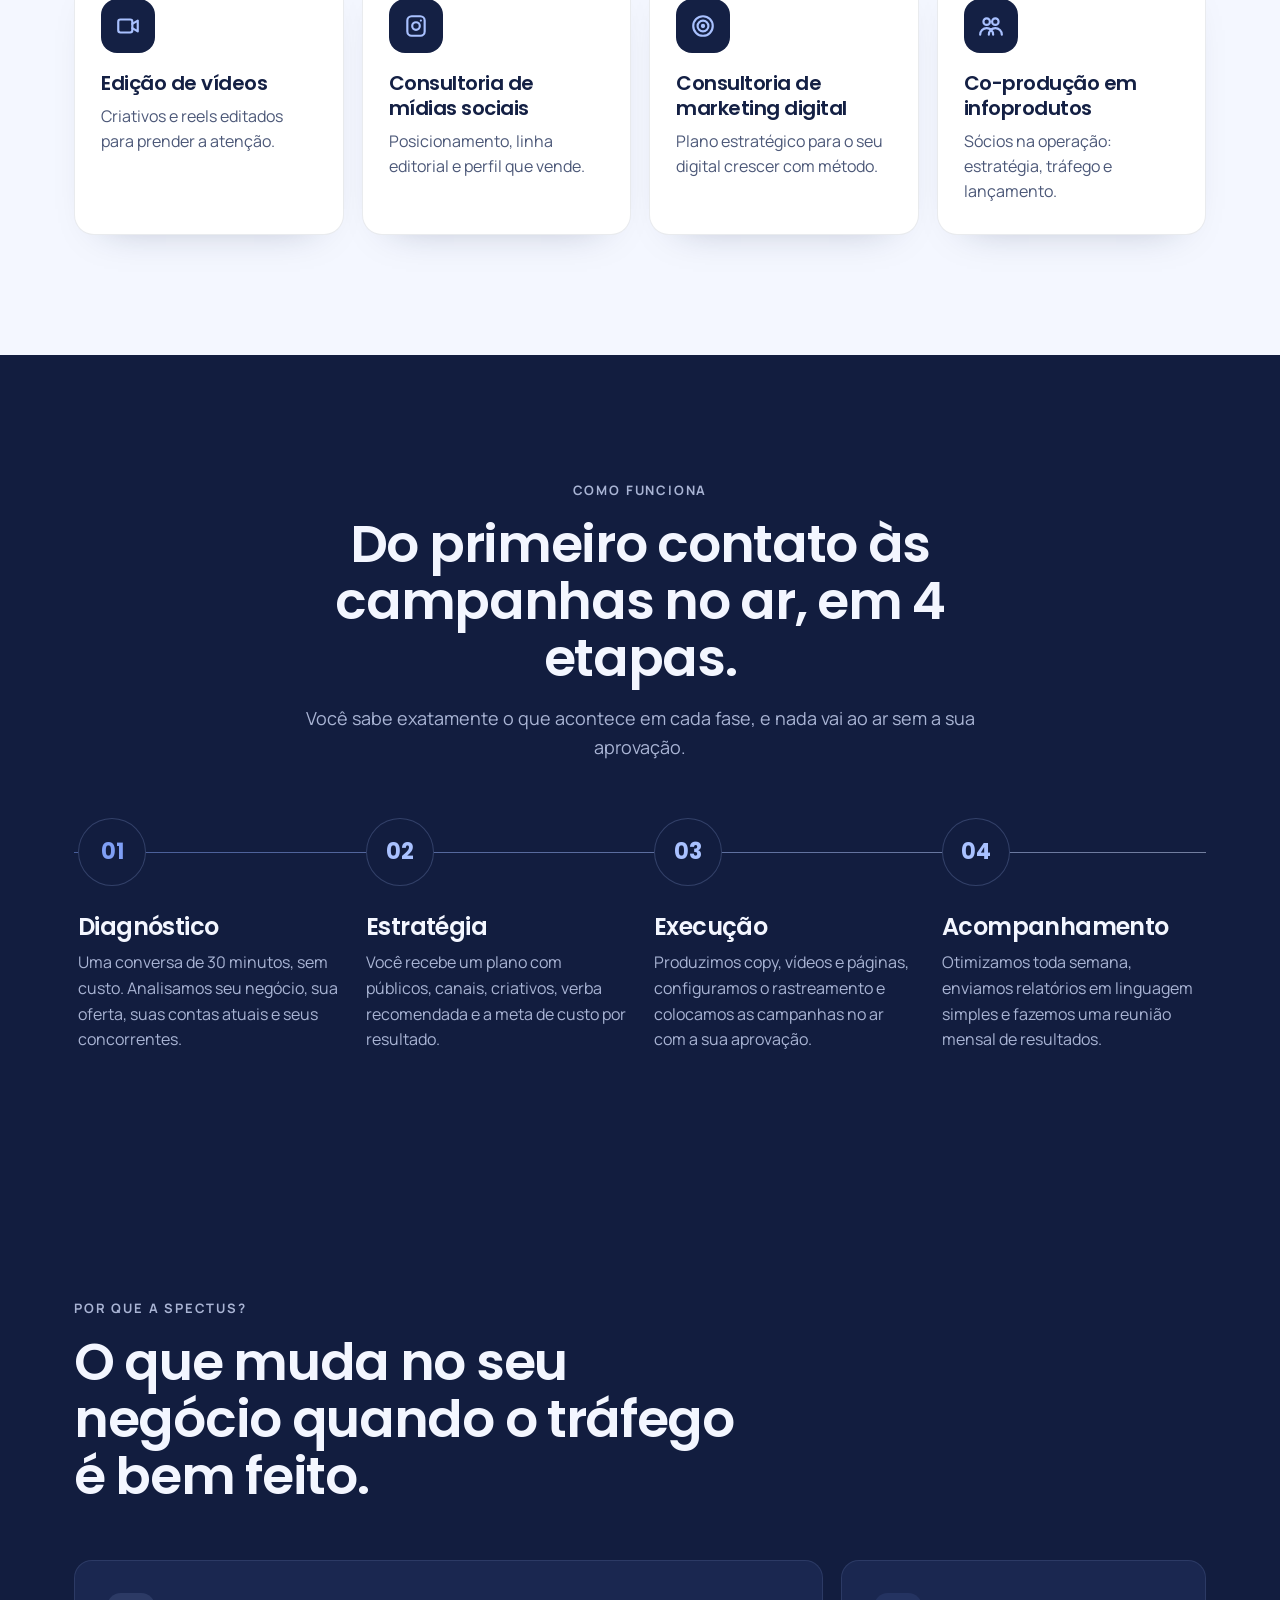
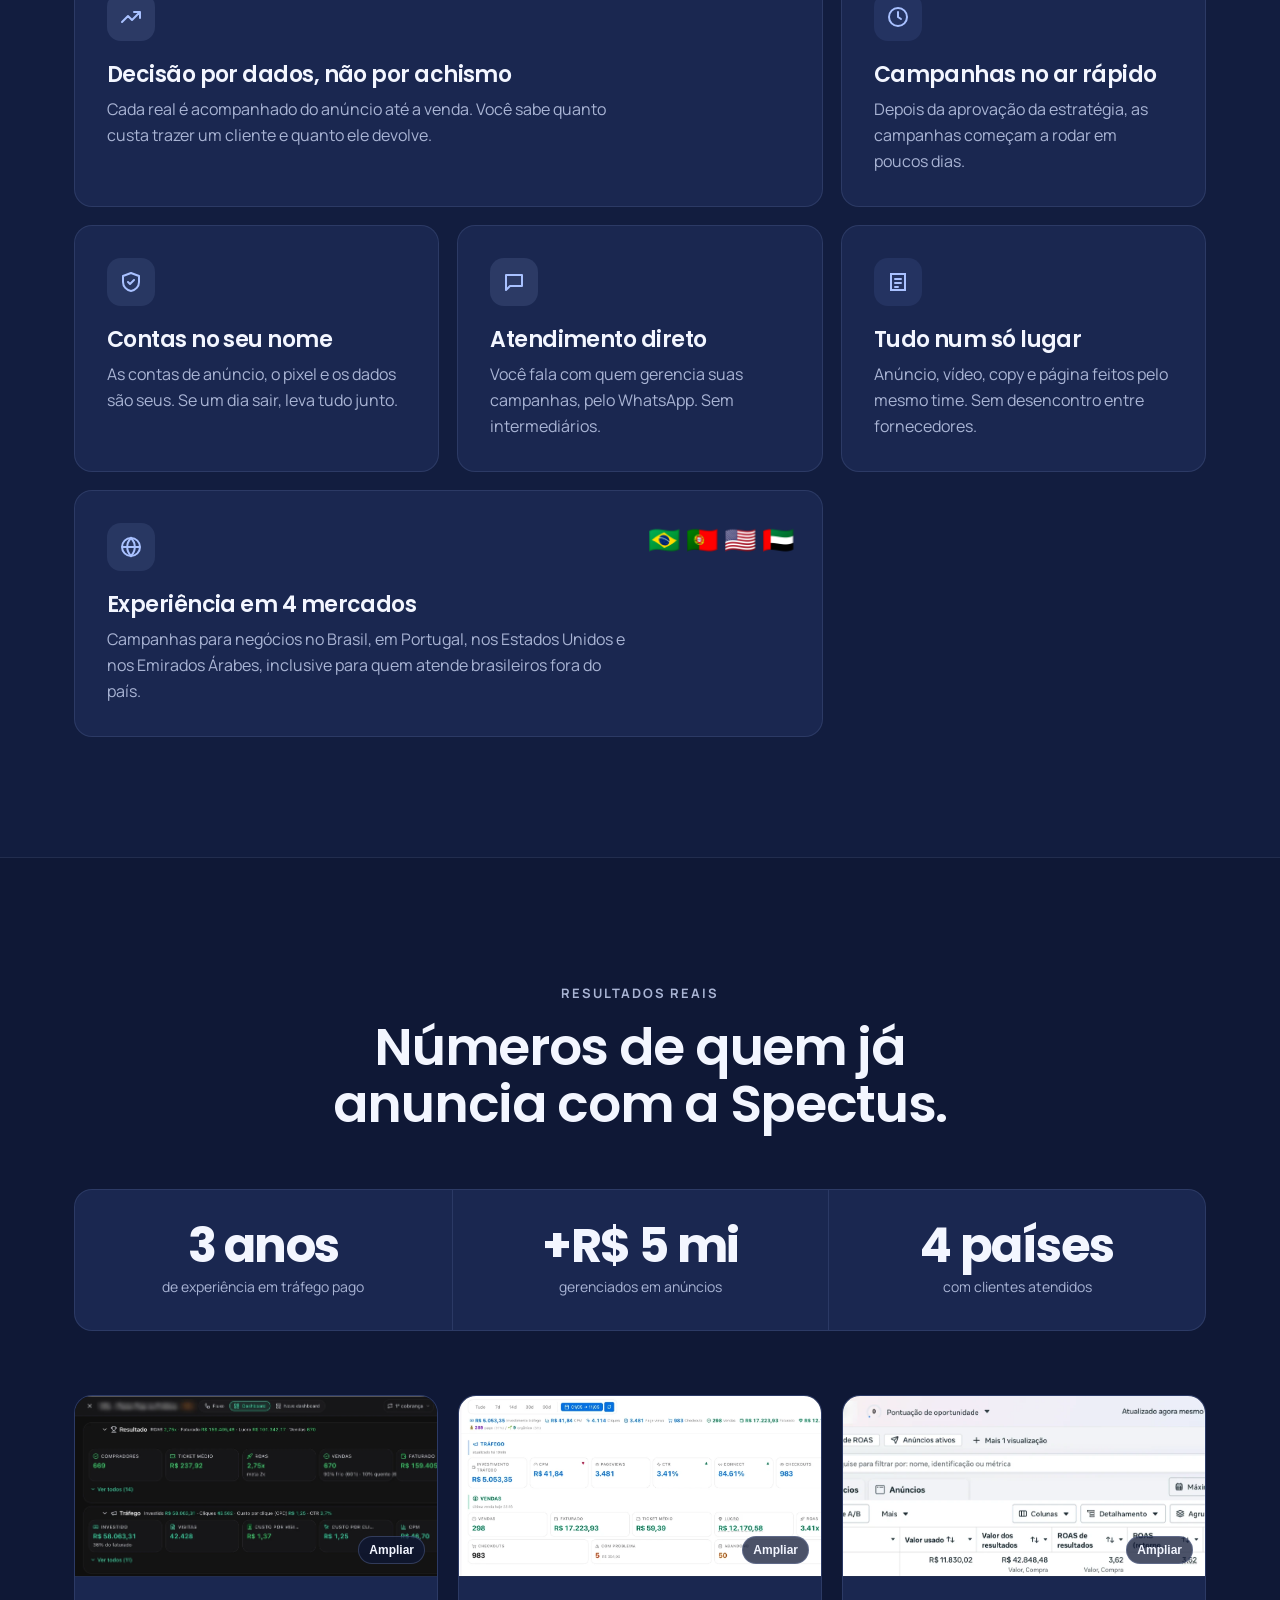
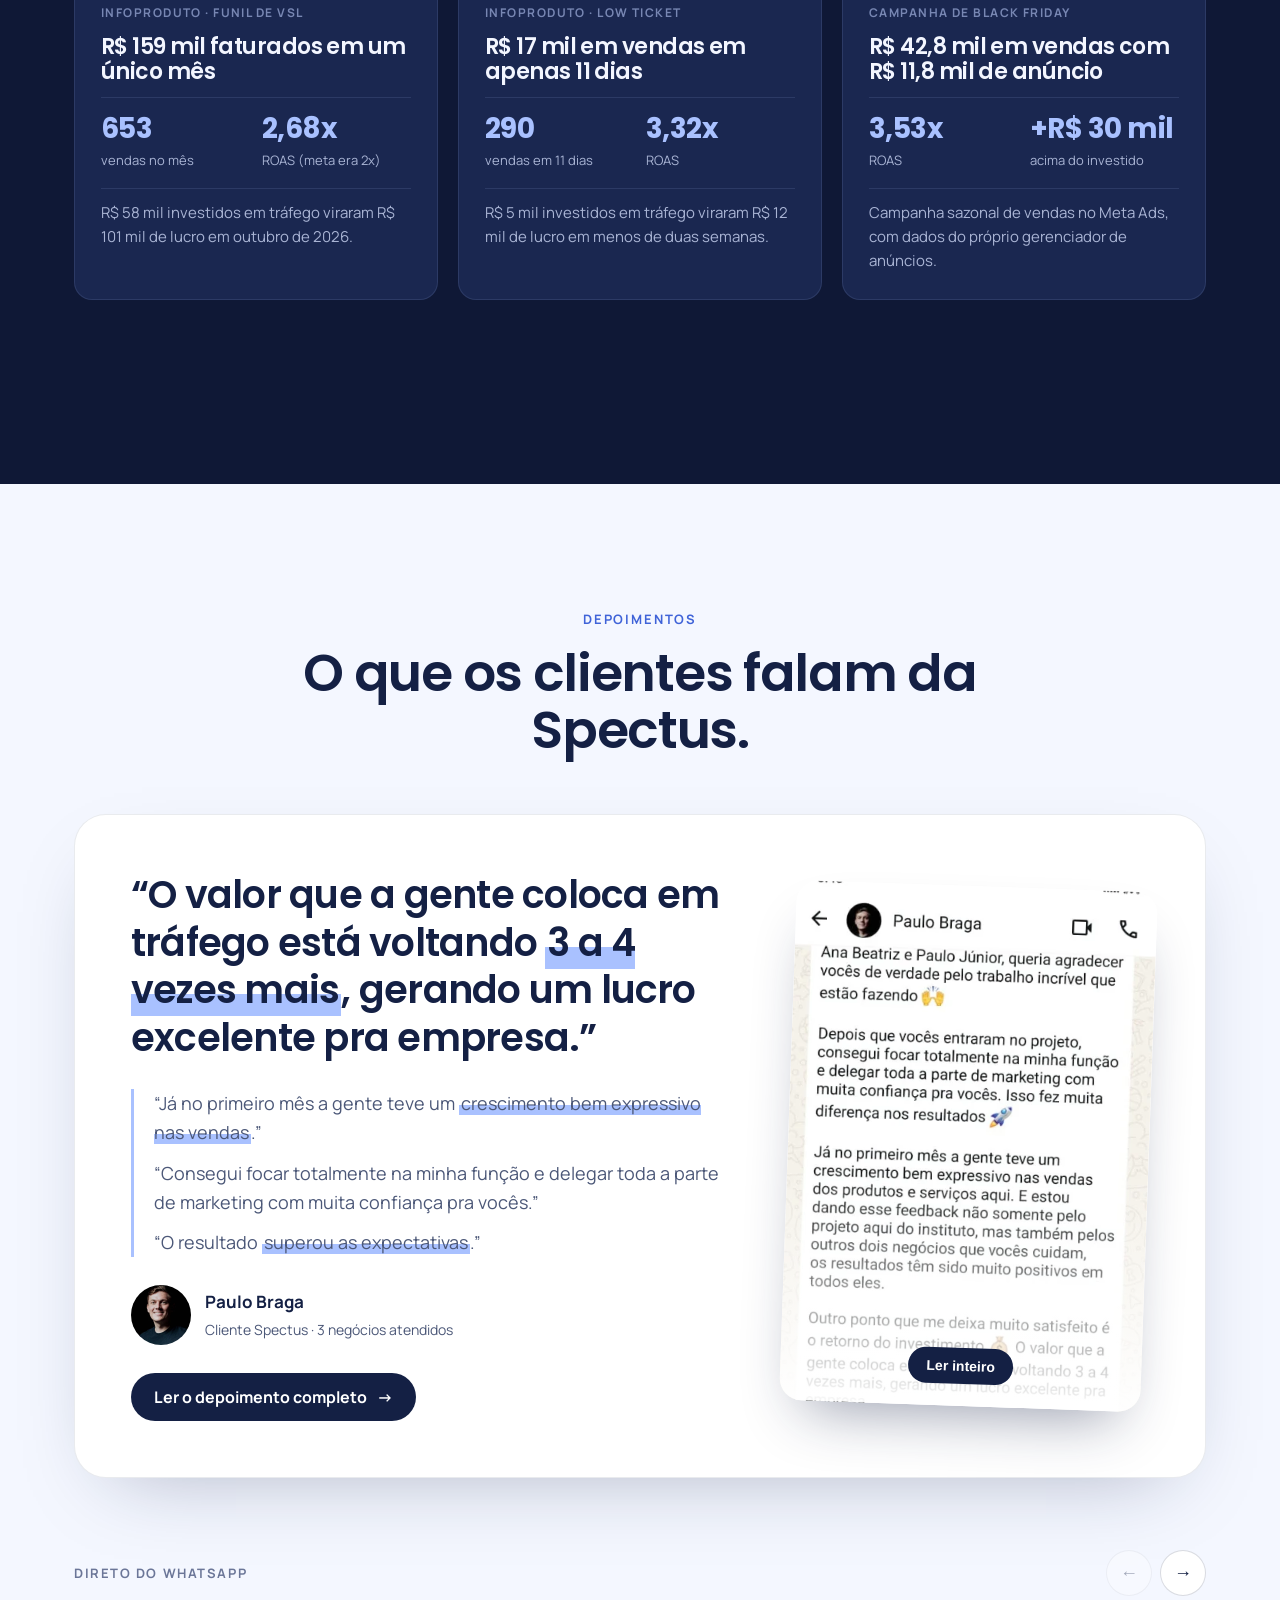
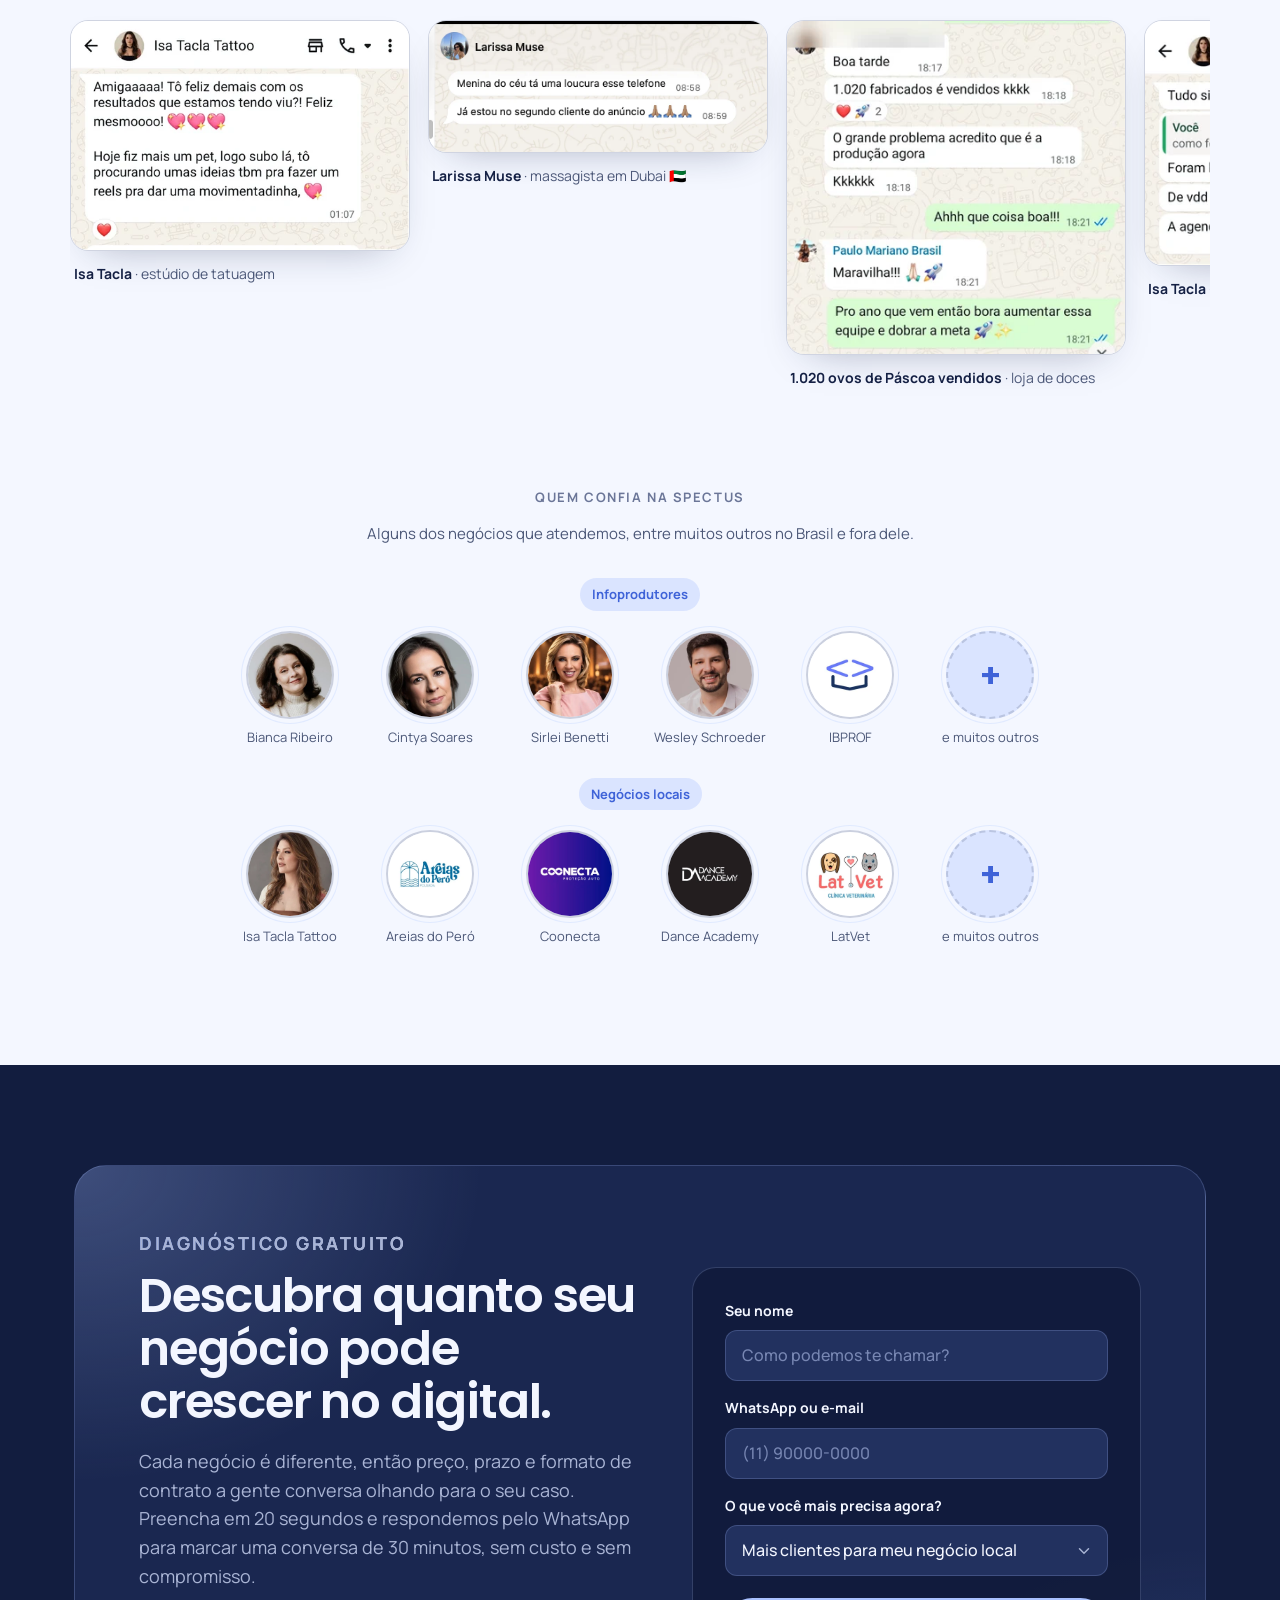
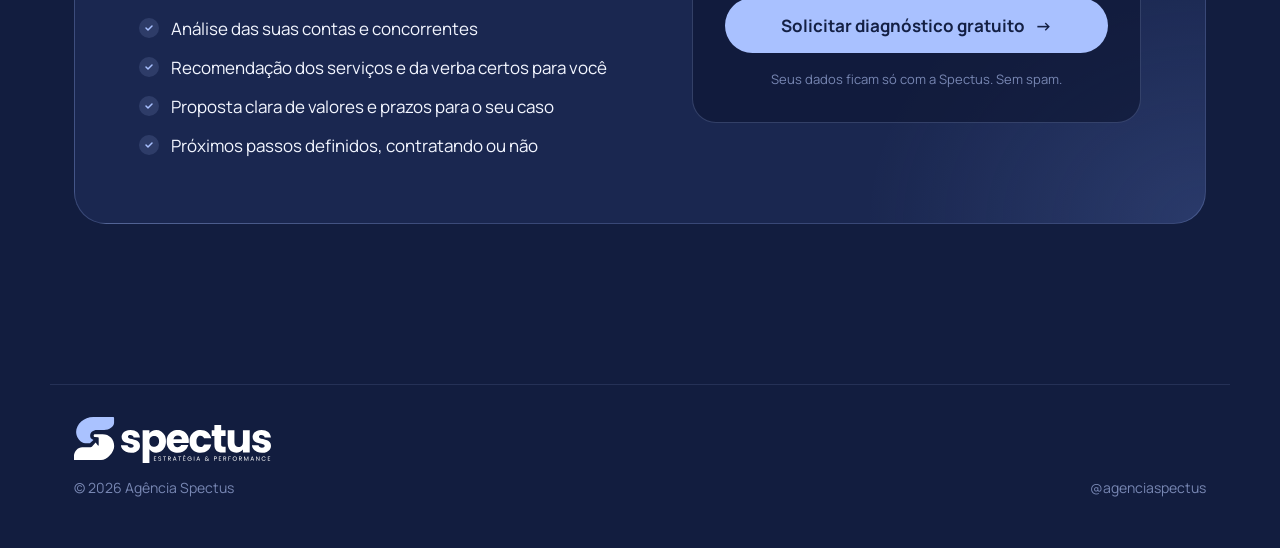
==== commit a77cda09: "Add files via upload" ====
--- a/index.html
+++ b/index.html
@@ -42,13 +42,13 @@
         <button type="button" role="tab" class="aud-switch__btn" data-set-aud="info" aria-selected="false">Infoproduto</button>
       </div>
 
-      <div data-aud="local">
-        <h1>Seja encontrado por quem está <em>perto</em> e pronto para comprar.</h1>
-        <p class="lead">Colocamos sua empresa no topo do Google e nos anúncios da sua região, para o seu WhatsApp receber novos clientes todos os dias.</p>
-      </div>
-      <div data-aud="info" hidden>
-        <h1>Mais vendas no seu infoproduto, com um funil que <em>converte</em>.</h1>
-        <p class="lead">Página de vendas, copy, criativos e tráfego feitos pelo mesmo time e ajustados toda semana pelos números. Se fizer sentido, entramos como co-produtores.</p>
+      <div class="hero__head">
+        <div data-aud="local"><h1>Seja encontrado por quem está <em>perto</em> e pronto para comprar.</h1></div>
+        <div data-aud="info" hidden><h1>Mais vendas no seu infoproduto, com um funil que <em>converte</em>.</h1></div>
+      </div>
+      <div class="hero__lead">
+        <div data-aud="local"><p class="lead">Colocamos sua empresa no topo do Google e nos anúncios da sua região, para o seu WhatsApp receber novos clientes todos os dias.</p></div>
+        <div data-aud="info" hidden><p class="lead">Página de vendas, copy, criativos e tráfego feitos pelo mesmo time e ajustados toda semana pelos números. Se fizer sentido, entramos como co-produtores.</p></div>
       </div>
 
       <div class="hero__ctas">
@@ -193,7 +193,7 @@
 <section class="section benefits">
   <div class="container">
     <div class="section__head reveal">
-      <p class="kicker">Por que a Spectus</p>
+      <p class="kicker">Por que a Spectus?</p>
       <h2>O que muda no seu negócio quando o tráfego é bem feito.</h2>
     </div>
 
@@ -251,7 +251,6 @@
     <div class="section__head section__head--center reveal">
       <p class="kicker">Resultados reais</p>
       <h2>Números de quem já anuncia com a Spectus.</h2>
-      <p class="section__sub">Prints direto do painel dos clientes. Os nomes dos produtos foram ocultados para preservar os clientes.</p>
     </div>
 
     <!-- Números de autoridade -->
@@ -469,7 +468,7 @@
 </footer>
 
 <!-- CTA fixo no mobile -->
-<a href="#contato" class="sticky-cta">Solicitar diagnóstico gratuito</a>
+<a href="#" class="sticky-cta js-whatsapp" data-msg="Olá! Vim pelo site e quero solicitar o diagnóstico gratuito da Spectus."><svg viewBox="0 0 24 24" aria-hidden="true"><path fill="currentColor" d="M12 2a10 10 0 0 0-8.6 15.1L2 22l5-1.3A10 10 0 1 0 12 2Zm0 18.2c-1.5 0-3-.4-4.3-1.2l-.3-.2-3 .8.8-2.9-.2-.3A8.2 8.2 0 1 1 12 20.2Zm4.5-6.1c-.2-.1-1.5-.7-1.7-.8-.2-.1-.4-.1-.6.1l-.8 1c-.1.2-.3.2-.5.1a6.7 6.7 0 0 1-3.3-2.9c-.2-.4.2-.4.7-1.3.1-.2 0-.3 0-.4l-.8-1.8c-.2-.5-.4-.4-.6-.4h-.5a1 1 0 0 0-.7.3 3 3 0 0 0-.9 2.2 5.2 5.2 0 0 0 1.1 2.8 11.9 11.9 0 0 0 4.6 4c1.7.7 2.3.8 3.2.6.5-.1 1.5-.6 1.7-1.2.2-.6.2-1.1.2-1.2-.1-.1-.3-.2-.5-.3Z"/></svg>Pedir diagnóstico no WhatsApp</a>
 
 <!-- Lightbox dos prints -->
 <dialog class="lightbox" id="lightbox" aria-label="Print ampliado">
--- a/styles.css
+++ b/styles.css
@@ -199,6 +199,15 @@
   .hero__media { max-width: 460px; margin: 0 auto; width: 100%; }
   .float-card--a { left: -8px; }
   .float-card--b { right: -8px; }
+  /* mobile: foto logo depois da headline */
+  .hero__grid { display: flex; flex-direction: column; gap: 0; }
+  .hero__copy { display: contents; }
+  .aud-switch { order: 1; align-self: flex-start; }
+  .hero__head { order: 2; }
+  .hero__media { order: 3; margin-top: 28px; }
+  .hero__lead { order: 4; }
+  .hero__ctas { order: 5; }
+  .hero__trust { order: 6; }
 }
 @media (max-width: 600px) {
   .hero__ctas .btn { width: 100%; }
@@ -587,13 +596,15 @@
 /* ---------- Sticky CTA mobile ---------- */
 .sticky-cta {
   position: fixed; left: 16px; right: 16px; bottom: 16px; z-index: 60; display: none;
+  align-items: center; justify-content: center; gap: 10px;
   text-align: center; padding: 16px; border-radius: 999px; font-weight: 700;
-  background: var(--accent); color: var(--navy); box-shadow: 0 12px 30px -8px rgba(0,0,0,.7);
+  background: #25d366; color: #052e16; box-shadow: 0 12px 30px -8px rgba(0,0,0,.7);
   transform: translateY(140%); transition: transform .3s ease;
 }
+.sticky-cta svg { width: 22px; height: 22px; flex: none; }
 .sticky-cta.is-visible { transform: none; }
 @media (max-width: 760px) {
-  .sticky-cta { display: block; }
+  .sticky-cta { display: flex; }
   .footer { padding-bottom: 100px; }
 }
 
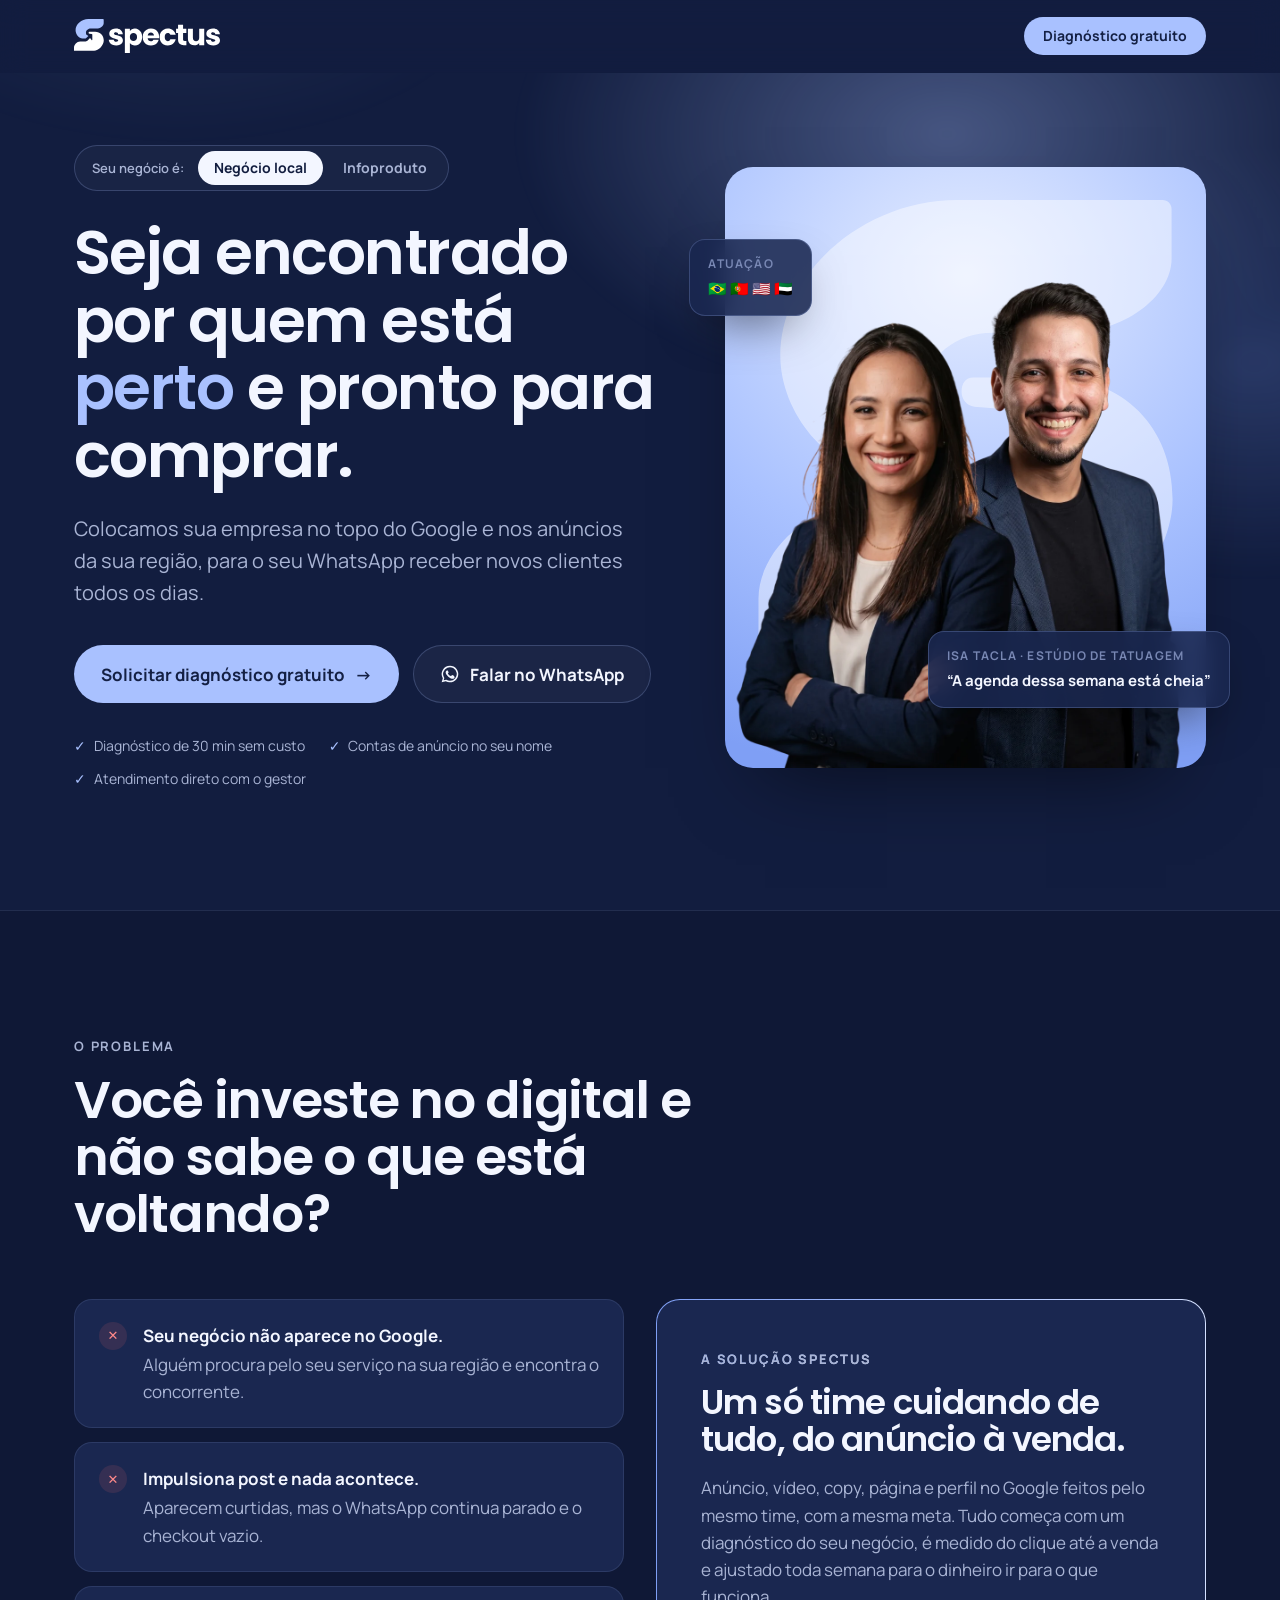
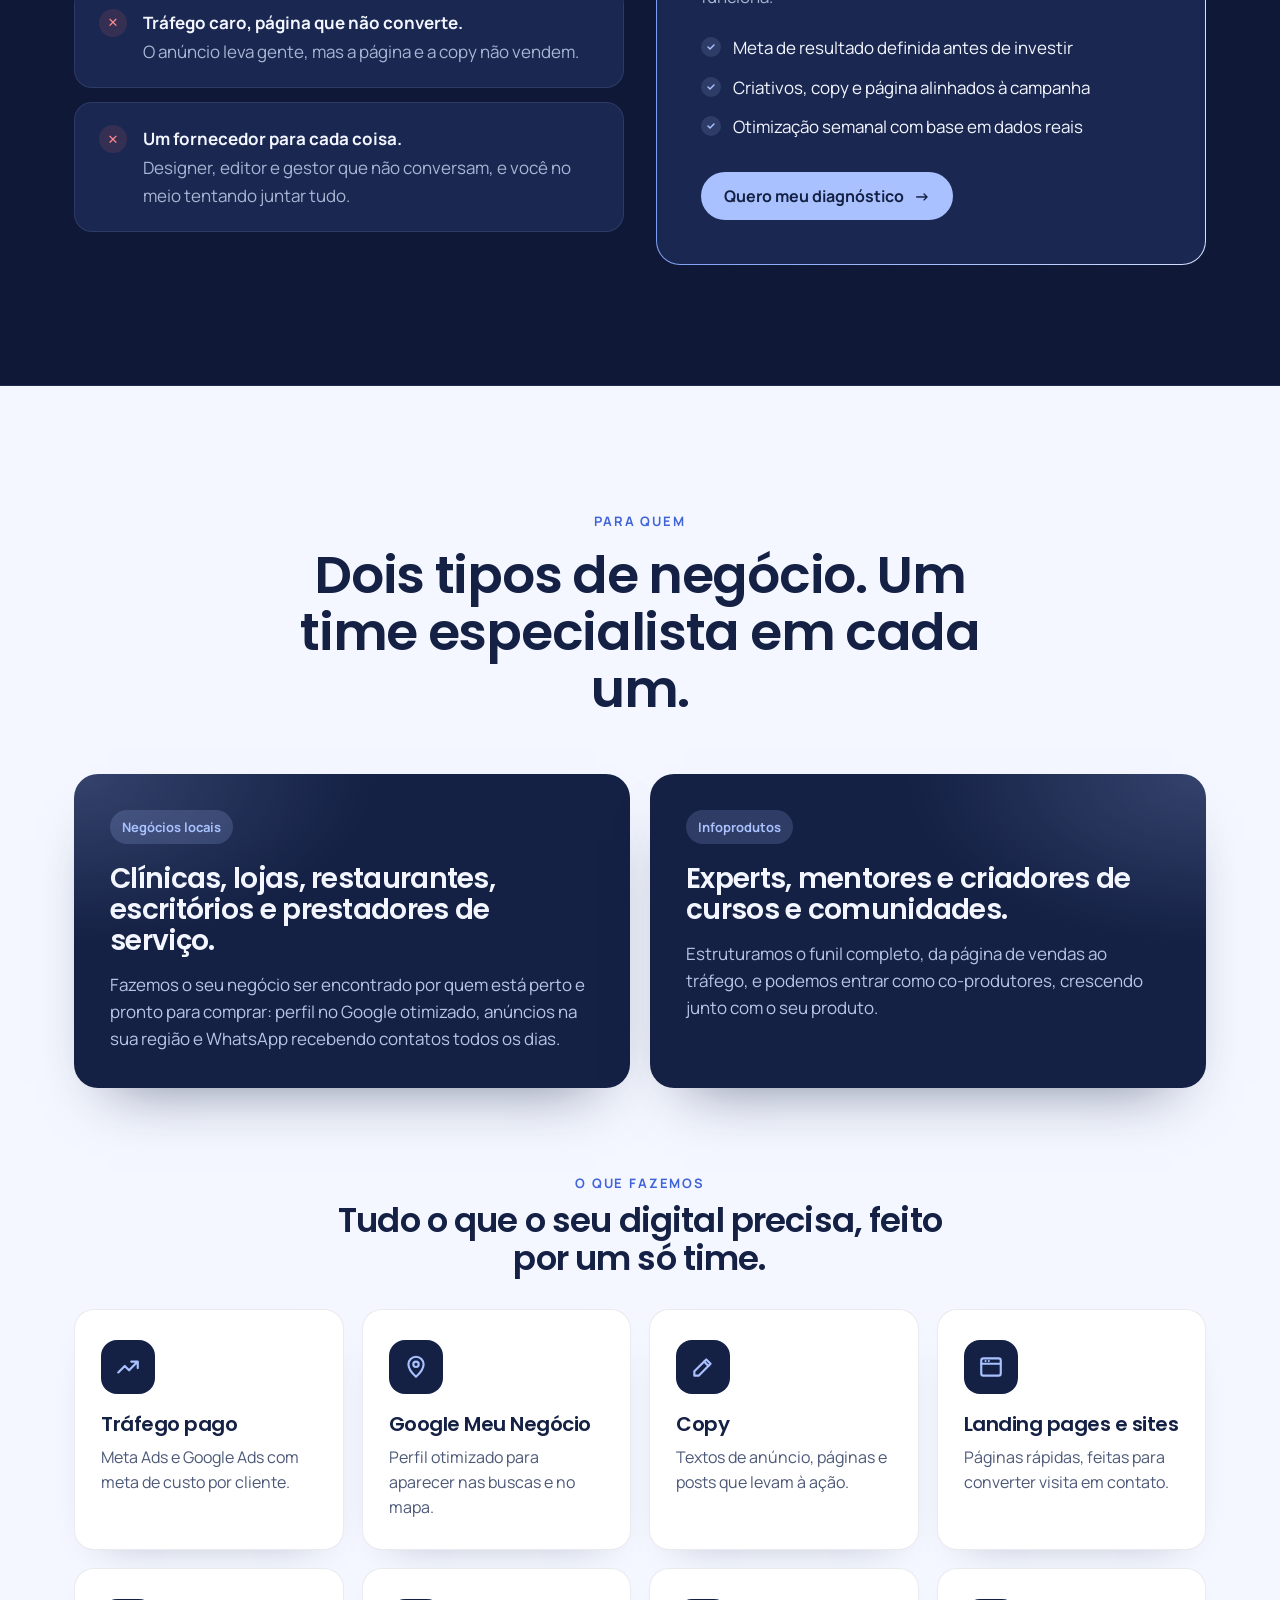
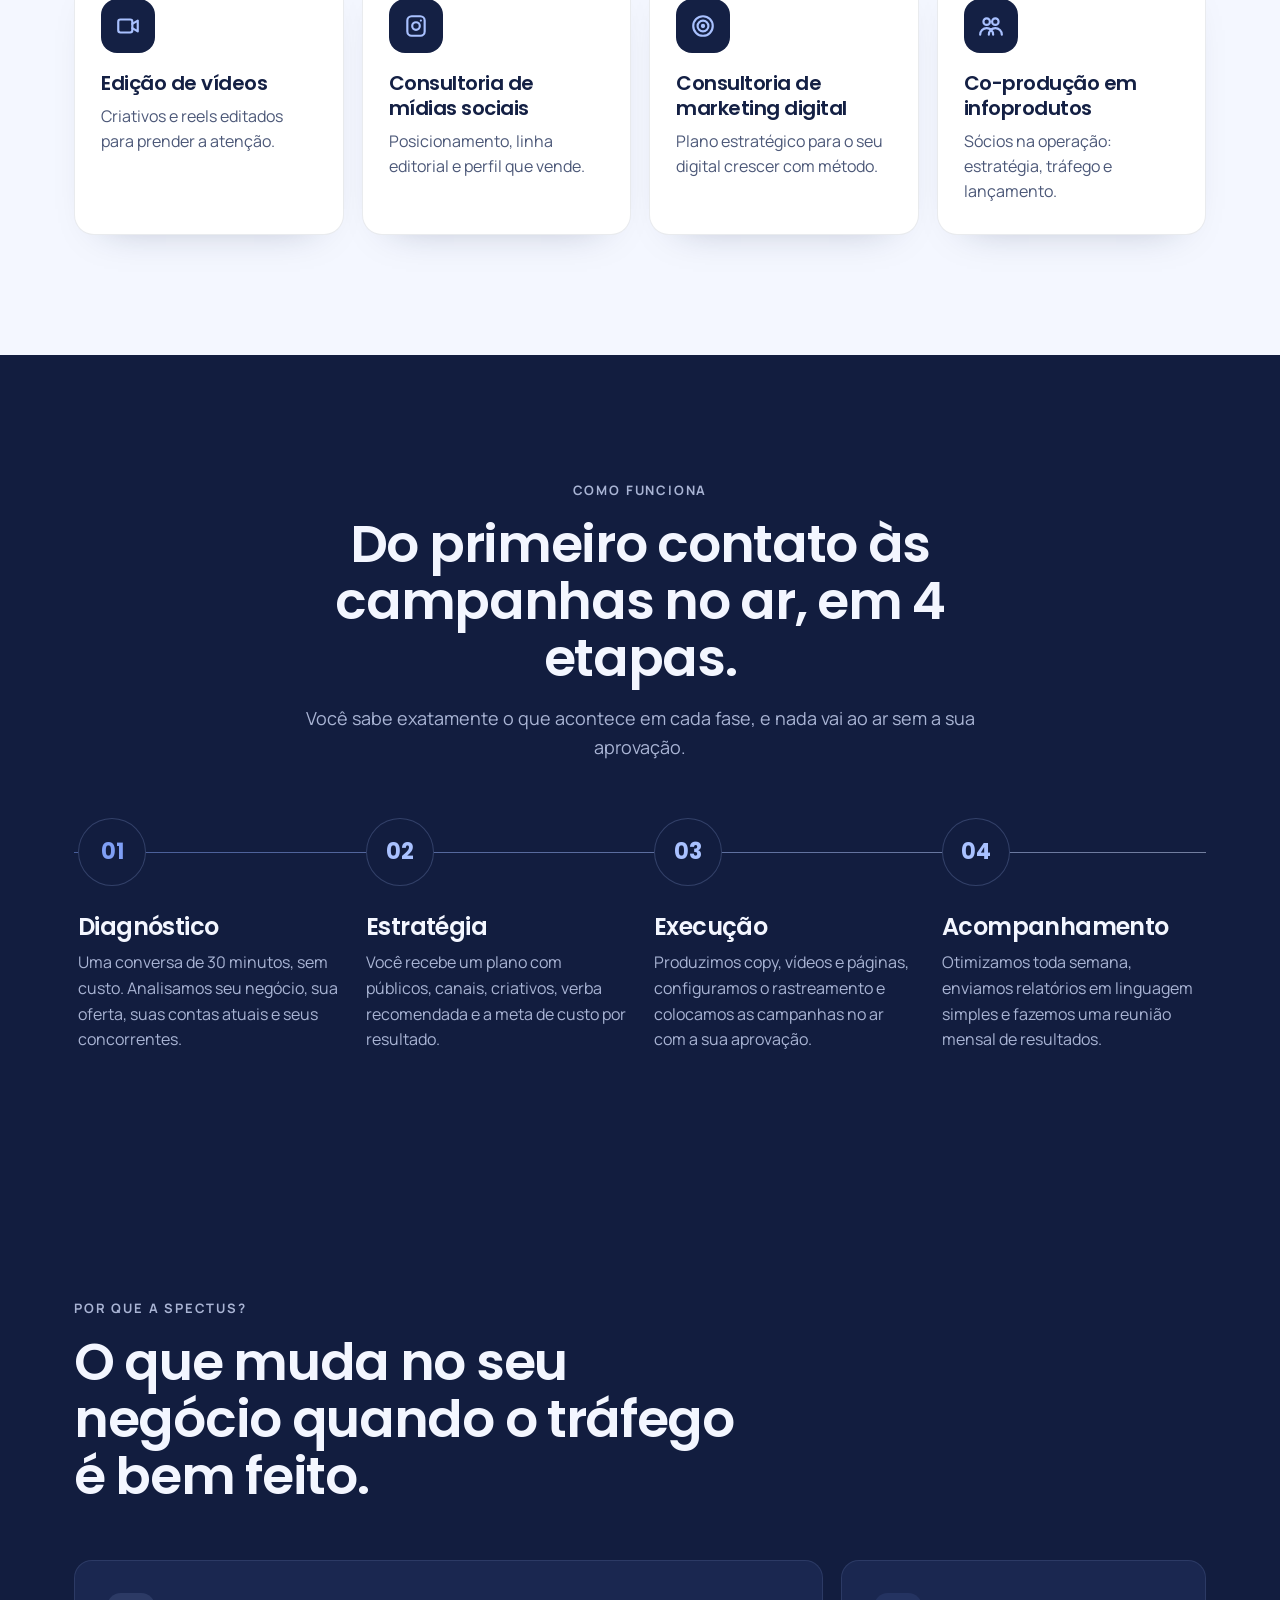
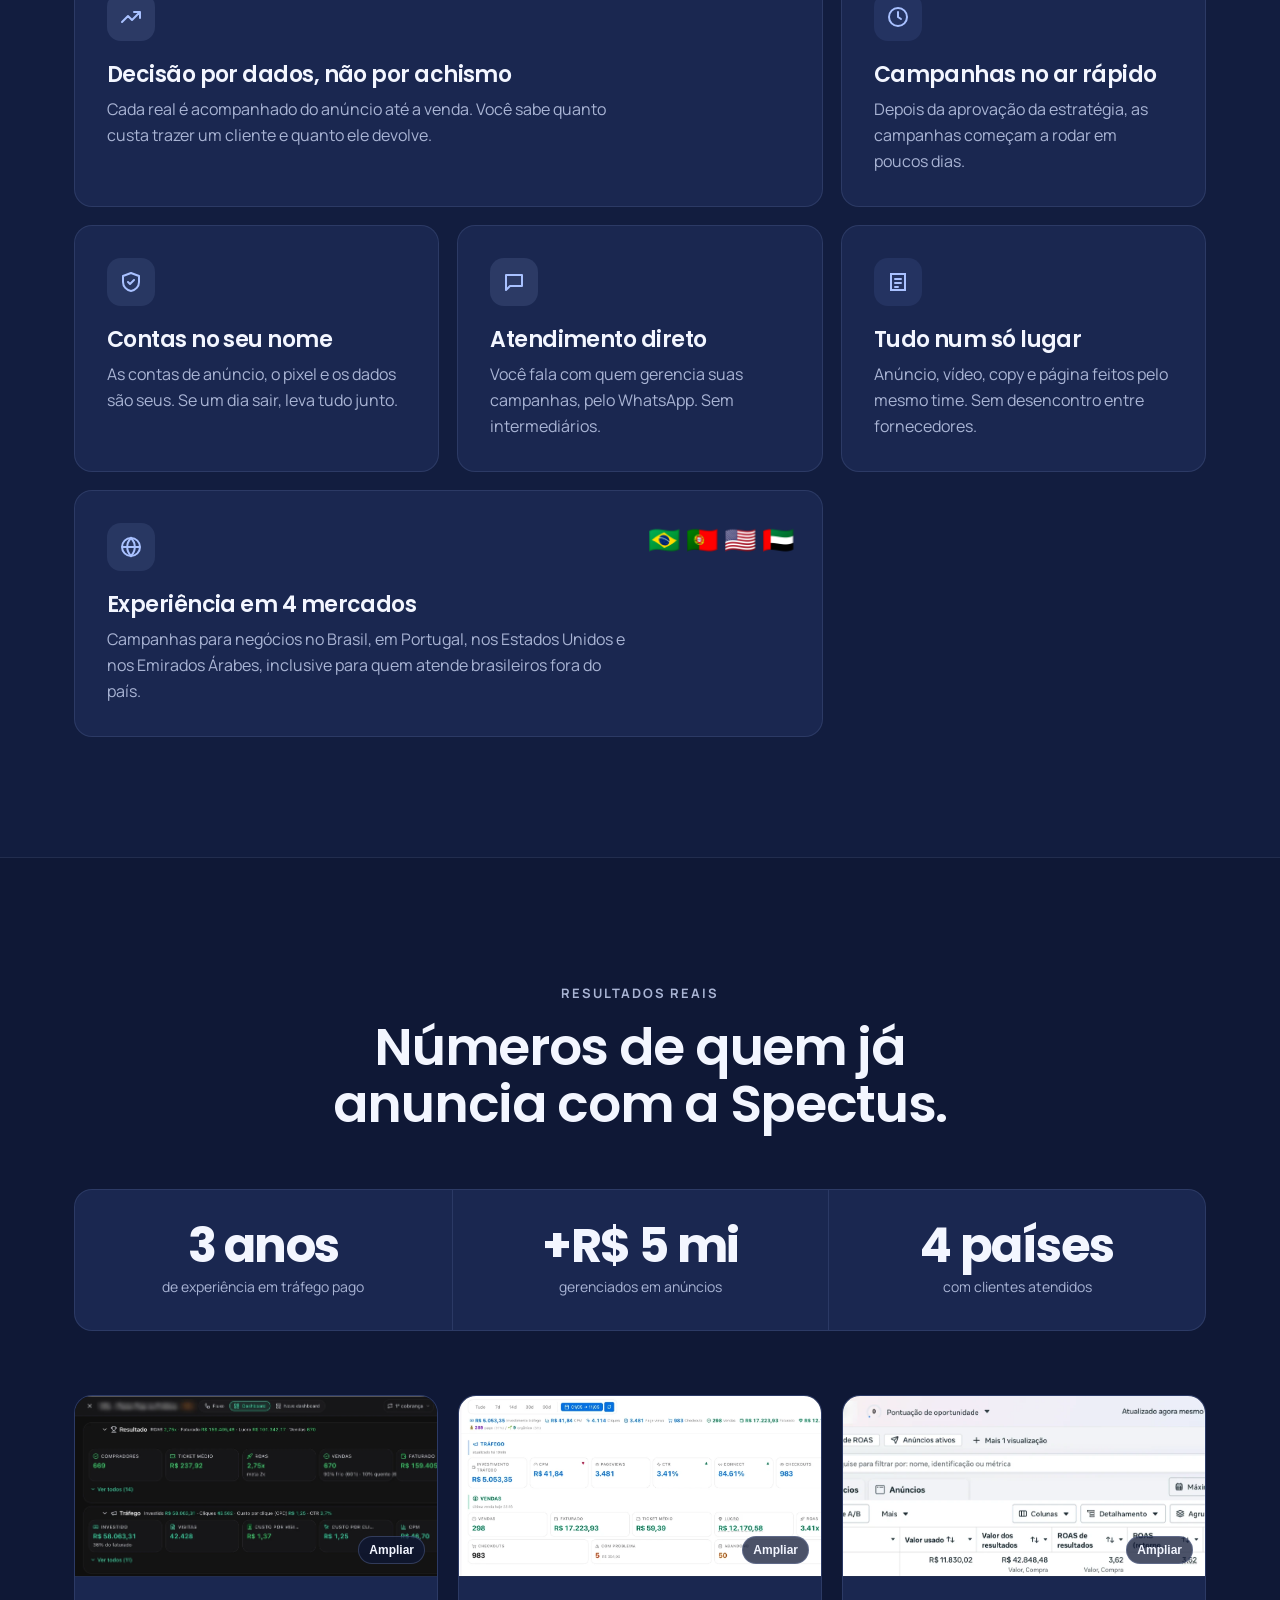
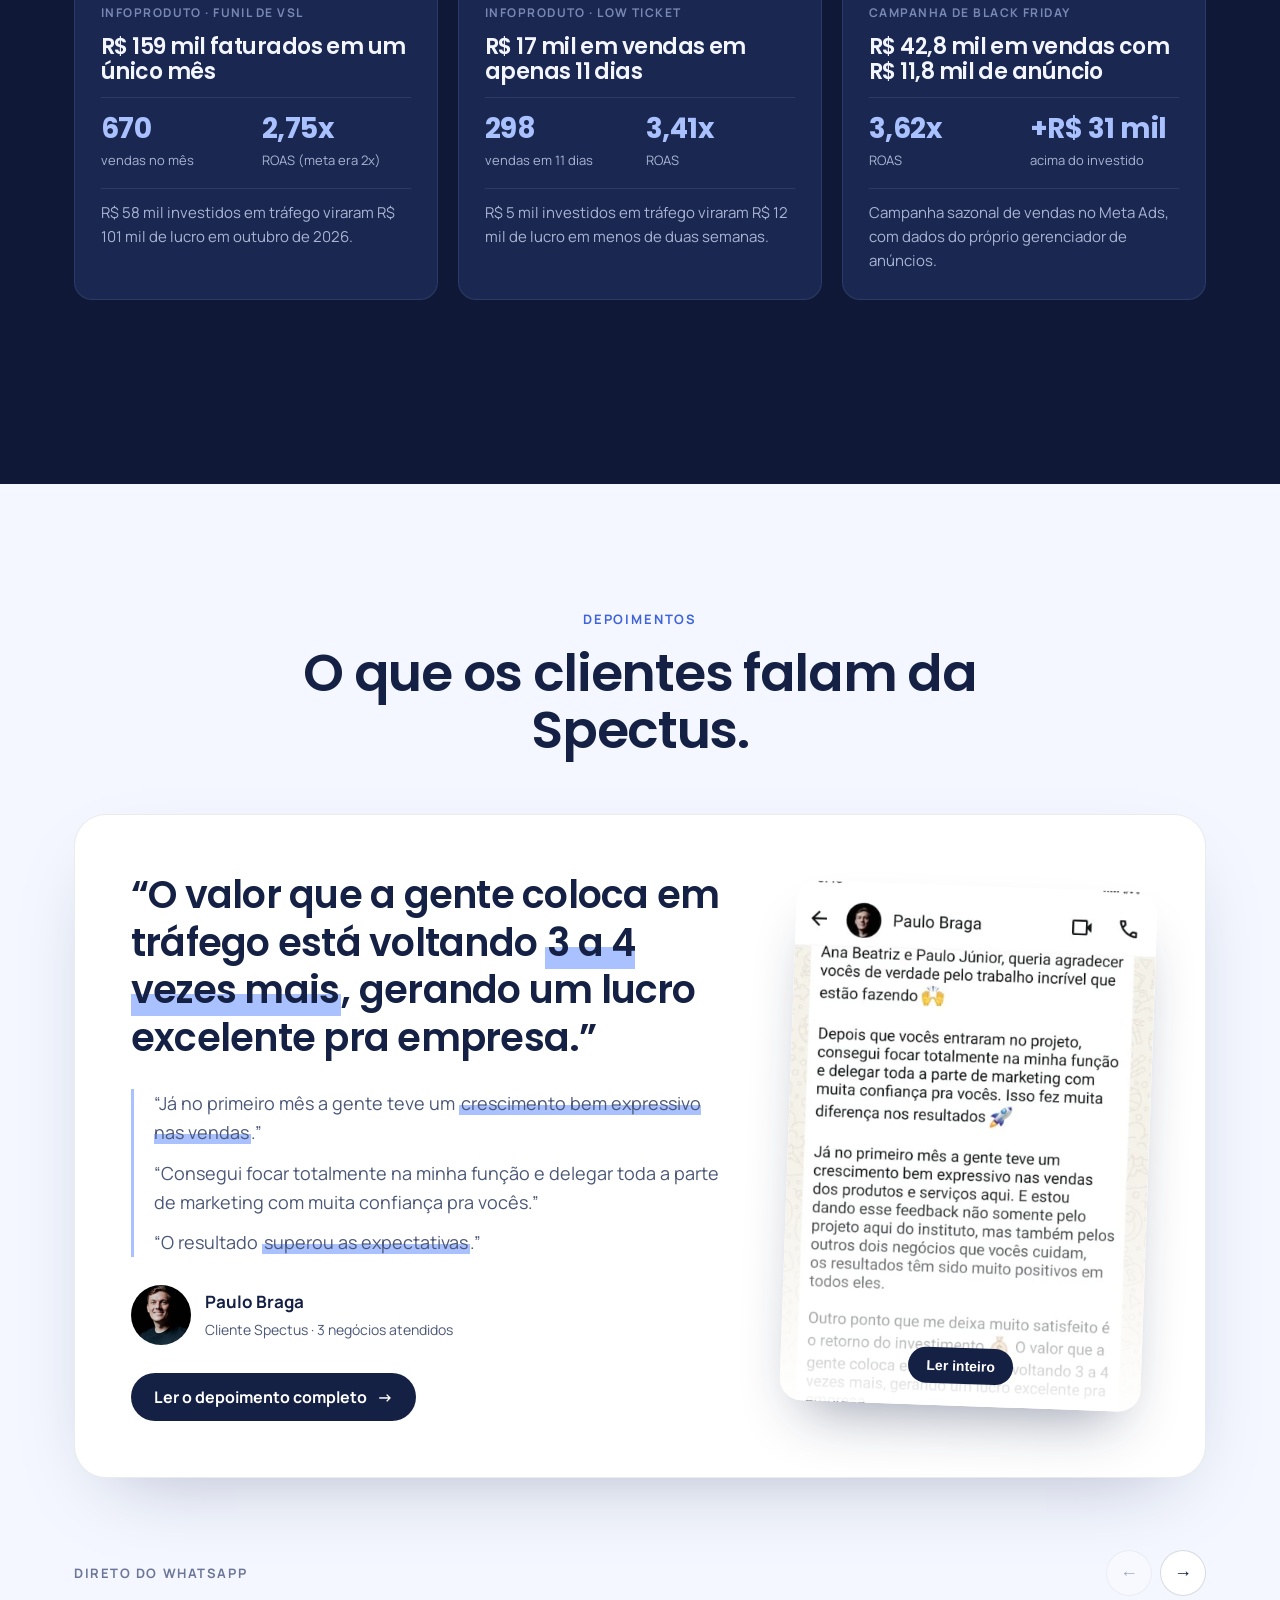
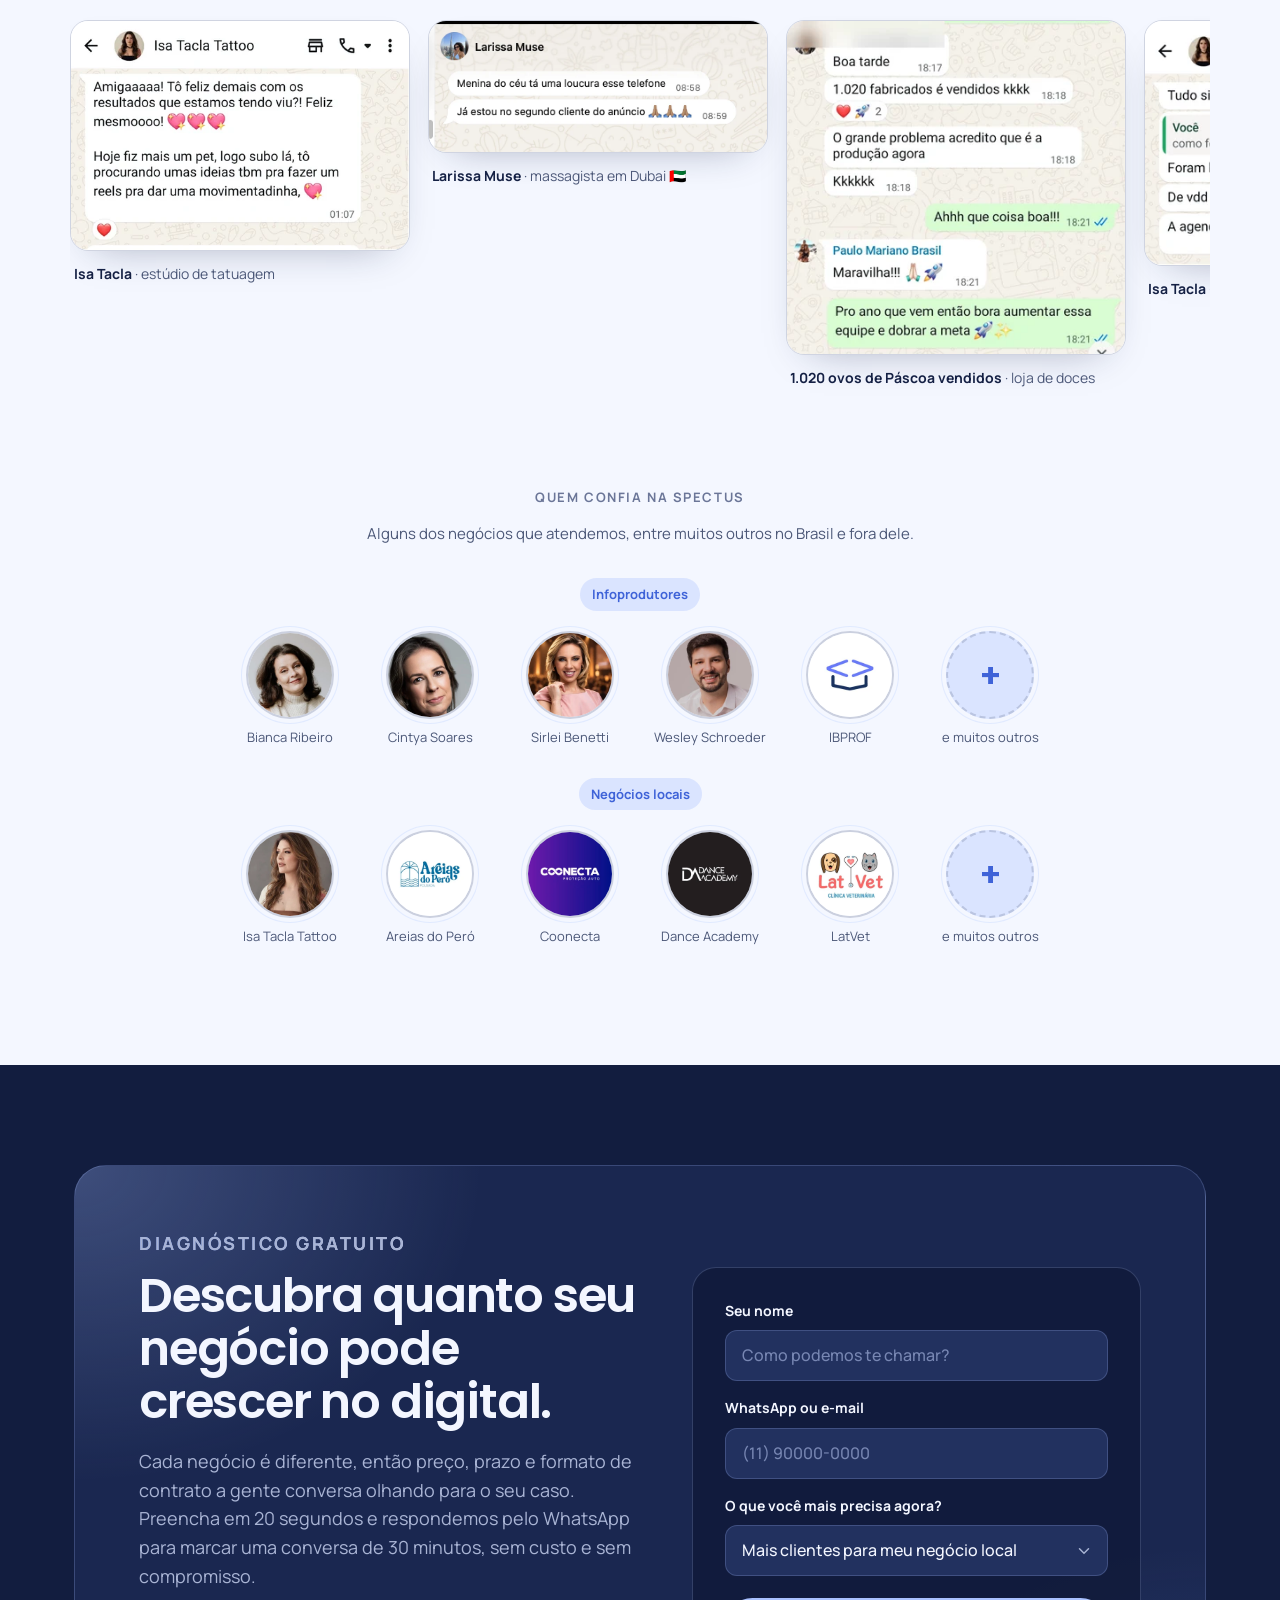
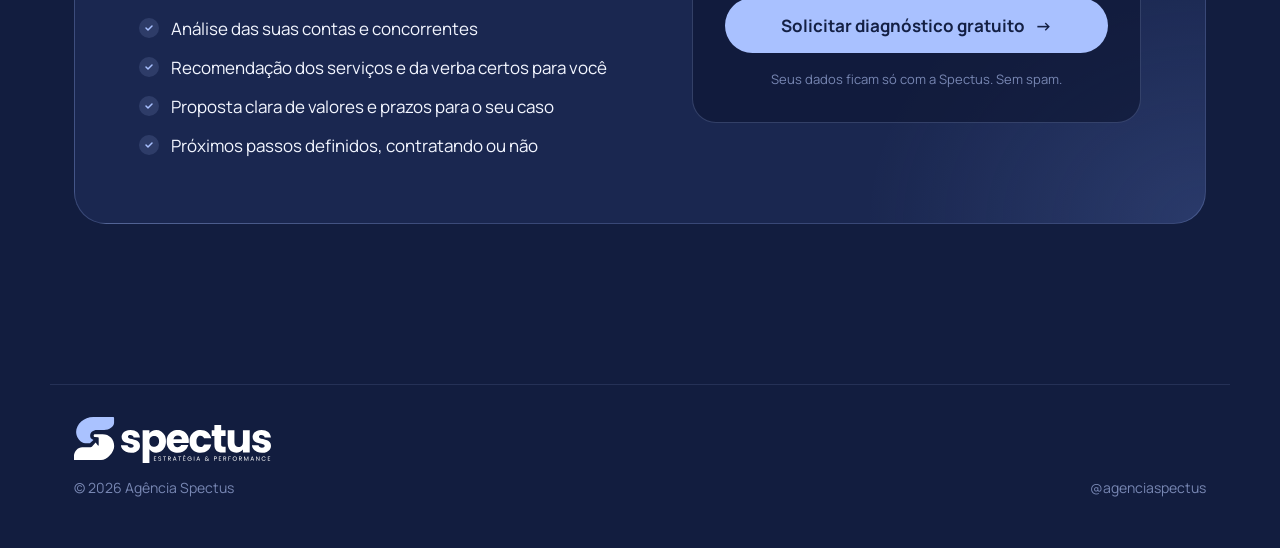
==== commit 092c4955: "Add files via upload" ====
--- a/index.html
+++ b/index.html
@@ -5,8 +5,17 @@
   <meta name="viewport" content="width=device-width, initial-scale=1">
   <title>Spectus — Marketing para negócios locais e infoprodutos</title>
   <meta name="description" content="Agência especialista em negócios locais e infoprodutos: tráfego pago, Google Meu Negócio, copy, vídeos, landing pages e co-produção. Solicite um diagnóstico gratuito.">
-  <meta property="og:title" content="Spectus — Marketing para negócios locais e infoprodutos">
-  <meta property="og:description" content="Tráfego pago, Google Meu Negócio, copy, vídeos e landing pages num só time. Diagnóstico gratuito.">
+  <meta property="og:type" content="website">
+  <meta property="og:locale" content="pt_BR">
+  <meta property="og:site_name" content="Agência Spectus">
+  <meta property="og:url" content="https://agenciaspectus.com/">
+  <meta property="og:title" content="Spectus: tráfego pago que vira cliente">
+  <meta property="og:description" content="Tráfego pago, Google Meu Negócio, copy, vídeos e landing pages para negócios locais e infoprodutos. Peça seu diagnóstico gratuito.">
+  <meta property="og:image" content="https://agenciaspectus.com/assets/og-image.jpg">
+  <meta property="og:image:width" content="1200">
+  <meta property="og:image:height" content="630">
+  <meta property="og:image:alt" content="Ana Beatriz e Paulo Júnior, da Spectus: tráfego pago que vira cliente">
+  <meta name="twitter:card" content="summary_large_image">
   <meta name="theme-color" content="#121D3F">
   <link rel="icon" href="assets/favicon.svg" type="image/svg+xml">
   <link rel="icon" href="assets/favicon.png" type="image/png" sizes="64x64">
--- a/styles.css
+++ b/styles.css
@@ -180,7 +180,7 @@
 .hero__photo-s {
   position: absolute; z-index: -1; width: 88%; left: 50%; top: 5%; transform: translateX(-50%); opacity: .45;
 }
-.hero__photo-img { position: absolute; inset: 0; width: 100%; height: 100%; object-fit: cover; object-position: center bottom; }
+.hero__photo-img { position: absolute; left: 0; right: 0; top: 0; bottom: -2px; width: 100%; height: calc(100% + 2px); object-fit: cover; object-position: center bottom; }
 .float-card {
   position: absolute; display: grid; gap: 4px; padding: 14px 18px; border-radius: 16px;
   background: rgba(26,39,80,.88); border: 1px solid var(--line-2);
@@ -616,3 +616,10 @@
   .js .reveal { opacity: 1; transform: none; transition: none; }
   .float-card, .dot { animation: none; }
 }
+
+/* ---------- Mobile: etiquetas e títulos de seção centralizados ---------- */
+@media (max-width: 760px) {
+  .section__head { text-align: center; margin-left: auto; margin-right: auto; }
+  .final__copy { text-align: center; }
+  .final__copy .checks { text-align: left; width: fit-content; margin-left: auto; margin-right: auto; }
+}
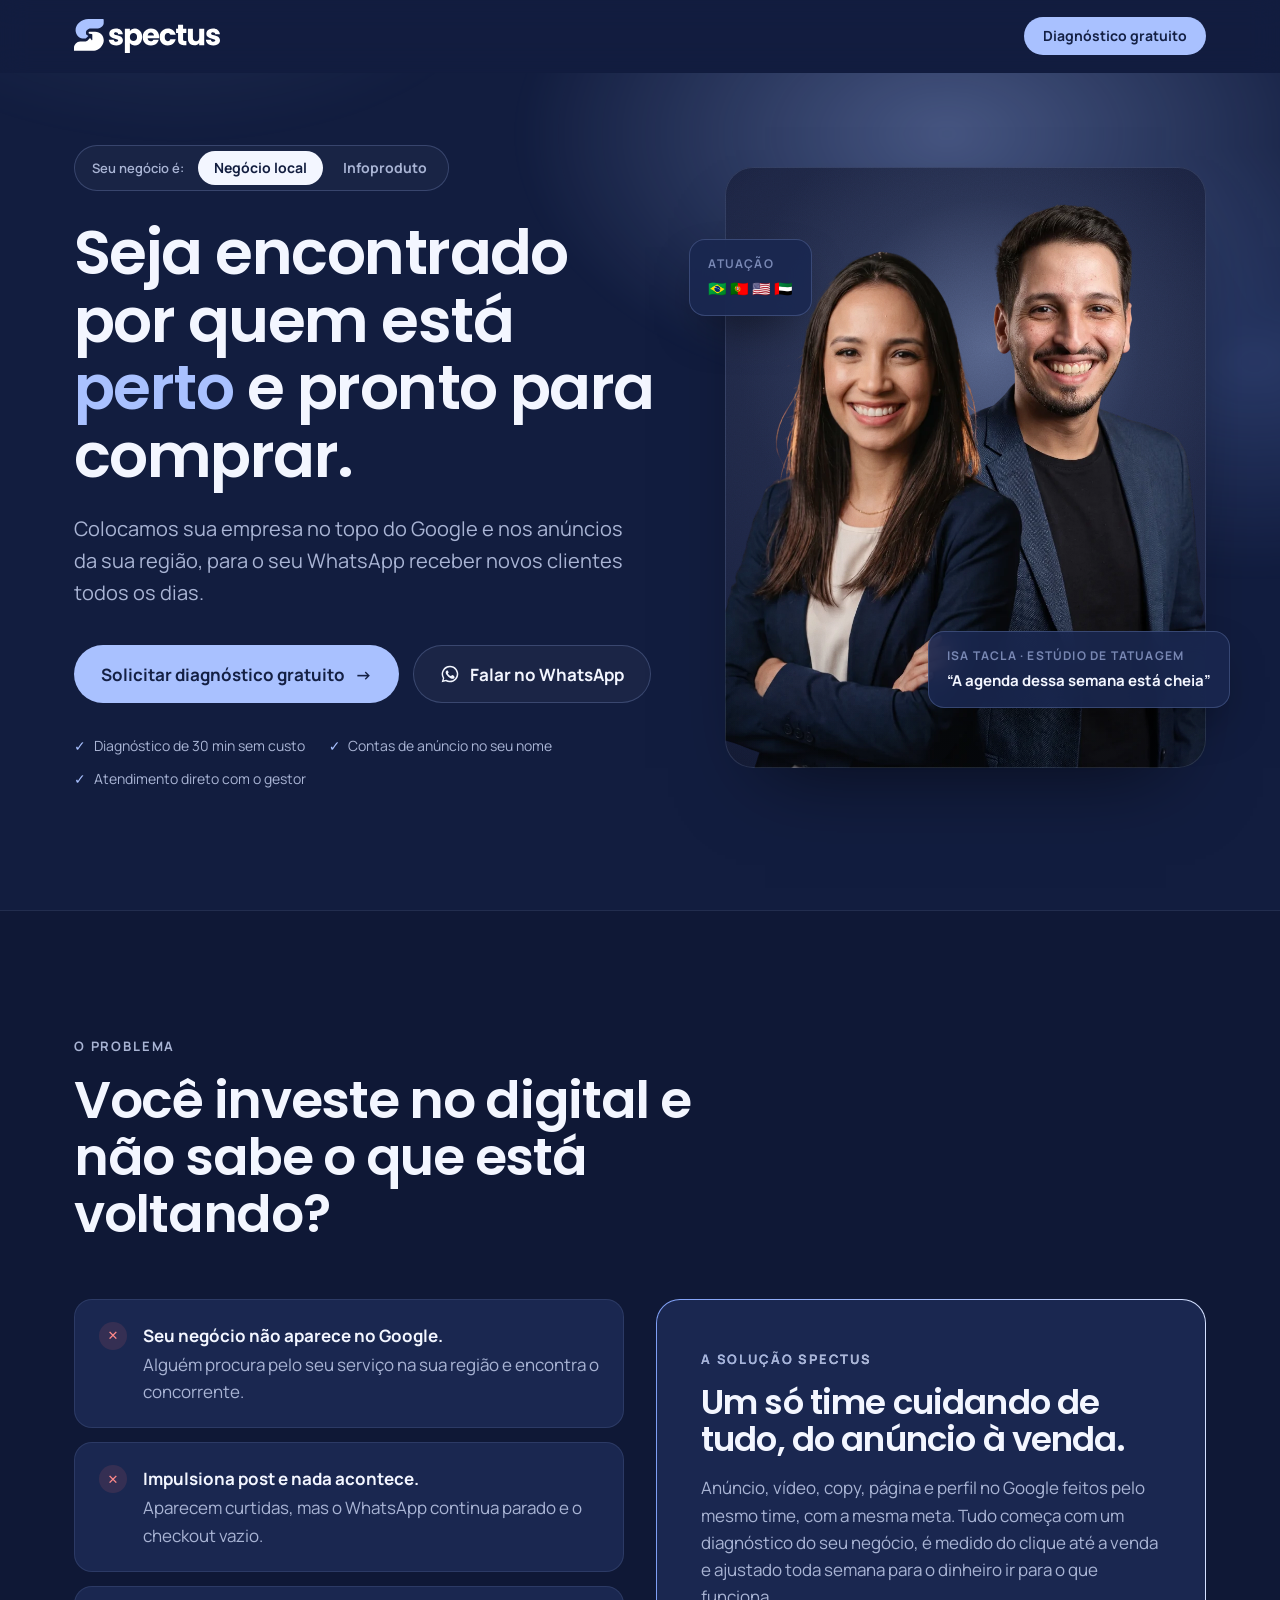
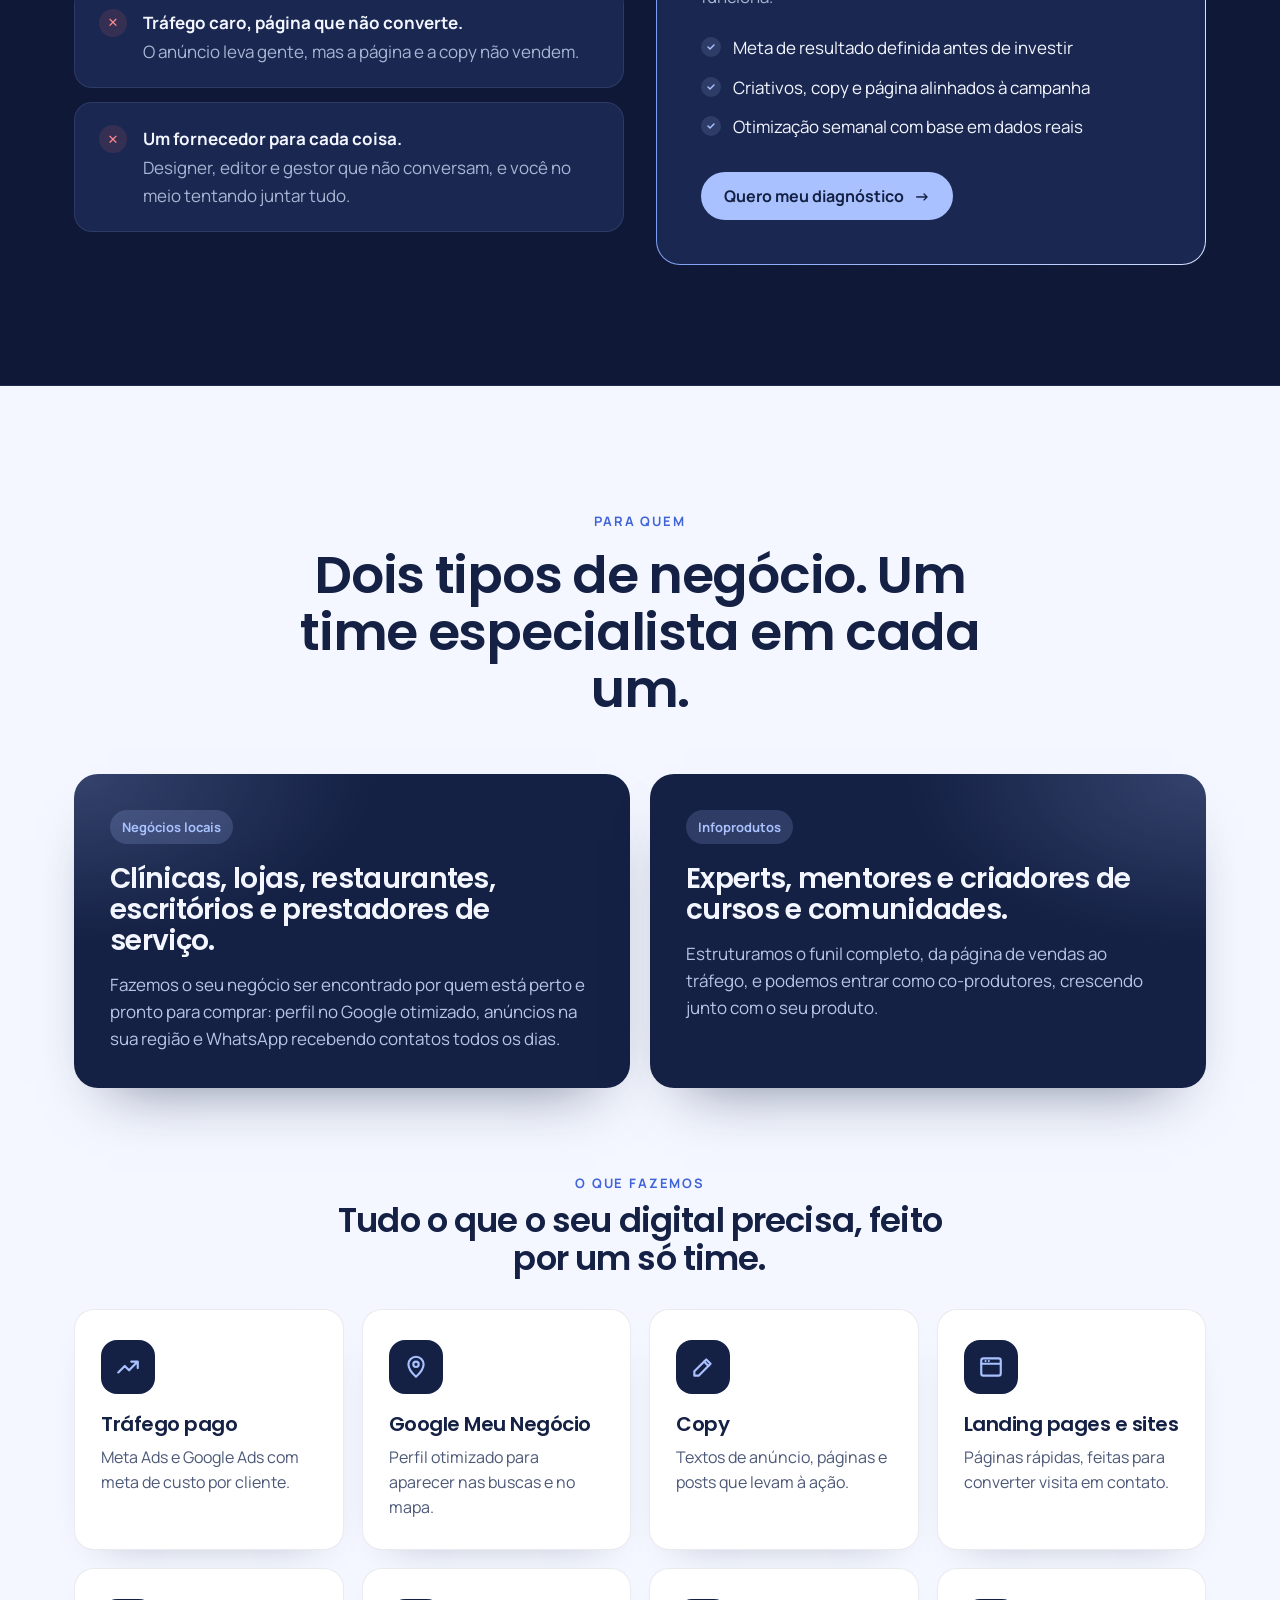
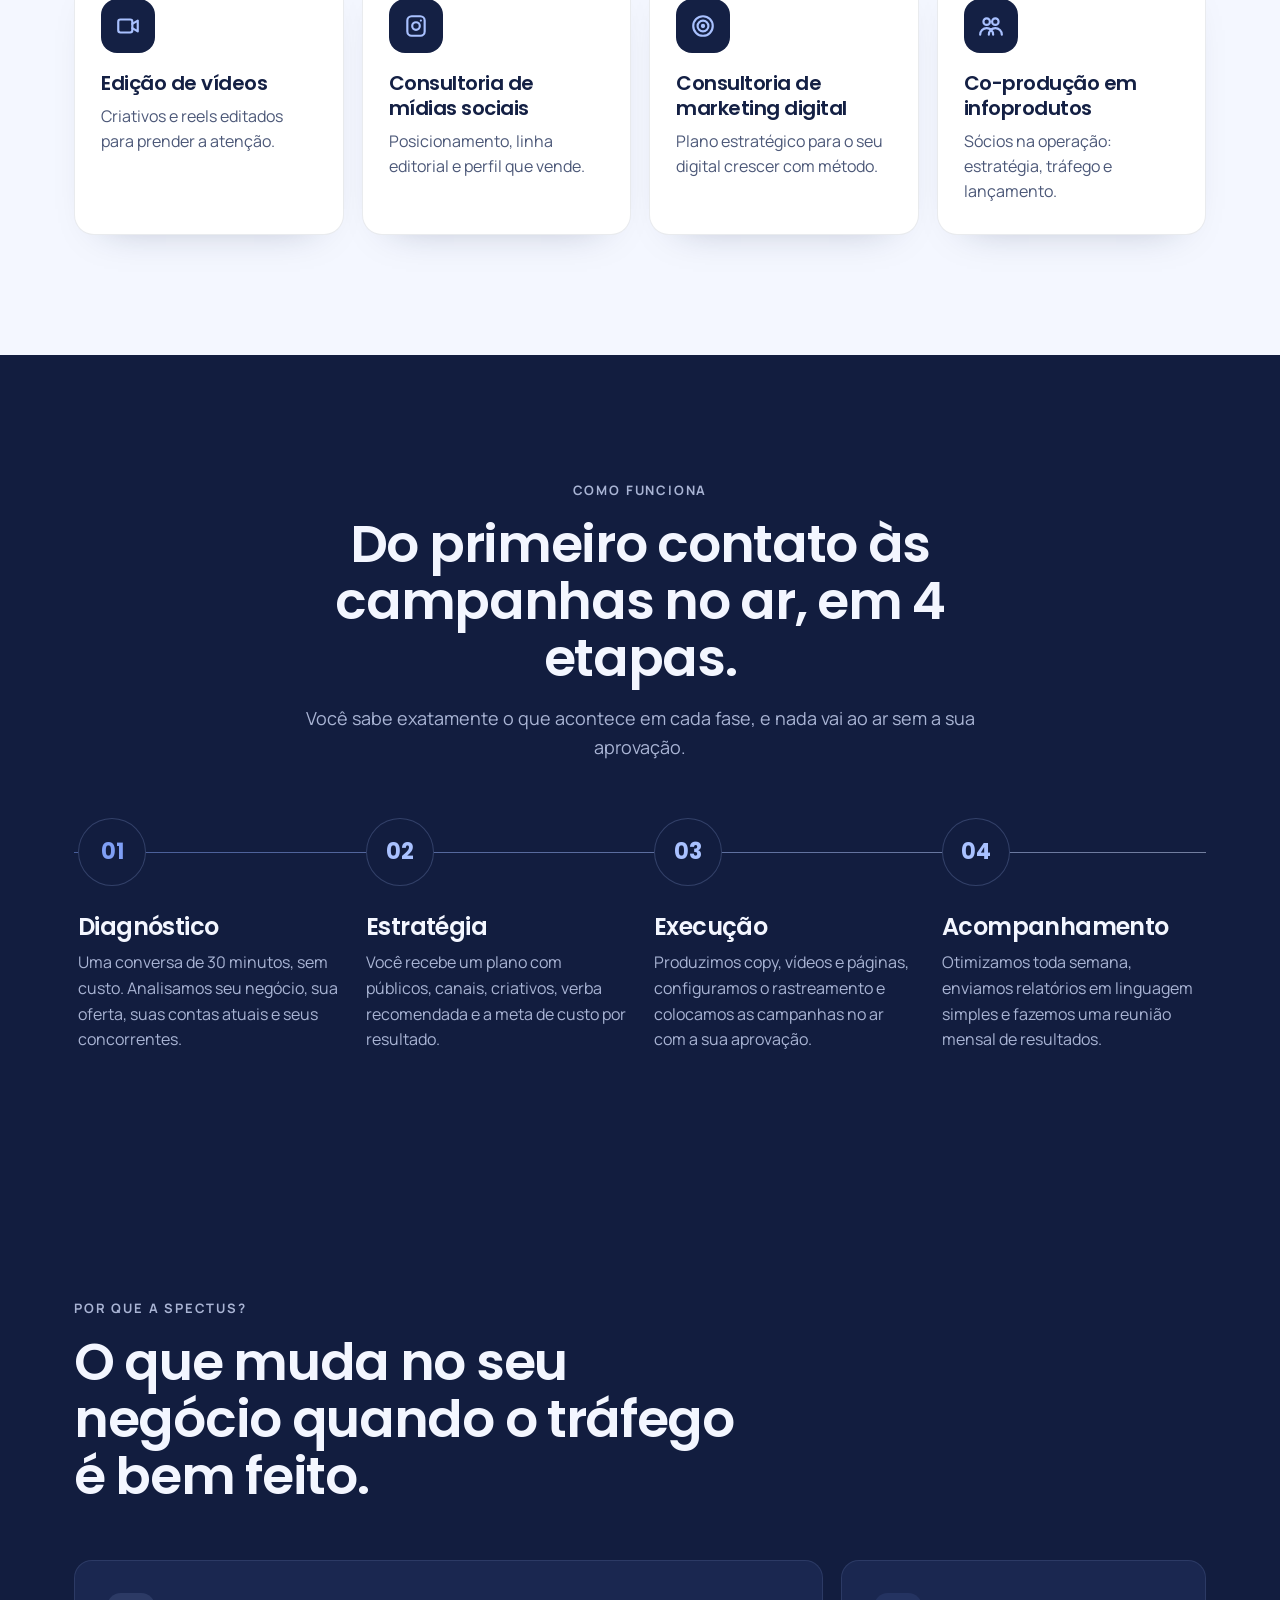
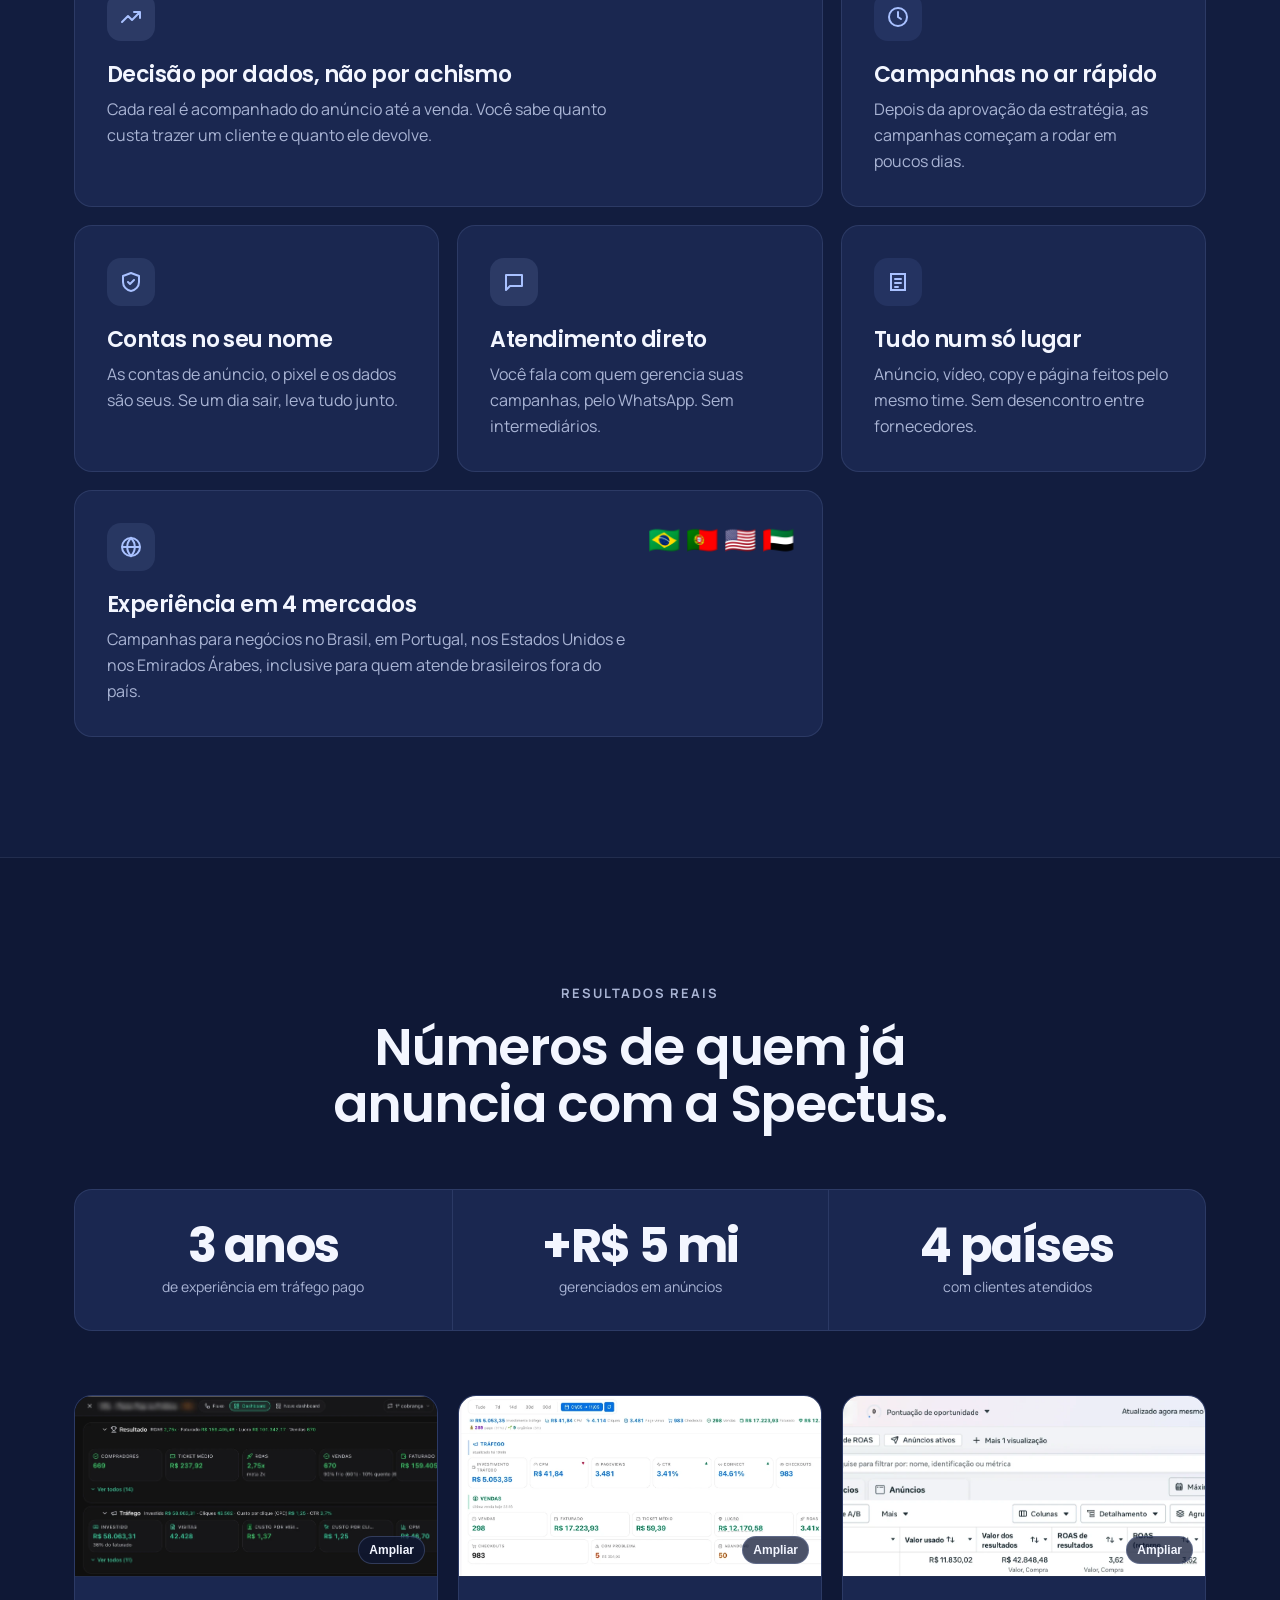
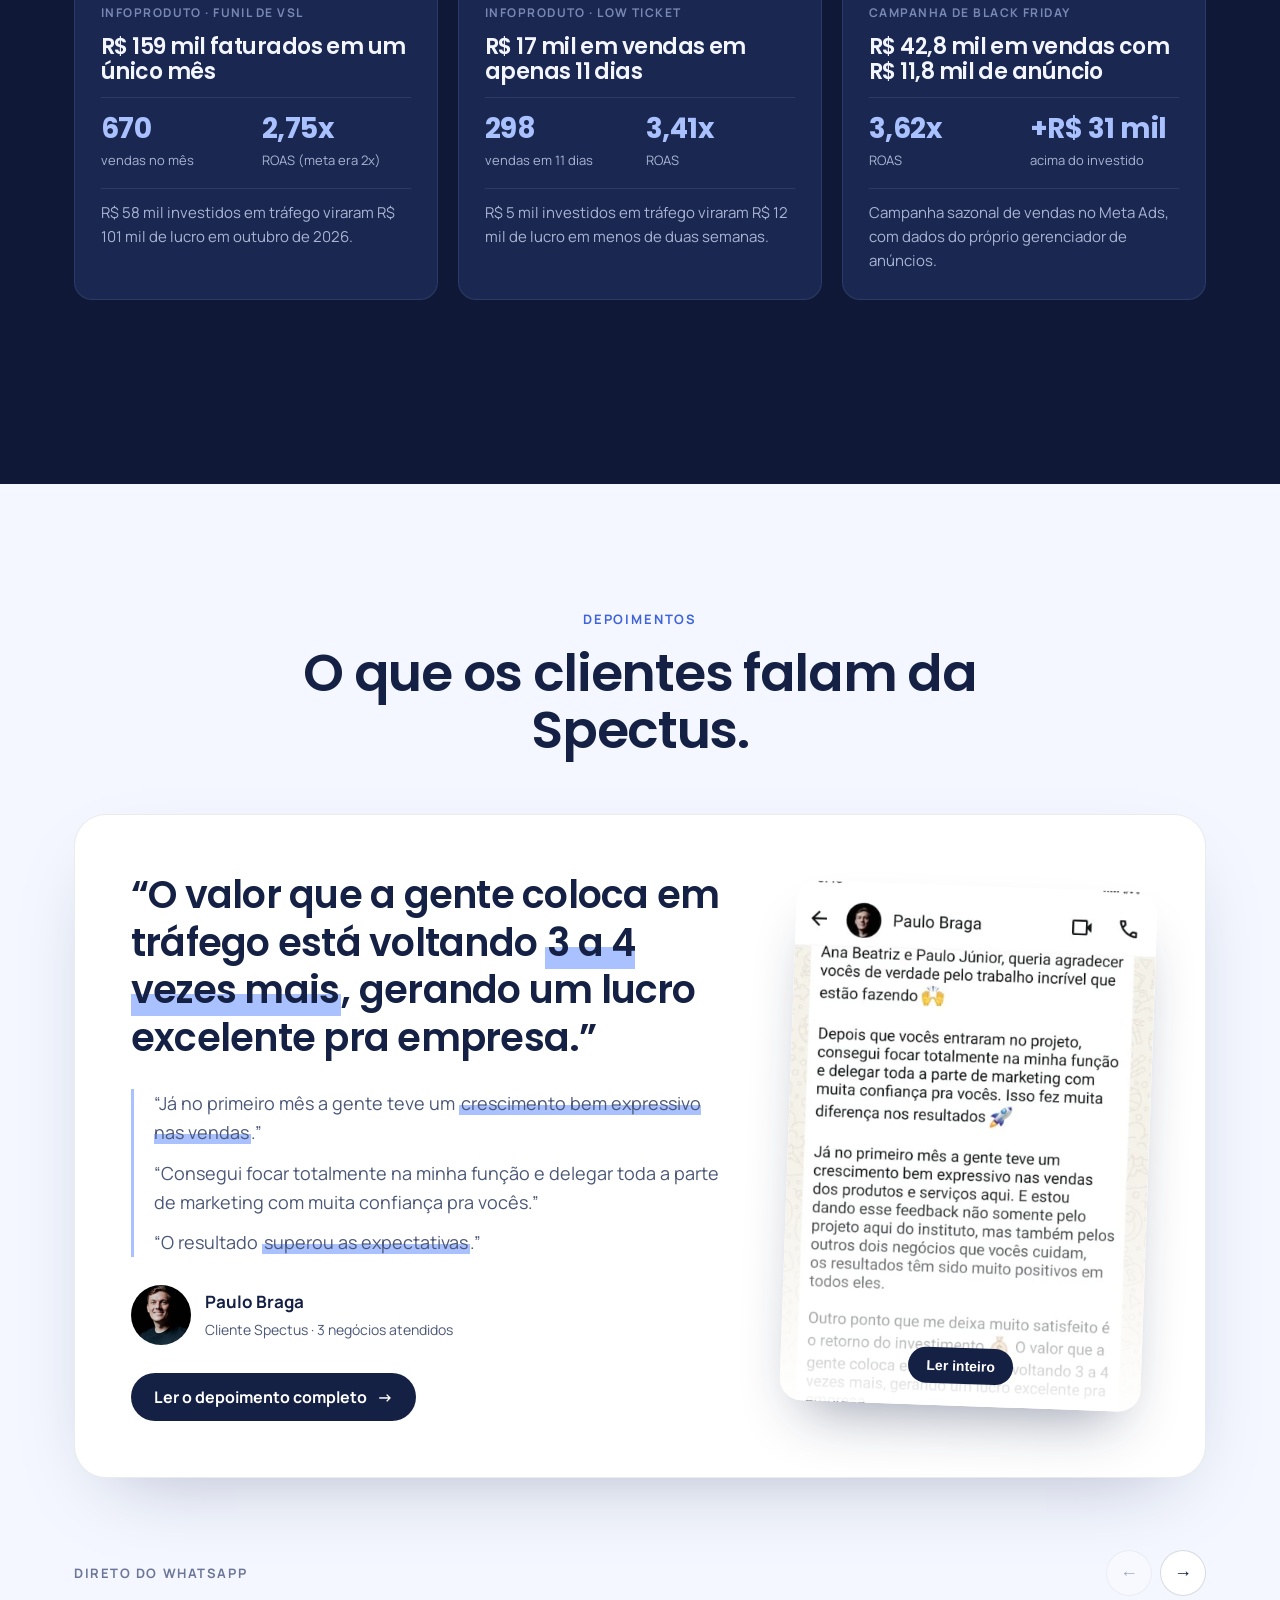
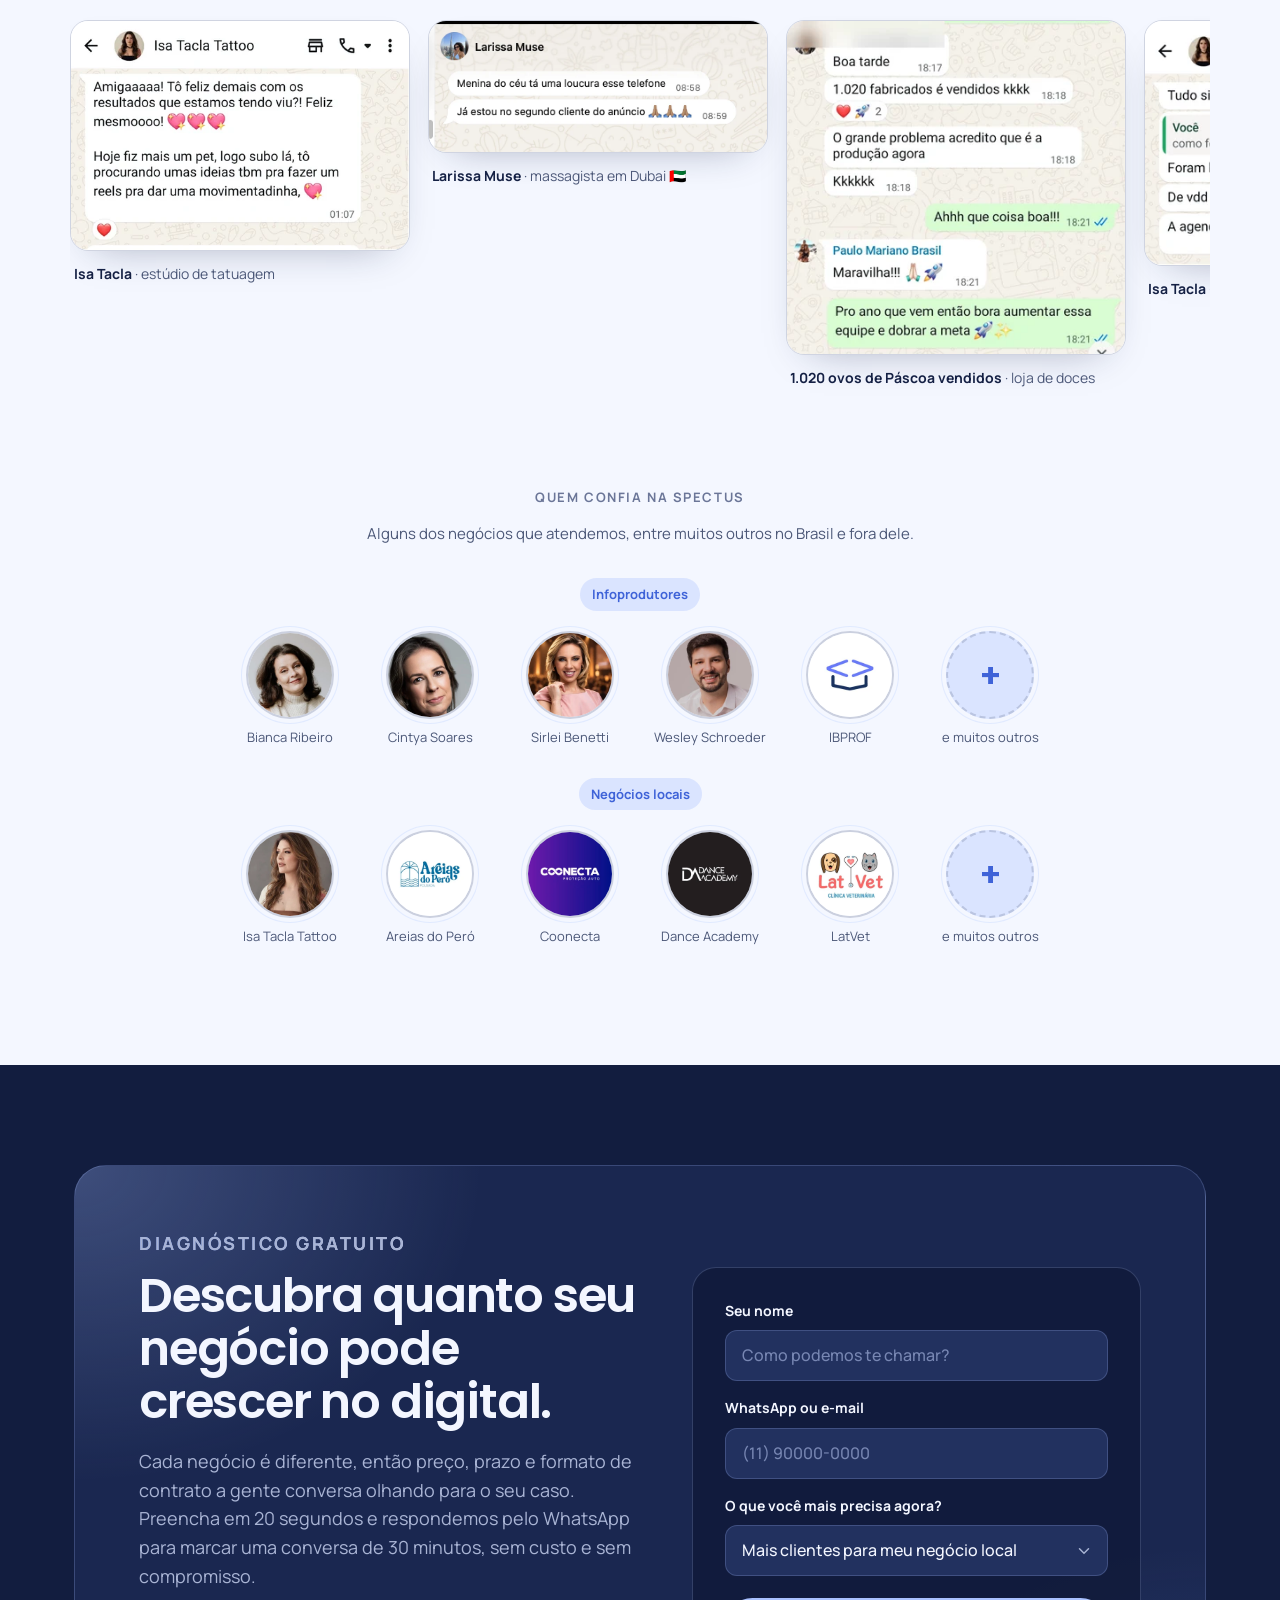
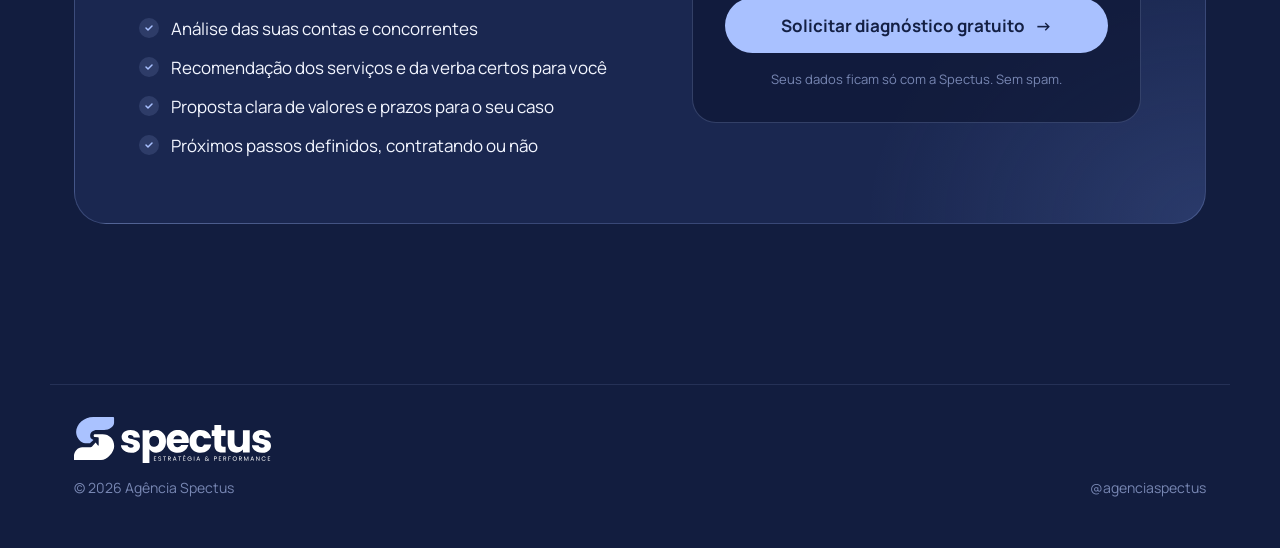
==== commit 29825e22: "Add files via upload" ====
--- a/index.html
+++ b/index.html
@@ -8,10 +8,10 @@
   <meta property="og:type" content="website">
   <meta property="og:locale" content="pt_BR">
   <meta property="og:site_name" content="Agência Spectus">
-  <meta property="og:url" content="https://agenciaspectus.com/">
+  <meta property="og:url" content="https://spectus.com.br/">
   <meta property="og:title" content="Spectus: tráfego pago que vira cliente">
   <meta property="og:description" content="Tráfego pago, Google Meu Negócio, copy, vídeos e landing pages para negócios locais e infoprodutos. Peça seu diagnóstico gratuito.">
-  <meta property="og:image" content="https://agenciaspectus.com/assets/og-image.jpg">
+  <meta property="og:image" content="https://spectus.com.br/assets/og-image.jpg">
   <meta property="og:image:width" content="1200">
   <meta property="og:image:height" content="630">
   <meta property="og:image:alt" content="Ana Beatriz e Paulo Júnior, da Spectus: tráfego pago que vira cliente">
@@ -76,7 +76,6 @@
 
     <div class="hero__media">
       <div class="hero__photo">
-        <img class="hero__photo-s" src="assets/img/s-marca-dagua.svg" alt="" aria-hidden="true">
         <img class="hero__photo-img" src="assets/img/ana-e-paulo.webp" alt="Ana Beatriz e Paulo Júnior, da Spectus" width="1080" height="1350" fetchpriority="high">
       </div>
       <div class="float-card float-card--a">
--- a/styles.css
+++ b/styles.css
@@ -174,12 +174,25 @@
 .slot--hero { aspect-ratio: 4 / 5; border-radius: 28px; }
 .hero__photo {
   position: relative; aspect-ratio: 4 / 5; border-radius: 28px; overflow: hidden; isolation: isolate;
-  background: radial-gradient(120% 85% at 50% 18%, #e4ecff 0%, #aac2ff 55%, #7f9ff5 100%);
+  /* fundo de estúdio: luz suave atrás das cabeças, cantos escuros */
+  background:
+    radial-gradient(70% 55% at 55% 30%, rgba(124,141,184,.55) 0%, rgba(58,70,104,.35) 45%, transparent 75%),
+    radial-gradient(140% 100% at 50% 35%, #2a3352 0%, #1a2240 55%, #10162c 100%);
   box-shadow: 0 40px 80px -40px rgba(0,0,0,.6);
 }
-.hero__photo-s {
-  position: absolute; z-index: -1; width: 88%; left: 50%; top: 5%; transform: translateX(-50%); opacity: .45;
-}
+/* granulado de filme por cima de foto + fundo, para virarem uma imagem só */
+.hero__photo::after {
+  content: ""; position: absolute; inset: 0; z-index: 2; pointer-events: none;
+  background-image: url("data:image/svg+xml,%3Csvg xmlns='http://www.w3.org/2000/svg' width='220' height='220'%3E%3Cfilter id='n'%3E%3CfeTurbulence type='fractalNoise' baseFrequency='.85' numOctaves='3' stitchTiles='stitch'/%3E%3CfeColorMatrix values='0 0 0 0 .5 0 0 0 0 .5 0 0 0 0 .5 0 0 0 .9 0'/%3E%3C/filter%3E%3Crect width='100%25' height='100%25' filter='url(%23n)'/%3E%3C/svg%3E");
+  opacity: .22; mix-blend-mode: overlay;
+}
+/* vinheta leve que "assenta" as pessoas no fundo */
+.hero__photo::before {
+  content: ""; position: absolute; inset: 0; z-index: 1; pointer-events: none;
+  background: radial-gradient(120% 90% at 50% 40%, transparent 55%, rgba(8,12,28,.45) 100%);
+  border-radius: inherit; box-shadow: inset 0 0 0 1px rgba(170,194,255,.14);
+}
+.hero__photo-img { z-index: 0; transform: scale(1.16); transform-origin: 50% 100%; }
 .hero__photo-img { position: absolute; left: 0; right: 0; top: 0; bottom: -2px; width: 100%; height: calc(100% + 2px); object-fit: cover; object-position: center bottom; }
 .float-card {
   position: absolute; display: grid; gap: 4px; padding: 14px 18px; border-radius: 16px;
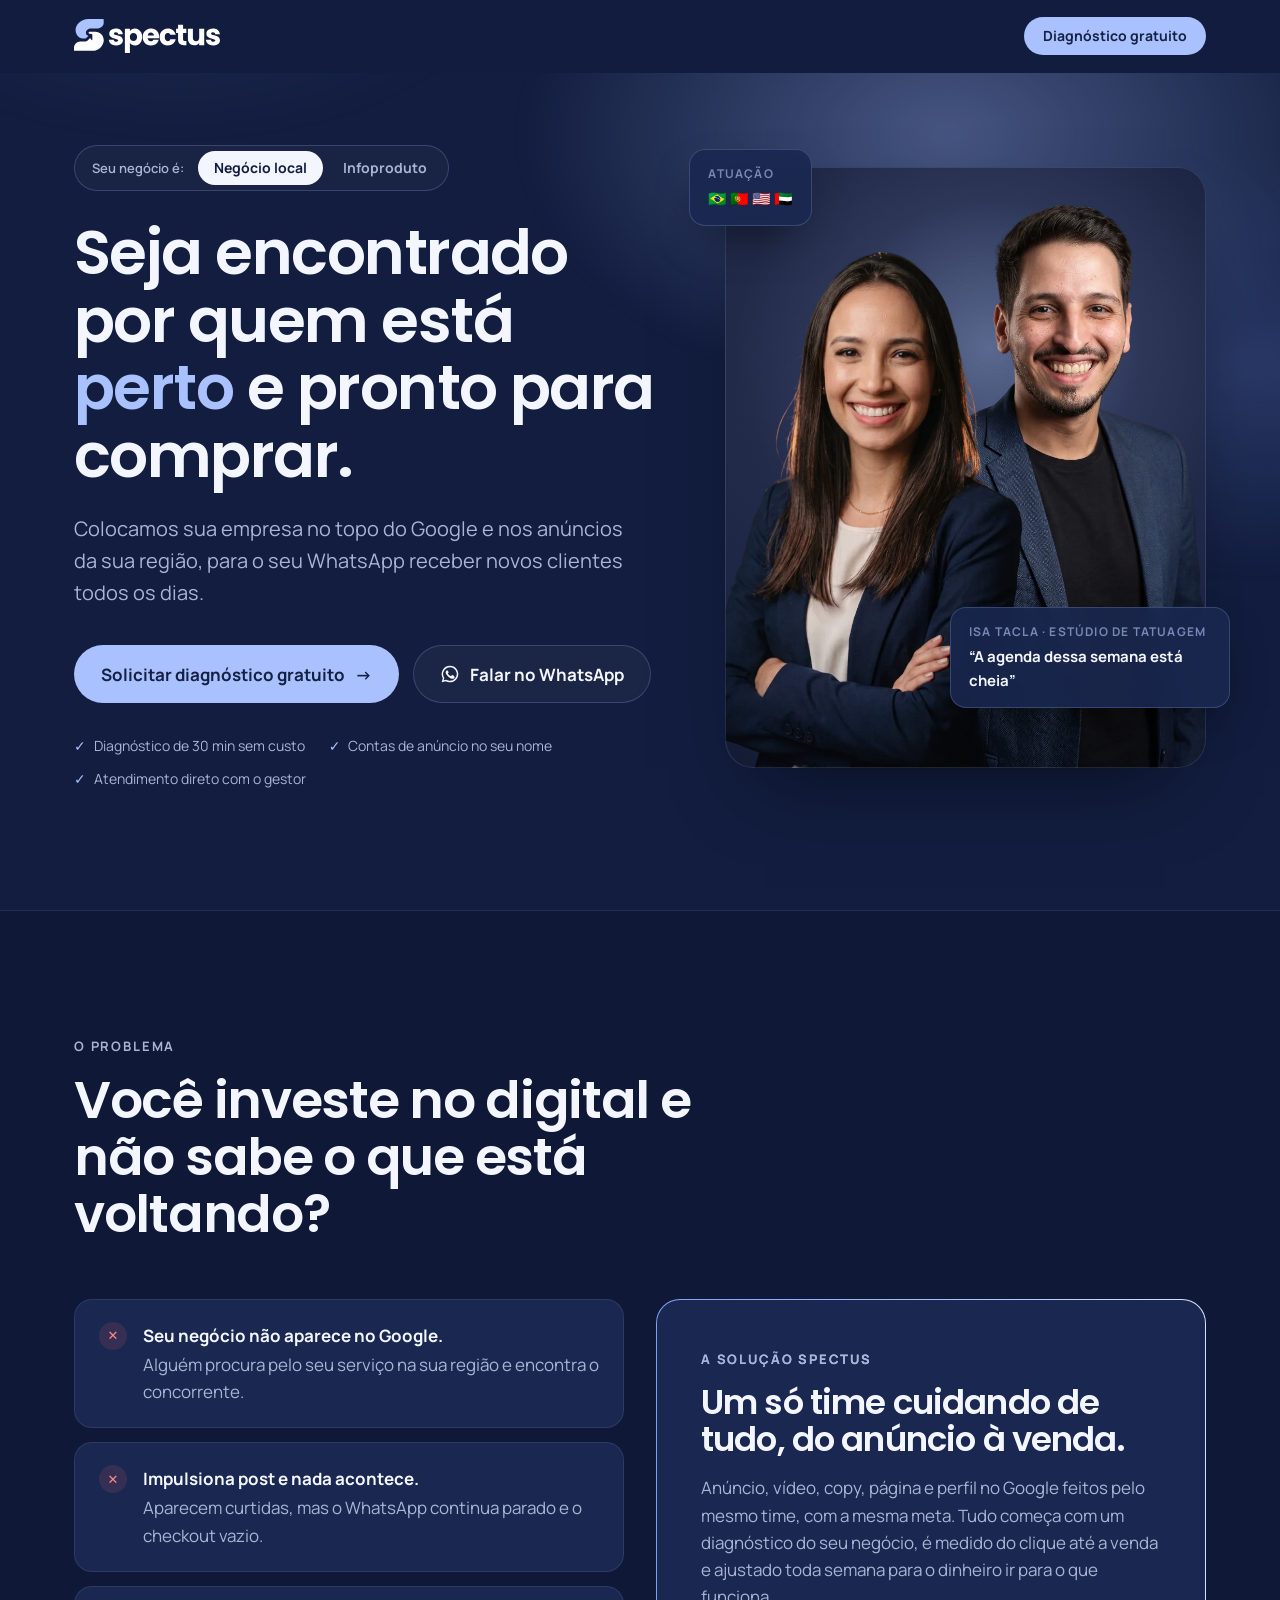
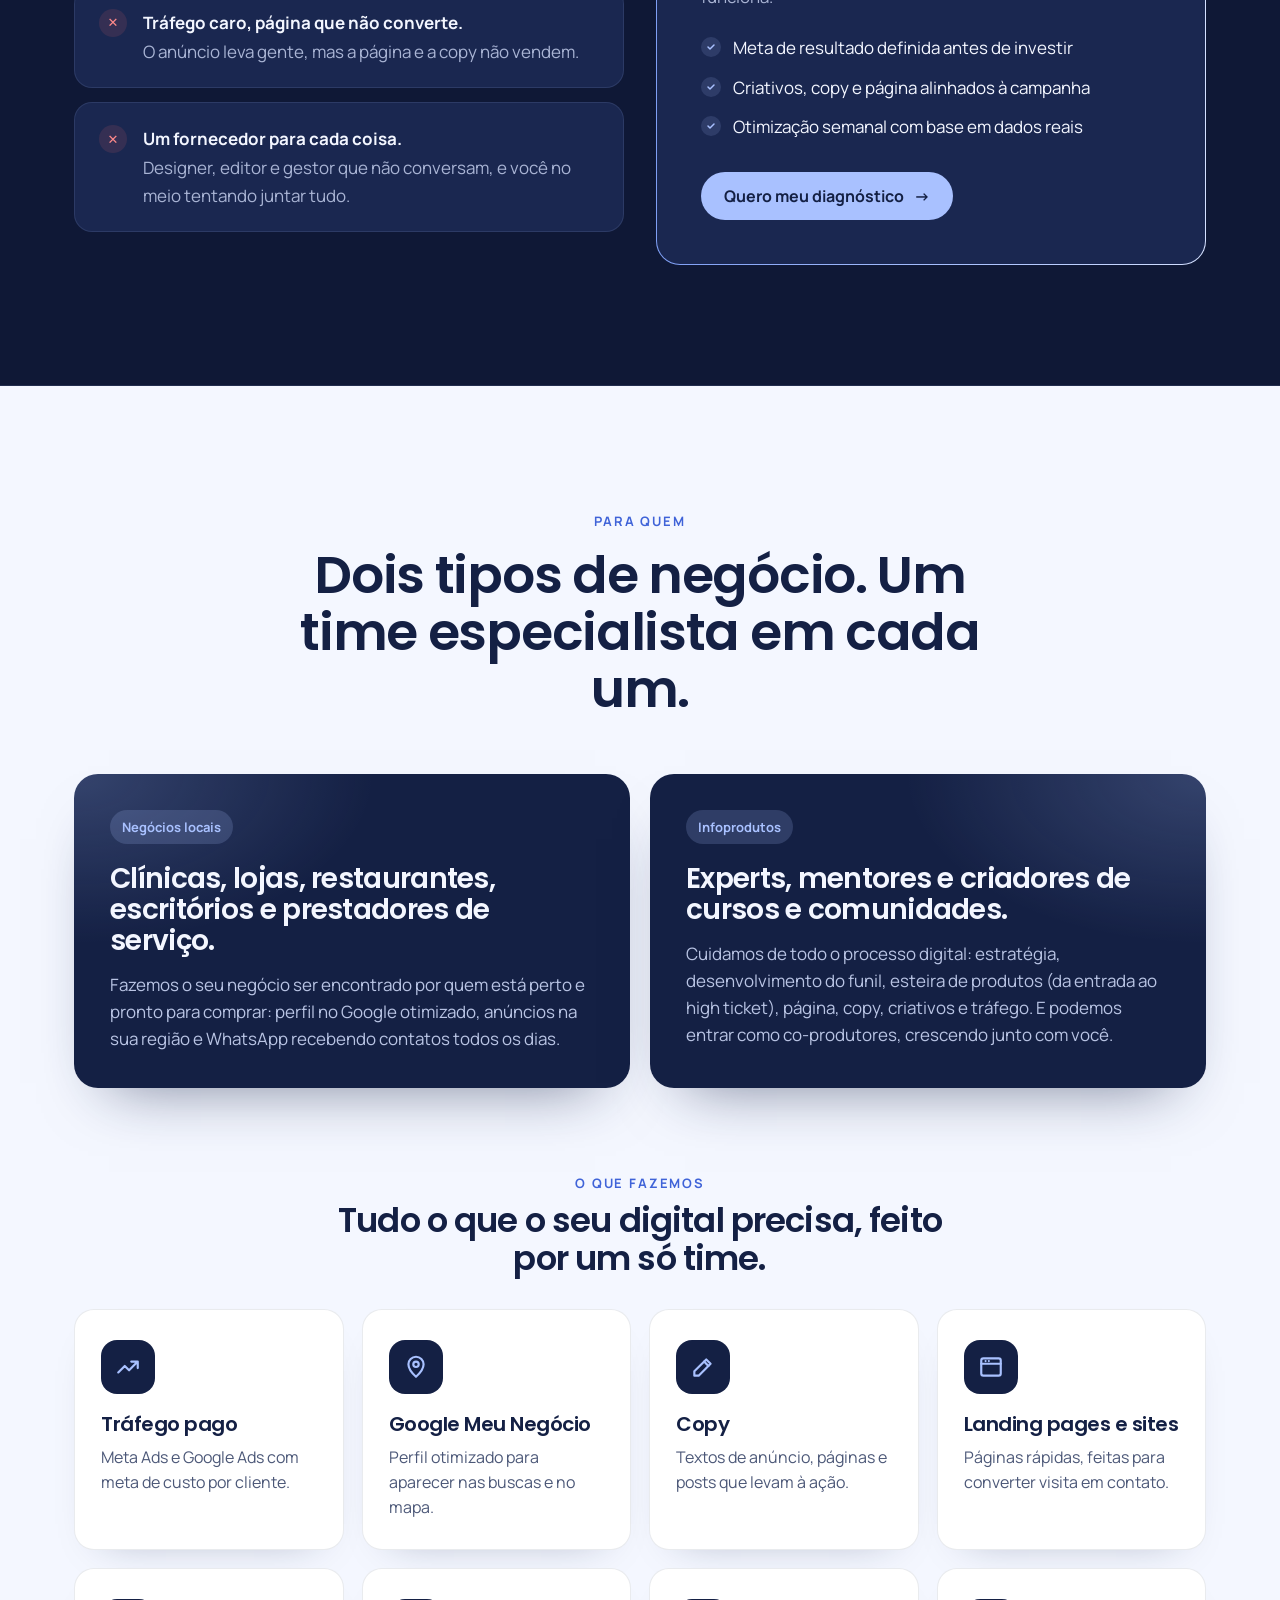
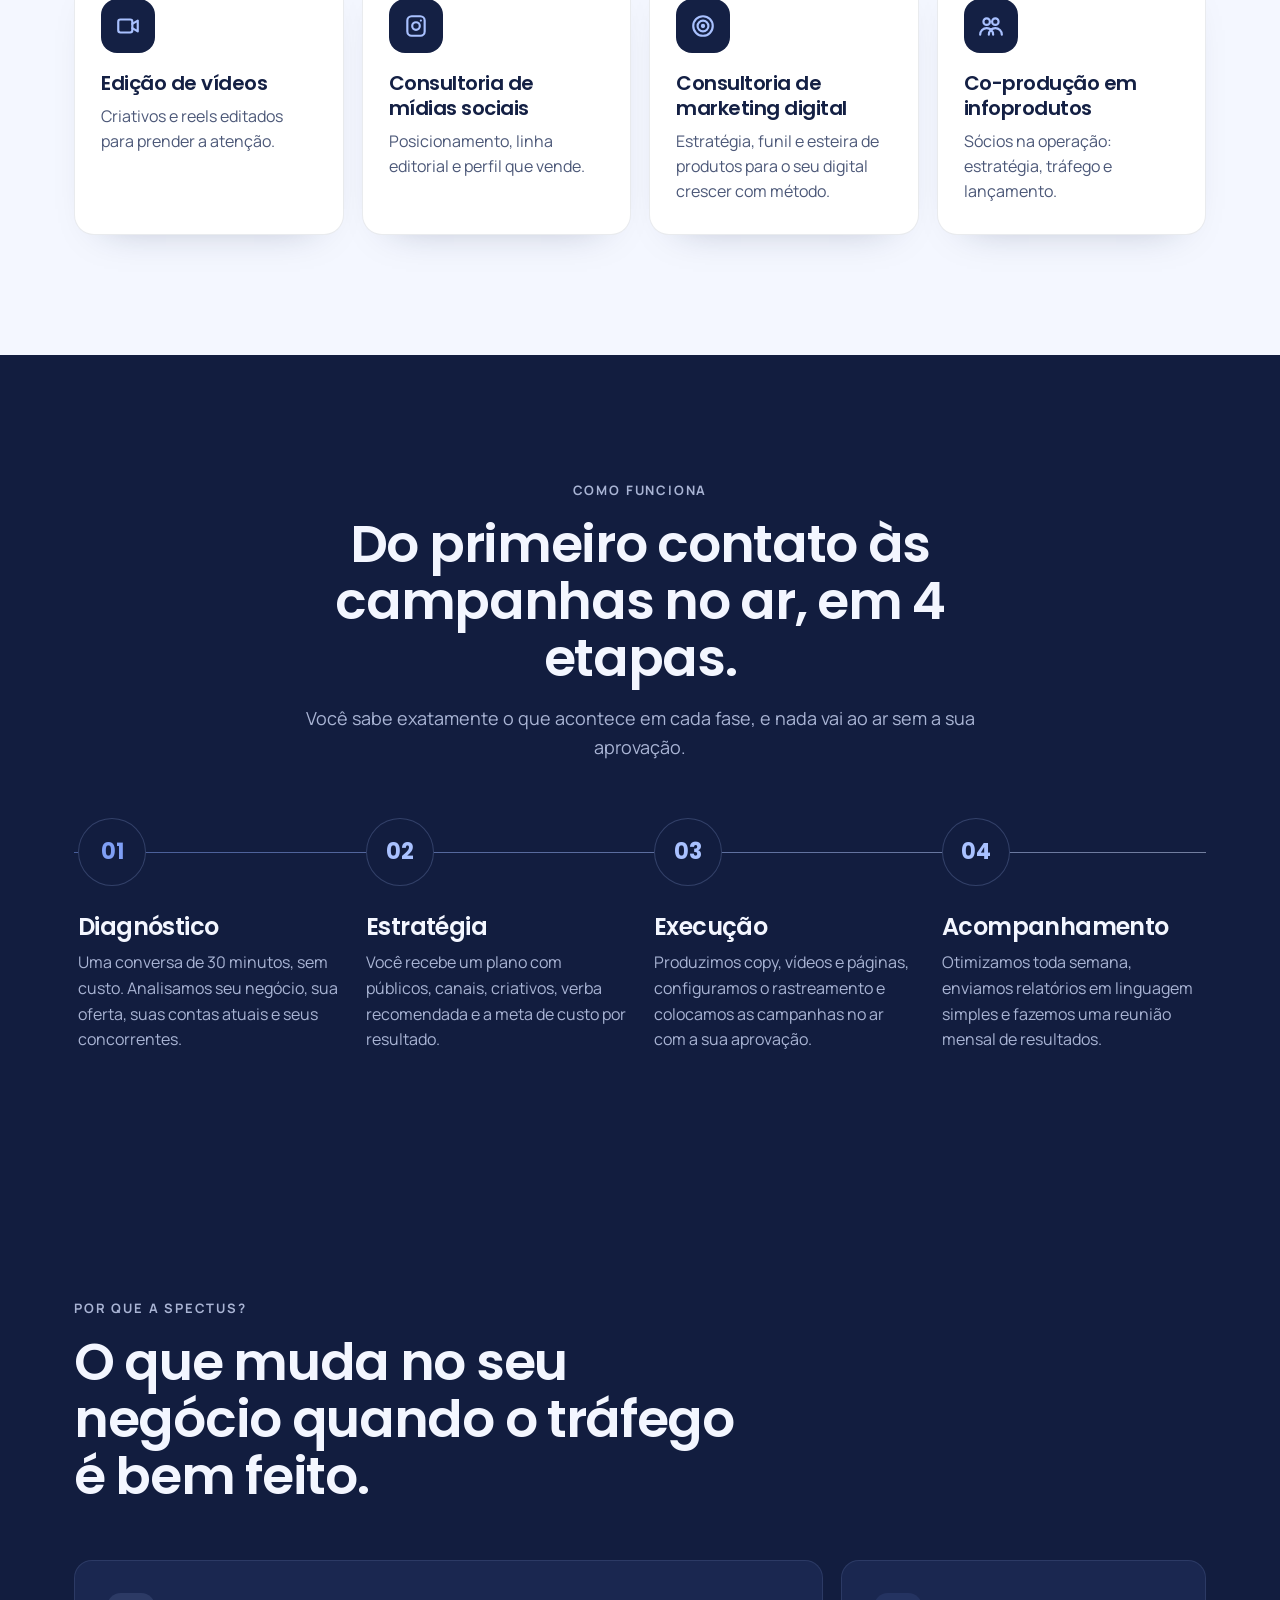
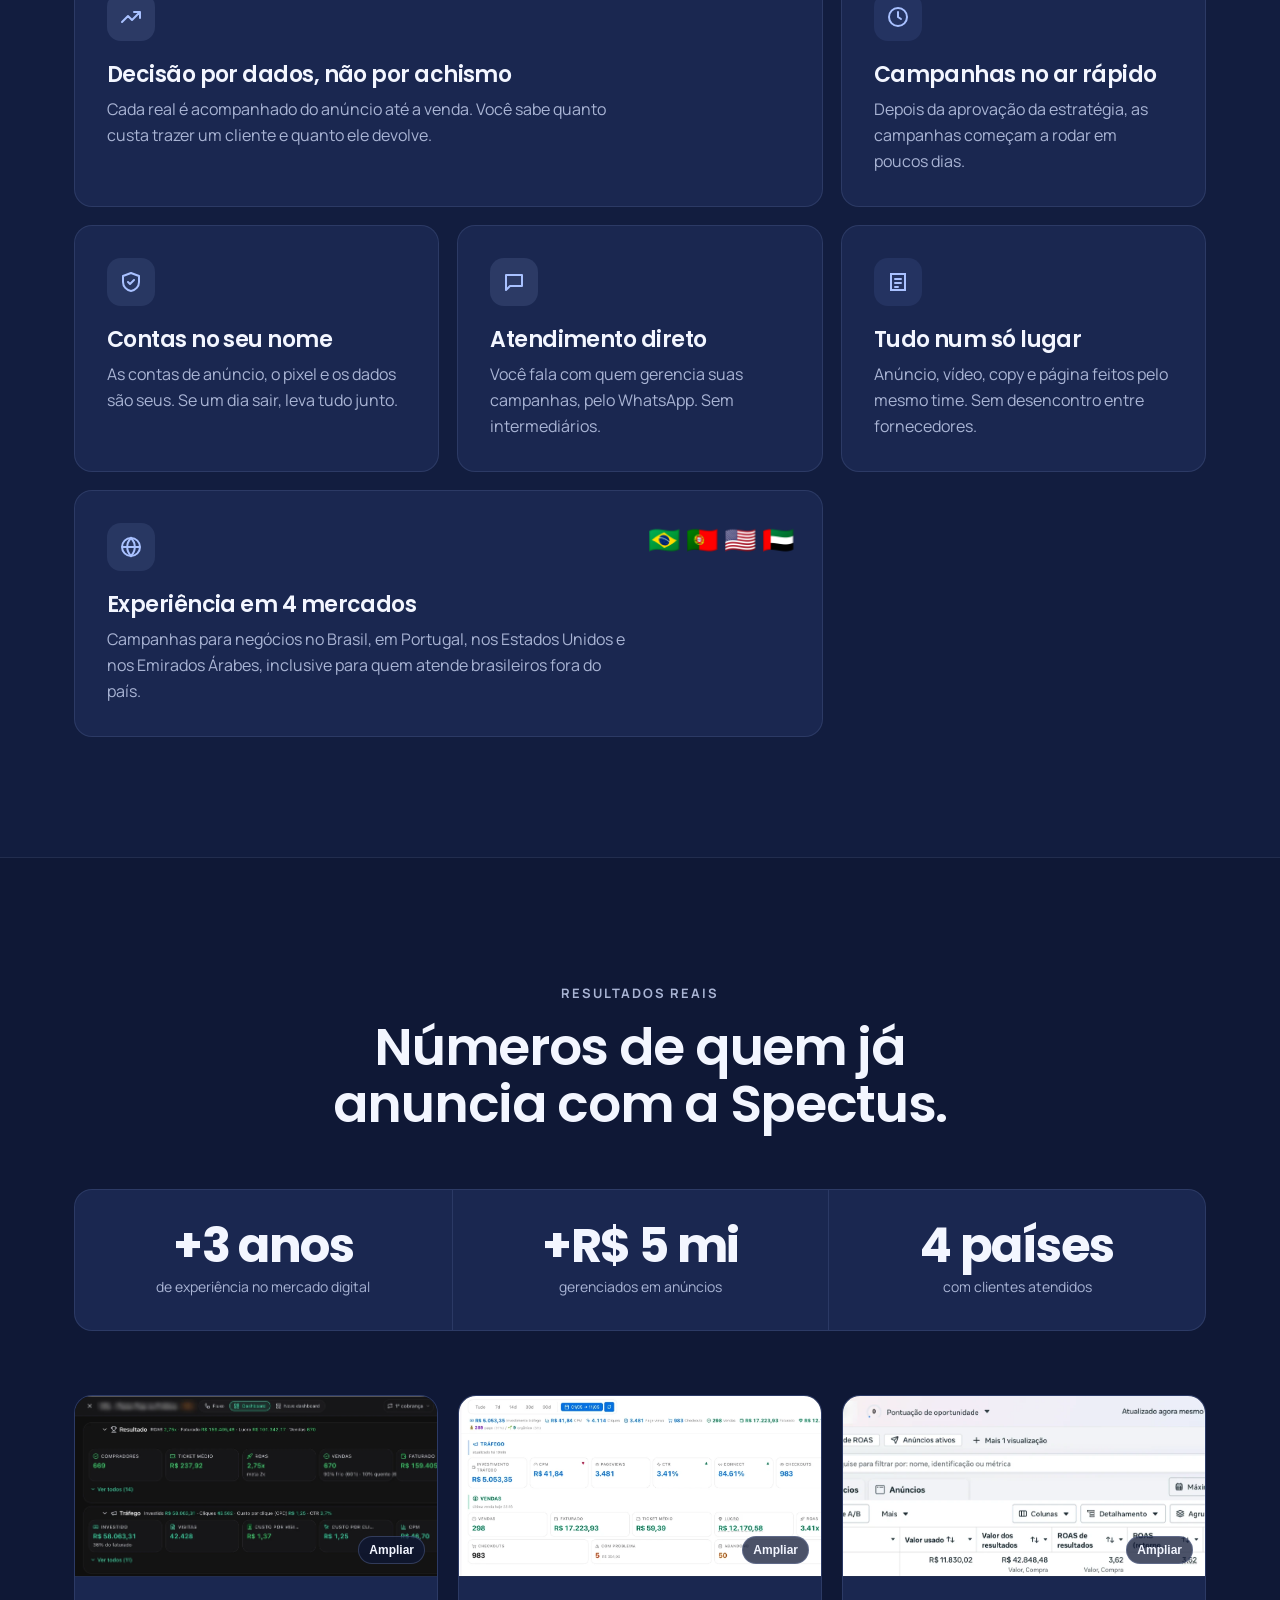
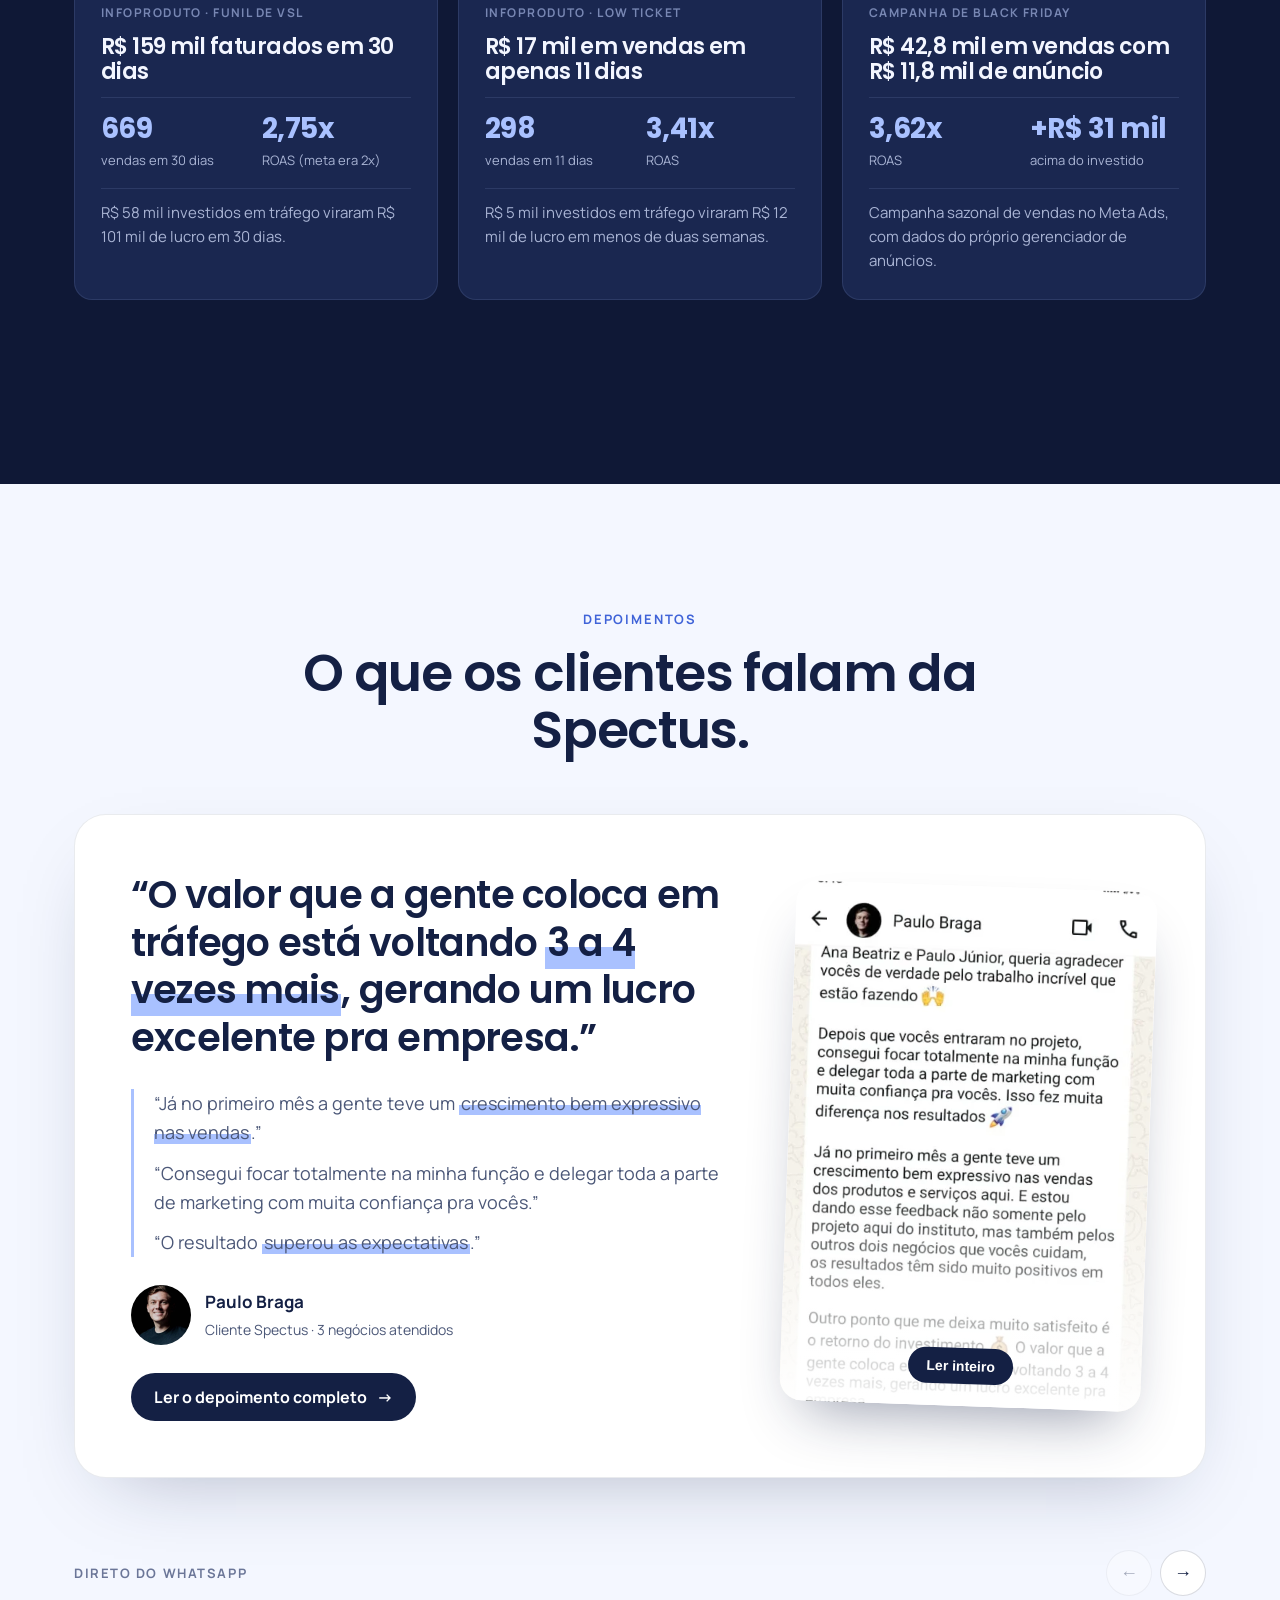
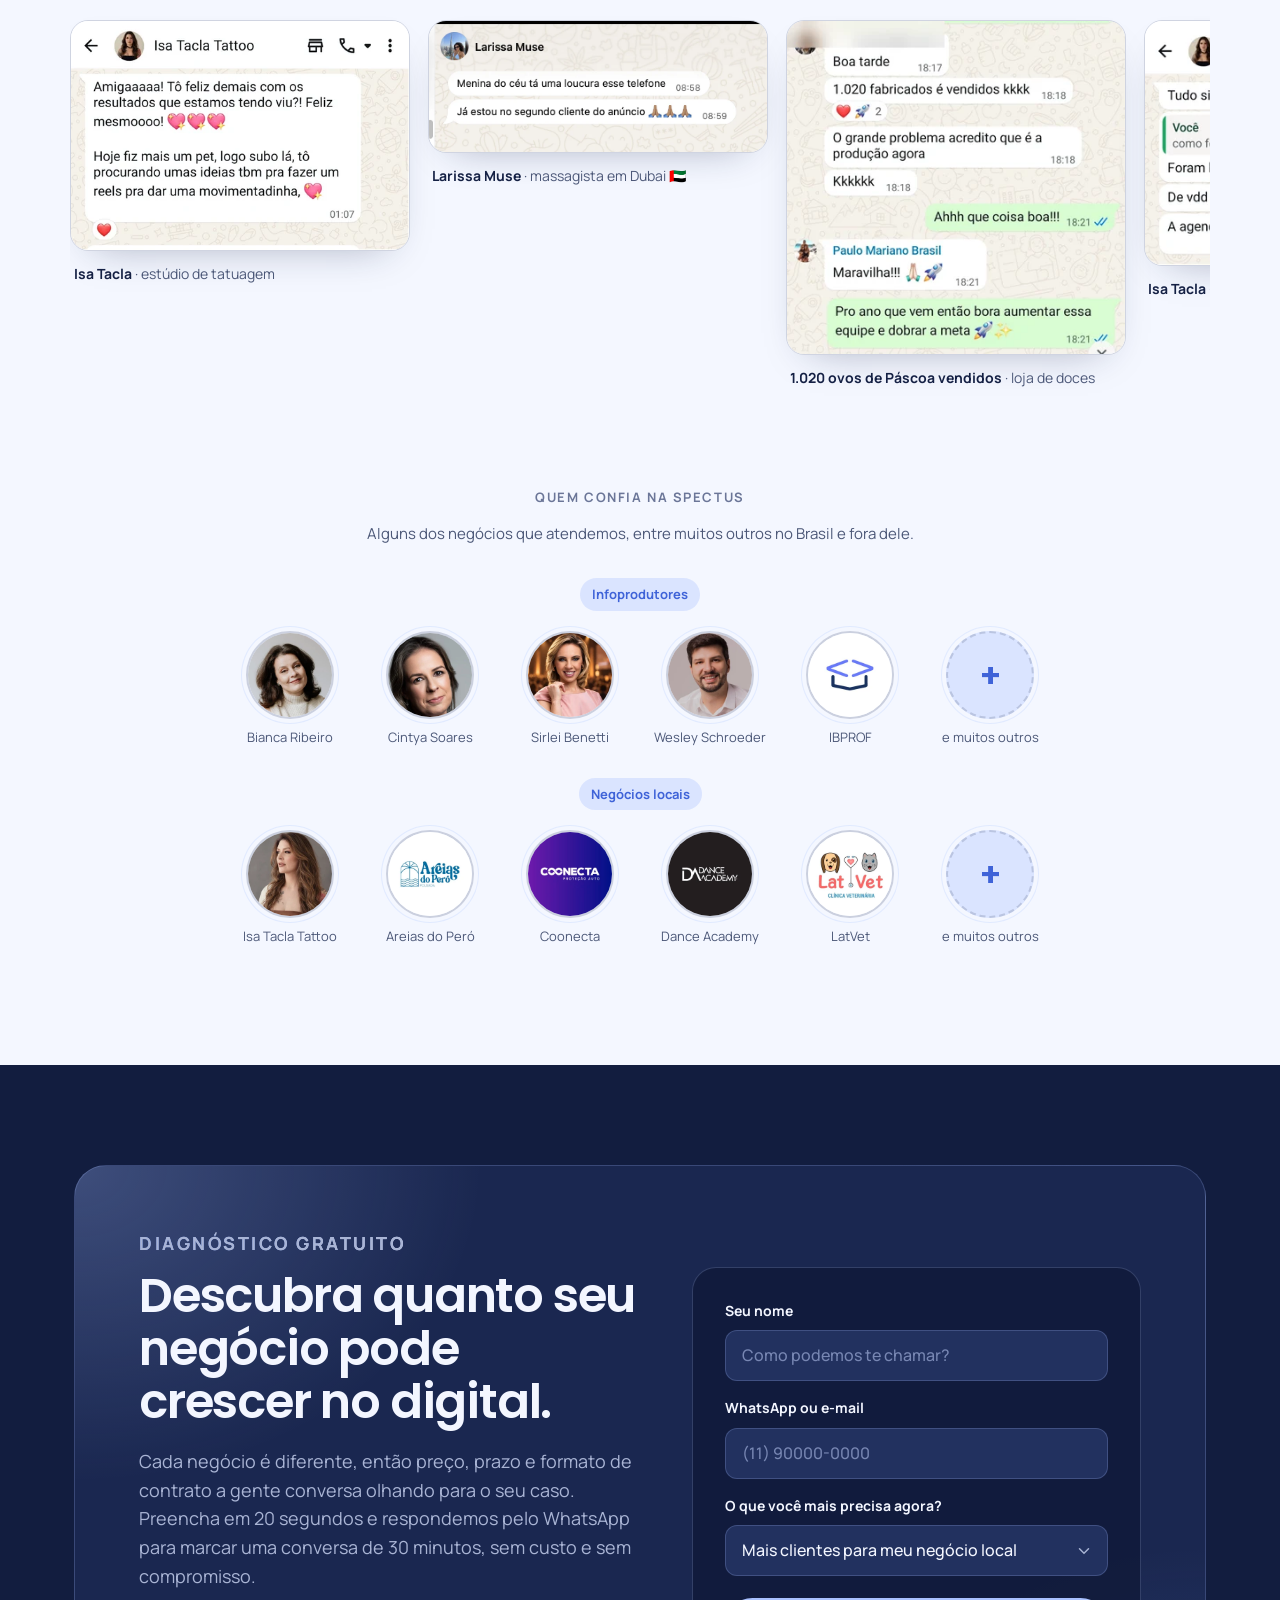
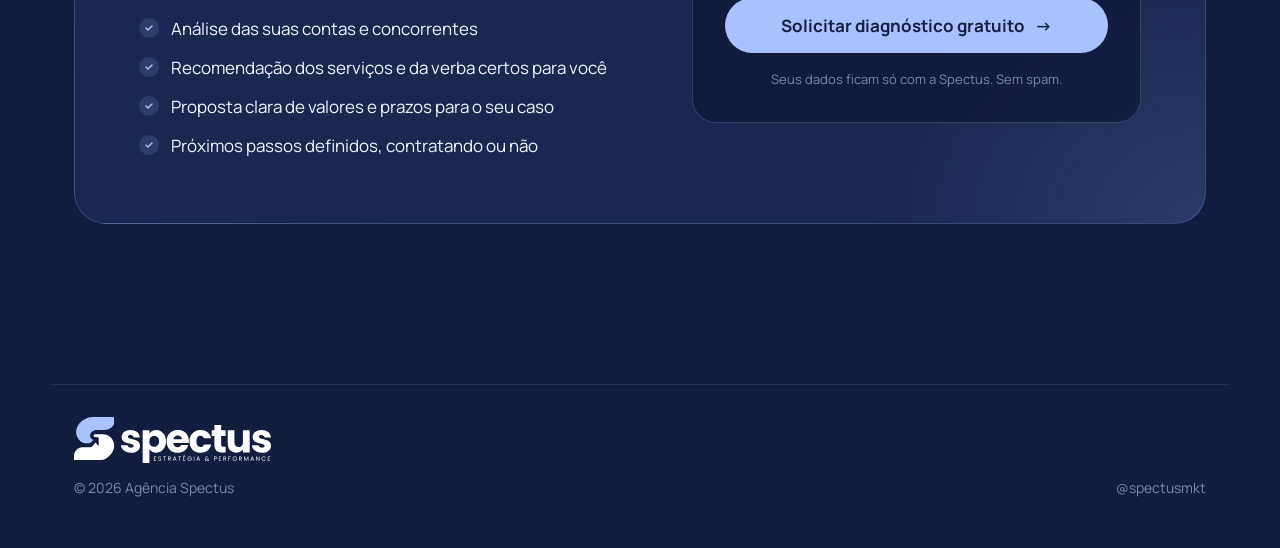
==== commit 7706d71b: "Add files via upload" ====
--- a/index.html
+++ b/index.html
@@ -53,11 +53,11 @@
 
       <div class="hero__head">
         <div data-aud="local"><h1>Seja encontrado por quem está <em>perto</em> e pronto para comprar.</h1></div>
-        <div data-aud="info" hidden><h1>Mais vendas no seu infoproduto, com um funil que <em>converte</em>.</h1></div>
+        <div data-aud="info" hidden><h1>Cuidamos de todo o digital do seu infoproduto, da <em>estratégia</em> à venda.</h1></div>
       </div>
       <div class="hero__lead">
         <div data-aud="local"><p class="lead">Colocamos sua empresa no topo do Google e nos anúncios da sua região, para o seu WhatsApp receber novos clientes todos os dias.</p></div>
-        <div data-aud="info" hidden><p class="lead">Página de vendas, copy, criativos e tráfego feitos pelo mesmo time e ajustados toda semana pelos números. Se fizer sentido, entramos como co-produtores.</p></div>
+        <div data-aud="info" hidden><p class="lead">Desenhamos a estratégia, montamos o funil e a esteira de produtos e executamos tudo: página, copy, criativos e tráfego. Você foca no conteúdo, e a gente cuida do processo, ajustando toda semana pelos números.</p></div>
       </div>
 
       <div class="hero__ctas">
@@ -69,8 +69,10 @@
       </div>
       <ul class="hero__trust">
         <li>Diagnóstico de 30 min sem custo</li>
-        <li>Contas de anúncio no seu nome</li>
-        <li>Atendimento direto com o gestor</li>
+        <li data-aud="local">Contas de anúncio no seu nome</li>
+        <li data-aud="local">Atendimento direto com o gestor</li>
+        <li data-aud="info" hidden>Estratégia de funil e esteira</li>
+        <li data-aud="info" hidden>Co-produção quando faz sentido</li>
       </ul>
     </div>
 
@@ -82,13 +84,10 @@
         <span class="float-card__k">Atuação</span>
         <span class="float-card__v">🇧🇷 🇵🇹 🇺🇸 🇦🇪</span>
       </div>
-      <div class="float-card float-card--b" data-aud="local">
+      <!-- Balão com frases de clientes: as frases giram (lista em script.js → QUOTES) -->
+      <div class="float-card float-card--b js-quotes" aria-hidden="true">
         <span class="float-card__k">Isa Tacla · estúdio de tatuagem</span>
         <span class="float-card__v">“A agenda dessa semana está cheia”</span>
-      </div>
-      <div class="float-card float-card--b" data-aud="info" hidden>
-        <span class="float-card__k">Resultado real · infoproduto</span>
-        <span class="float-card__v">R$ 159 mil faturados em 1 mês</span>
       </div>
     </div>
   </div>
@@ -142,7 +141,7 @@
       <article class="audience audience--alt reveal">
         <span class="audience__tag">Infoprodutos</span>
         <h3>Experts, mentores e criadores de cursos e comunidades.</h3>
-        <p>Estruturamos o funil completo, da página de vendas ao tráfego, e podemos entrar como co-produtores, crescendo junto com o seu produto.</p>
+        <p>Cuidamos de todo o processo digital: estratégia, desenvolvimento do funil, esteira de produtos (da entrada ao high ticket), página, copy, criativos e tráfego. E podemos entrar como co-produtores, crescendo junto com você.</p>
       </article>
     </div>
 
@@ -157,7 +156,7 @@
       <li class="service reveal"><span class="service__i" aria-hidden="true"><svg viewBox="0 0 24 24"><rect x="3" y="4" width="18" height="16" rx="2"/><path d="M3 9h18M7 6.5h.01M10 6.5h.01"/></svg></span><div><h3>Landing pages e sites</h3><p>Páginas rápidas, feitas para converter visita em contato.</p></div></li>
       <li class="service reveal"><span class="service__i" aria-hidden="true"><svg viewBox="0 0 24 24"><rect x="3" y="6" width="13" height="12" rx="2"/><path d="m16 10 5-3v10l-5-3"/></svg></span><div><h3>Edição de vídeos</h3><p>Criativos e reels editados para prender a atenção.</p></div></li>
       <li class="service reveal"><span class="service__i" aria-hidden="true"><svg viewBox="0 0 24 24"><rect x="4" y="3" width="16" height="18" rx="4"/><circle cx="12" cy="12" r="3.5"/><path d="M16.5 7h.01"/></svg></span><div><h3>Consultoria de mídias sociais</h3><p>Posicionamento, linha editorial e perfil que vende.</p></div></li>
-      <li class="service reveal"><span class="service__i" aria-hidden="true"><svg viewBox="0 0 24 24"><circle cx="12" cy="12" r="9"/><circle cx="12" cy="12" r="5"/><circle cx="12" cy="12" r="1"/></svg></span><div><h3>Consultoria de marketing digital</h3><p>Plano estratégico para o seu digital crescer com método.</p></div></li>
+      <li class="service reveal"><span class="service__i" aria-hidden="true"><svg viewBox="0 0 24 24"><circle cx="12" cy="12" r="9"/><circle cx="12" cy="12" r="5"/><circle cx="12" cy="12" r="1"/></svg></span><div><h3>Consultoria de marketing digital</h3><p>Estratégia, funil e esteira de produtos para o seu digital crescer com método.</p></div></li>
       <li class="service reveal"><span class="service__i" aria-hidden="true"><svg viewBox="0 0 24 24"><path d="M8 11a3 3 0 1 0 0-6 3 3 0 0 0 0 6ZM16 11a3 3 0 1 0 0-6 3 3 0 0 0 0 6ZM2 20a6 6 0 0 1 12 0M10 20a6 6 0 0 1 12 0"/></svg></span><div><h3>Co-produção em infoprodutos</h3><p>Sócios na operação: estratégia, tráfego e lançamento.</p></div></li>
     </ul>
   </div>
@@ -263,7 +262,7 @@
 
     <!-- Números de autoridade -->
     <dl class="stats reveal">
-      <div class="stat"><dt>de experiência em tráfego pago</dt><dd>3 anos</dd></div>
+      <div class="stat"><dt>de experiência no mercado digital</dt><dd>+3 anos</dd></div>
       <div class="stat"><dt>gerenciados em anúncios</dt><dd>+R$ 5 mi</dd></div>
       <div class="stat"><dt>com clientes atendidos</dt><dd>4 países</dd></div>
     </dl>
@@ -272,17 +271,17 @@
     <div class="cases">
       <article class="case reveal">
         <button type="button" class="case__shot js-zoom" data-src="assets/img/case-vsl.webp" aria-label="Ampliar print do resultado">
-          <img src="assets/img/case-vsl.webp" alt="Painel de vendas: ROAS 2,75x, R$ 159.405,48 faturados e 670 vendas em outubro" loading="lazy" width="2000" height="741">
+          <img src="assets/img/case-vsl.webp" alt="Painel de vendas: ROAS 2,75x, R$ 159.405,48 faturados e 670 vendas em 30 dias" loading="lazy" width="2000" height="741">
           <span class="case__zoom" aria-hidden="true">Ampliar</span>
         </button>
         <div class="case__body">
           <p class="case__tag">Infoproduto · funil de VSL</p>
-          <h3>R$ 159 mil faturados em um único mês</h3>
+          <h3>R$ 159 mil faturados em 30 dias</h3>
           <div class="case__metrics">
-            <div><strong>670</strong><span>vendas no mês</span></div>
+            <div><strong>670</strong><span>vendas em 30 dias</span></div>
             <div><strong>2,75x</strong><span>ROAS (meta era 2x)</span></div>
           </div>
-          <p class="case__text">R$ 58 mil investidos em tráfego viraram R$ 101 mil de lucro em outubro de 2026.</p>
+          <p class="case__text">R$ 58 mil investidos em tráfego viraram R$ 101 mil de lucro em 30 dias.</p>
         </div>
       </article>
       <article class="case reveal">
@@ -471,7 +470,7 @@
       <img src="assets/img/logo-clara.svg" alt="Spectus — Estratégia &amp; Performance" width="1294" height="301" loading="lazy">
       <span>© <span id="year">2026</span> Agência Spectus</span>
     </div>
-    <a href="https://instagram.com/agenciaspectus" target="_blank" rel="noopener">@agenciaspectus</a>
+    <a href="https://instagram.com/spectusmkt" target="_blank" rel="noopener">@spectusmkt</a>
   </div>
 </footer>
 
--- a/styles.css
+++ b/styles.css
@@ -202,8 +202,10 @@
 }
 .float-card__k { font-size: 12px; letter-spacing: .1em; text-transform: uppercase; color: var(--dim); font-weight: 700; }
 .float-card__v { font-weight: 700; font-size: 15px; }
-.float-card--a { left: -36px; top: 12%; animation: float 6s ease-in-out infinite; }
-.float-card--b { right: -24px; bottom: 10%; animation: float 7s ease-in-out infinite reverse; }
+.float-card--a { left: -36px; top: -18px; animation: float 6s ease-in-out infinite; }
+.float-card--b { right: -24px; bottom: 10%; max-width: 280px; animation: float 7s ease-in-out infinite reverse; }
+.js-quotes > span { transition: opacity .45s ease, transform .45s ease; }
+.js-quotes.is-swapping > span { opacity: 0; transform: translateY(6px); }
 @keyframes float { 50% { transform: translateY(-10px); } }
 
 @media (max-width: 960px) {
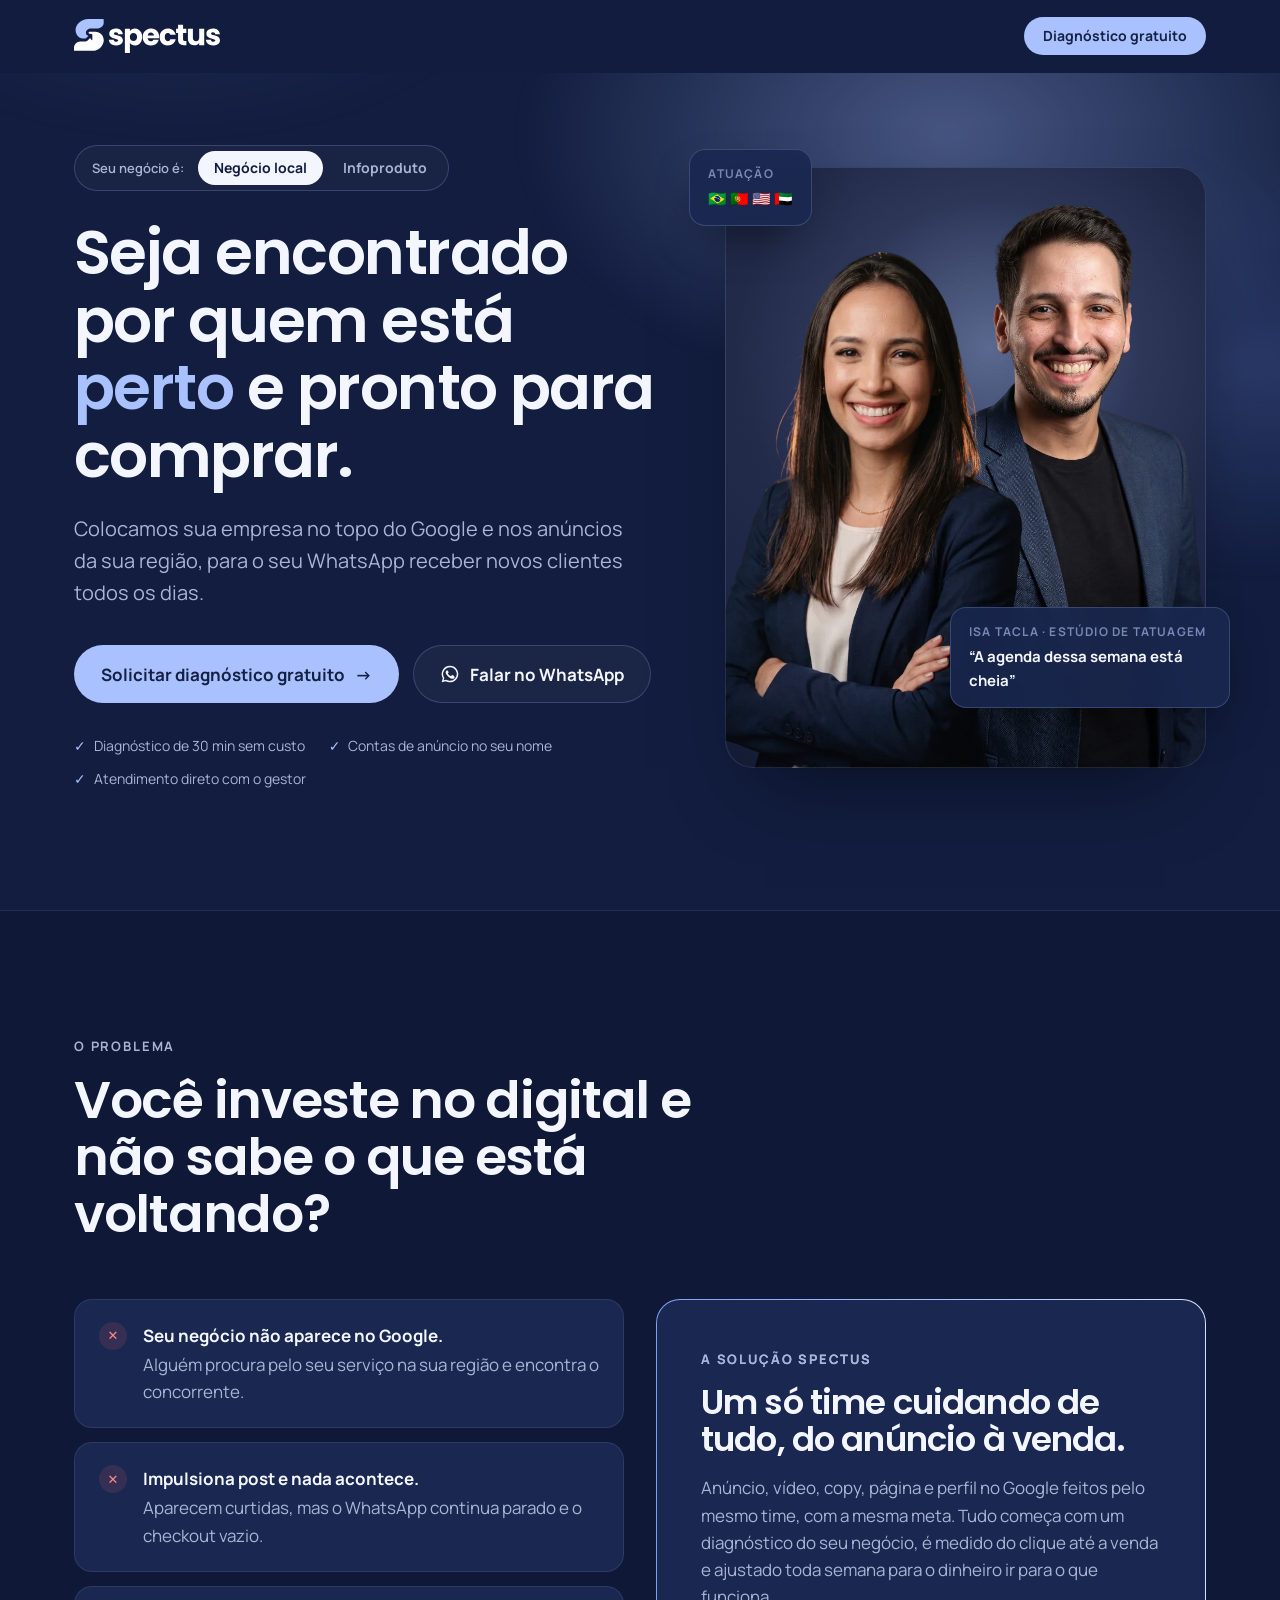
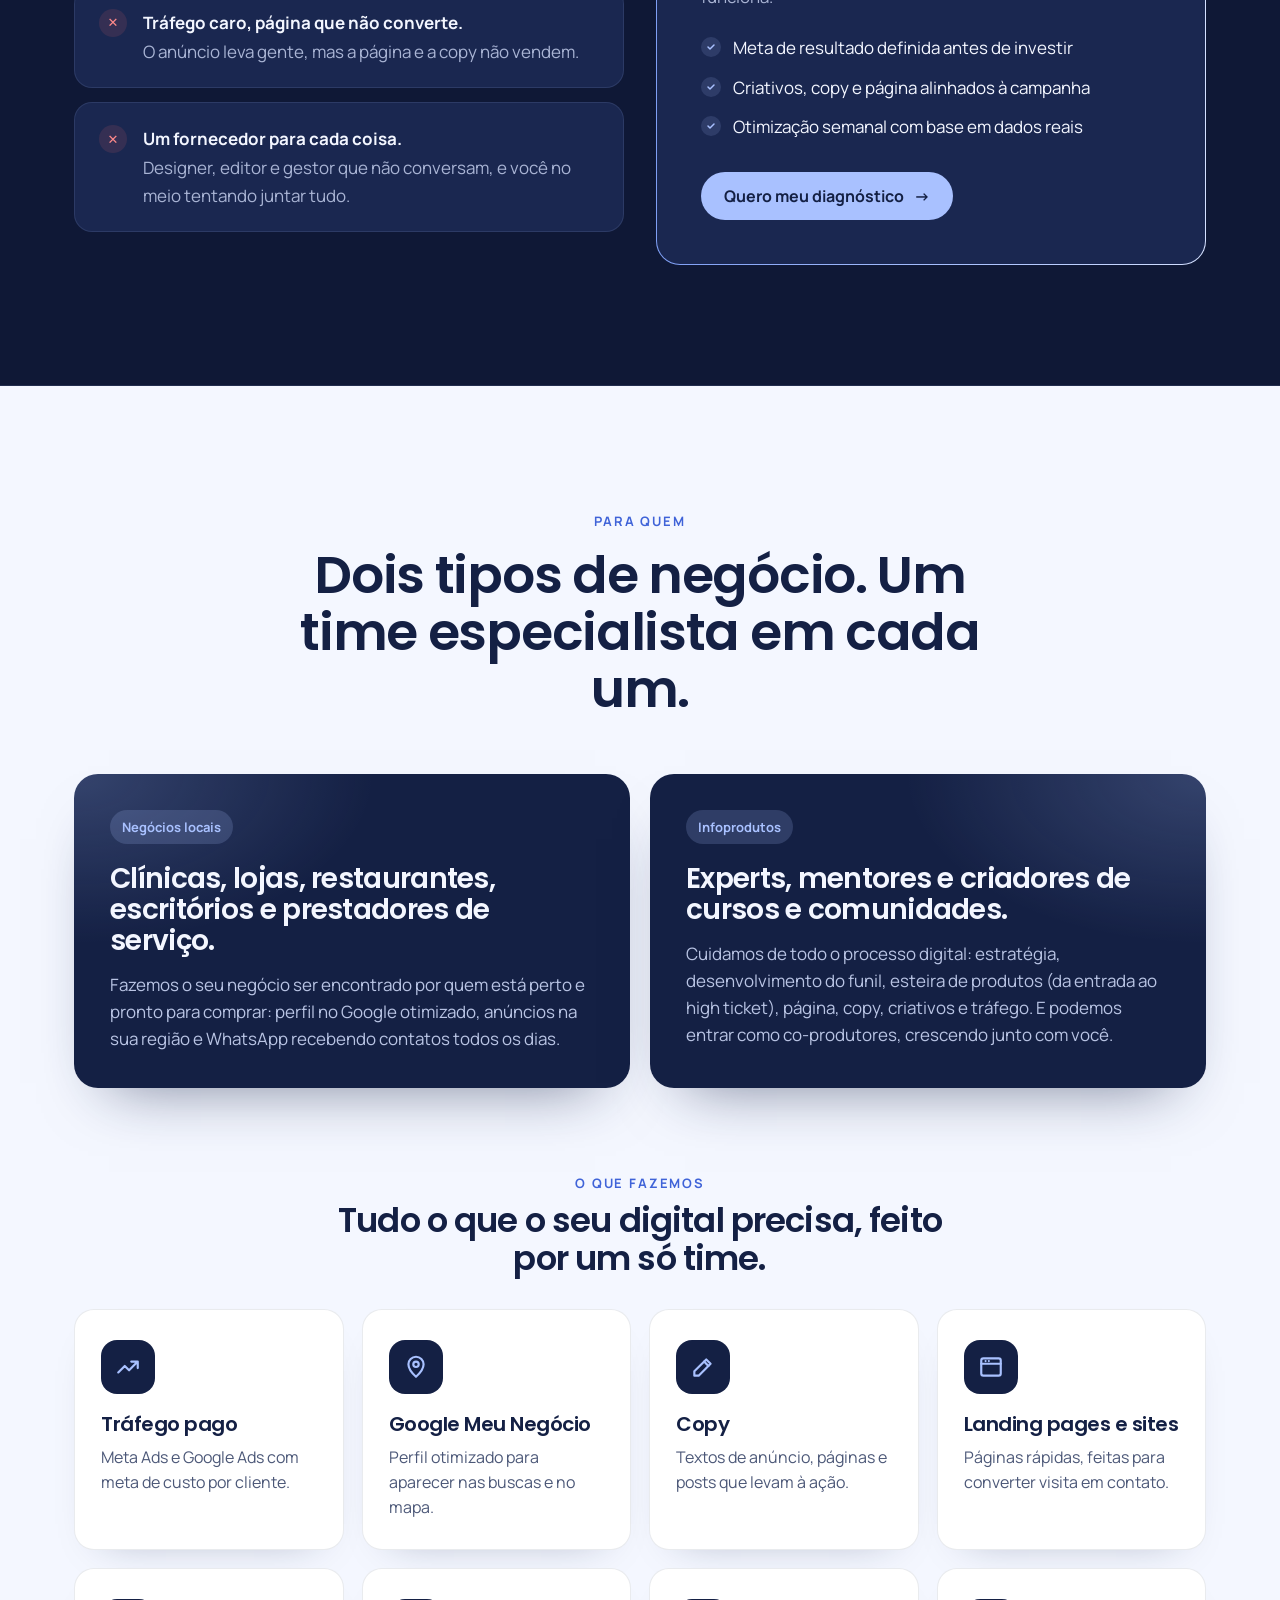
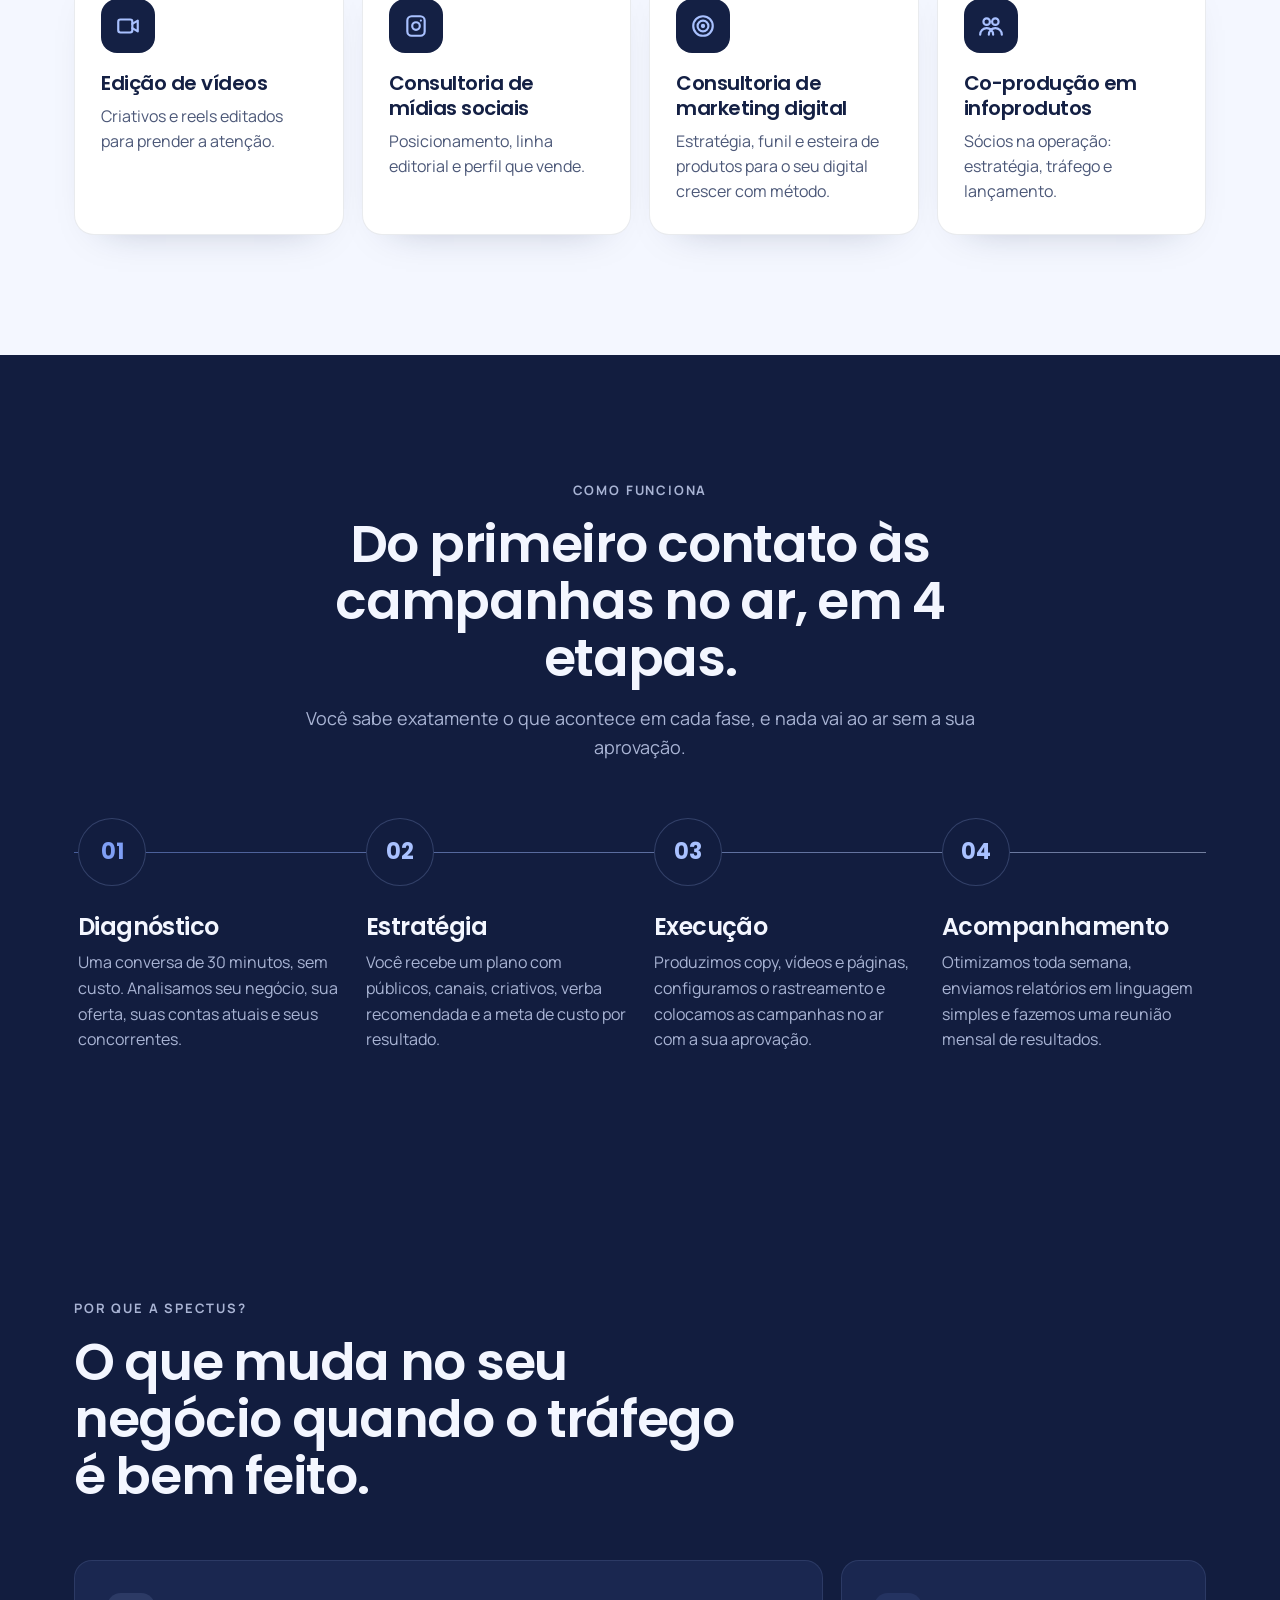
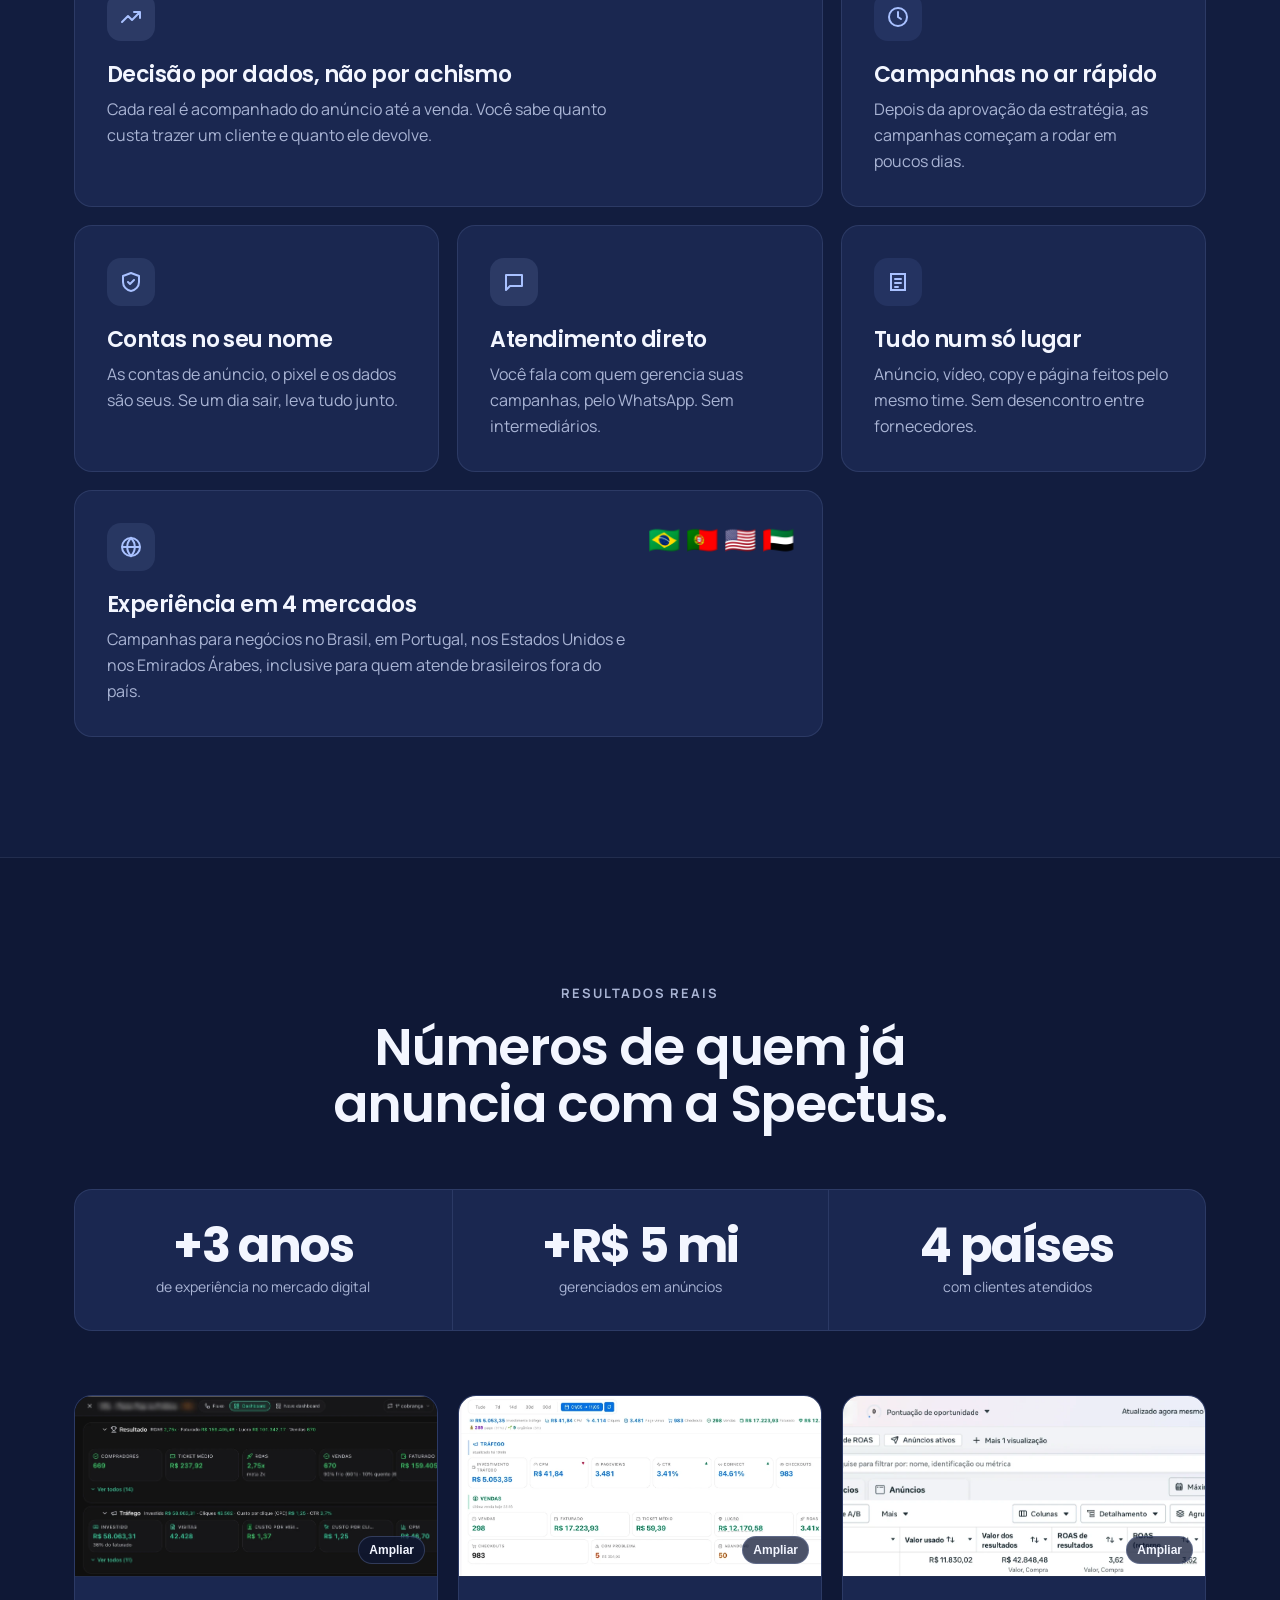
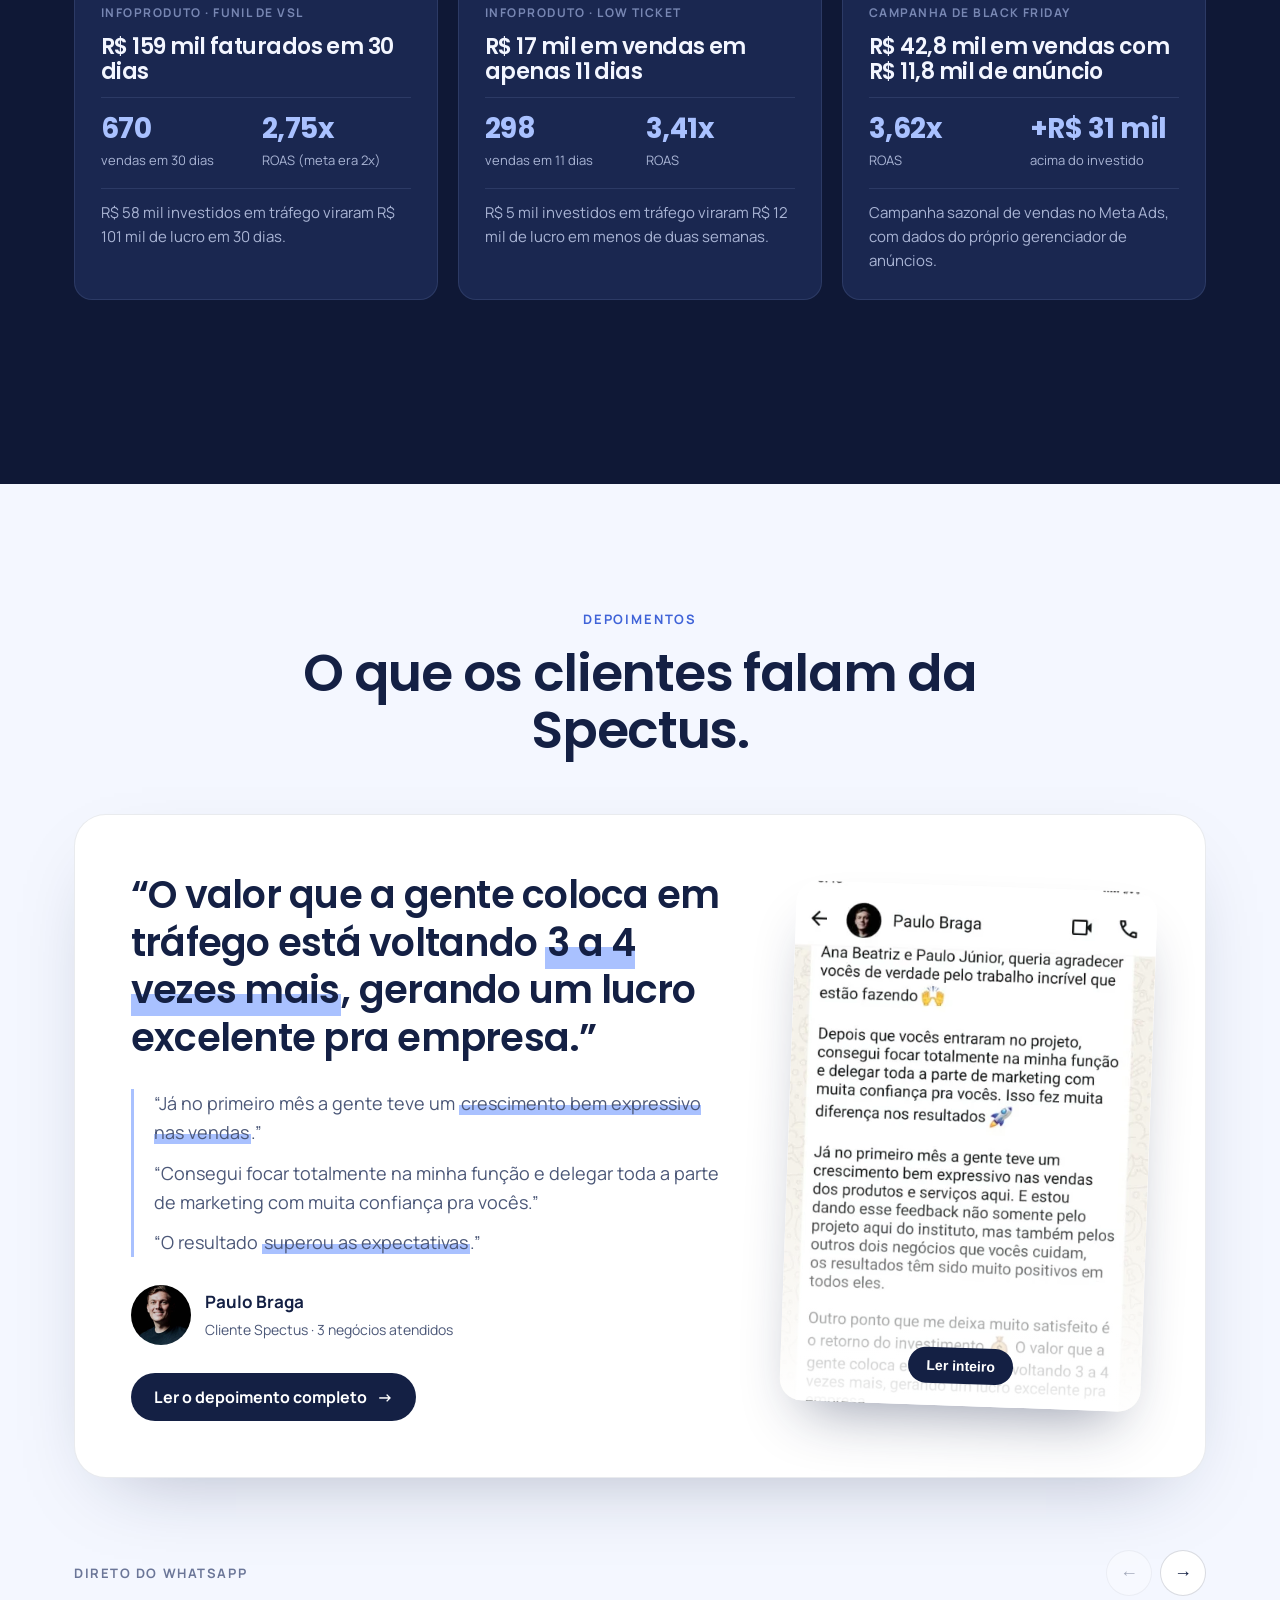
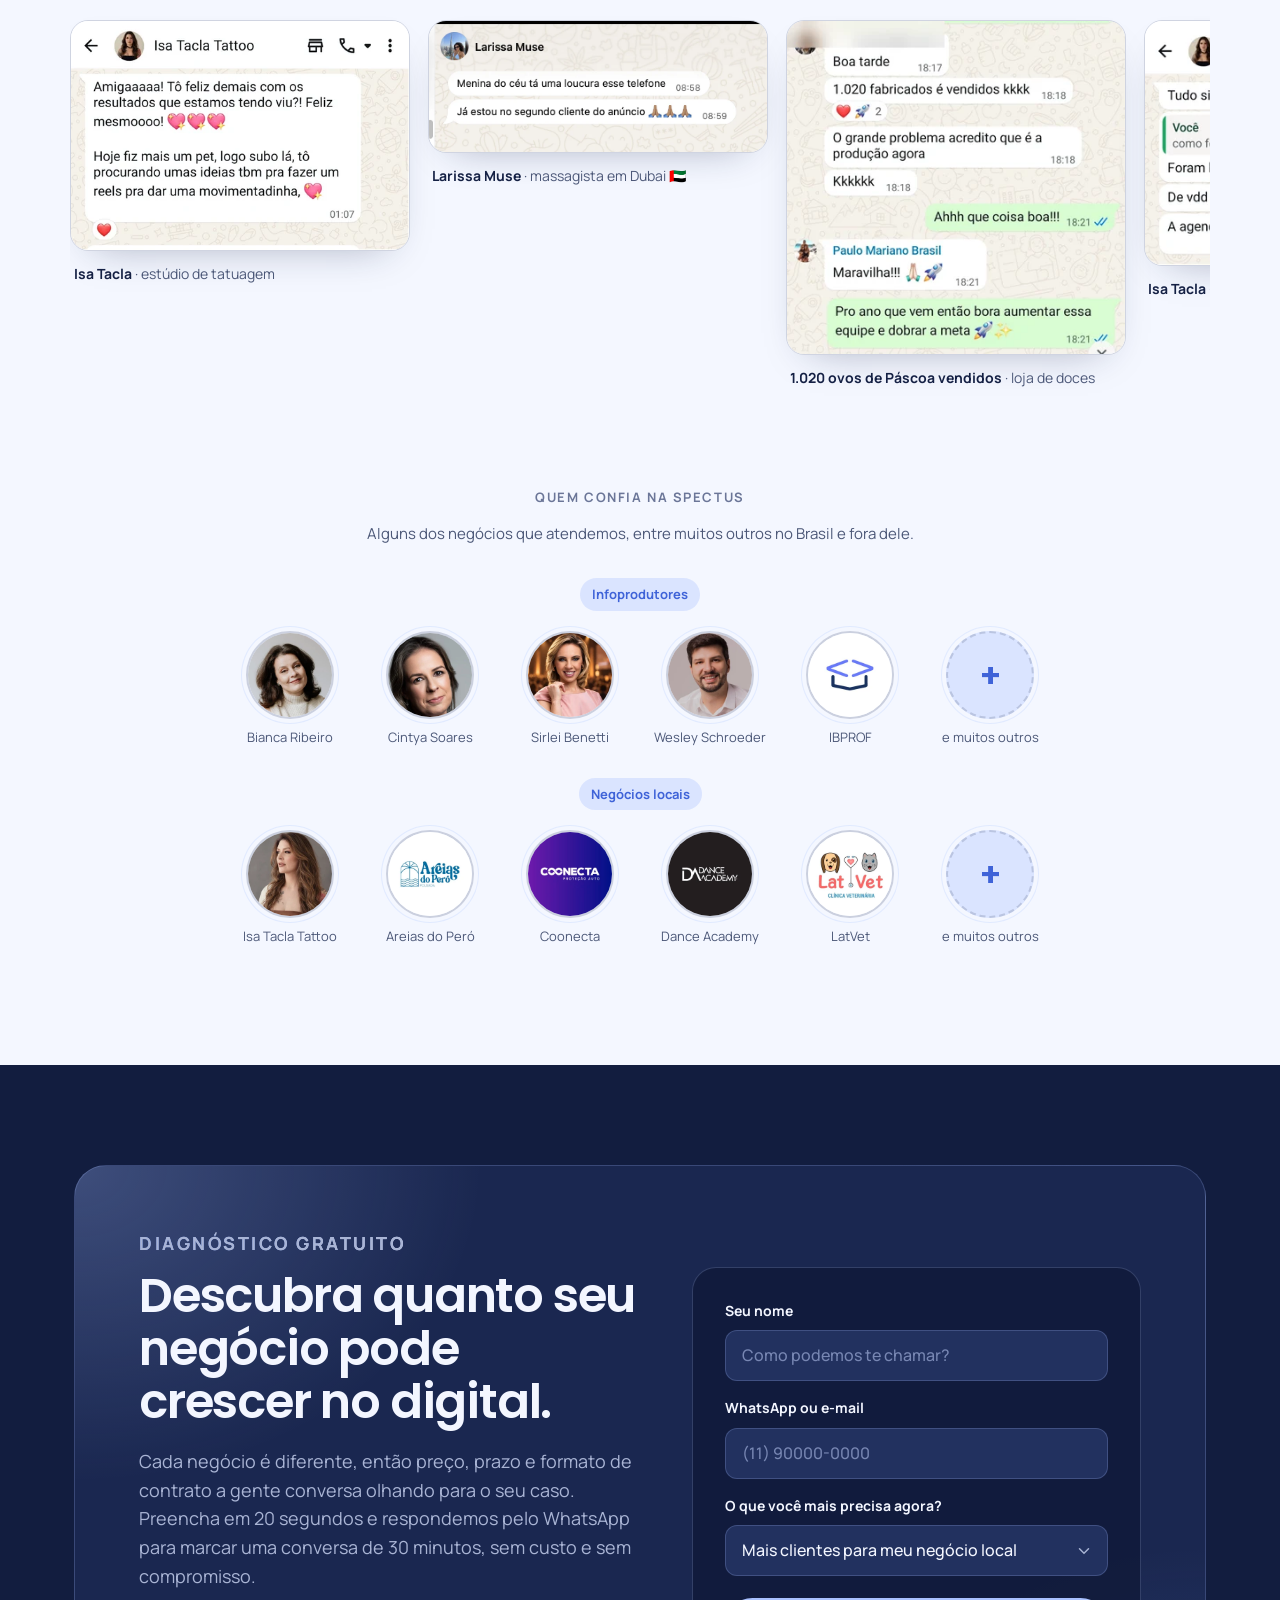
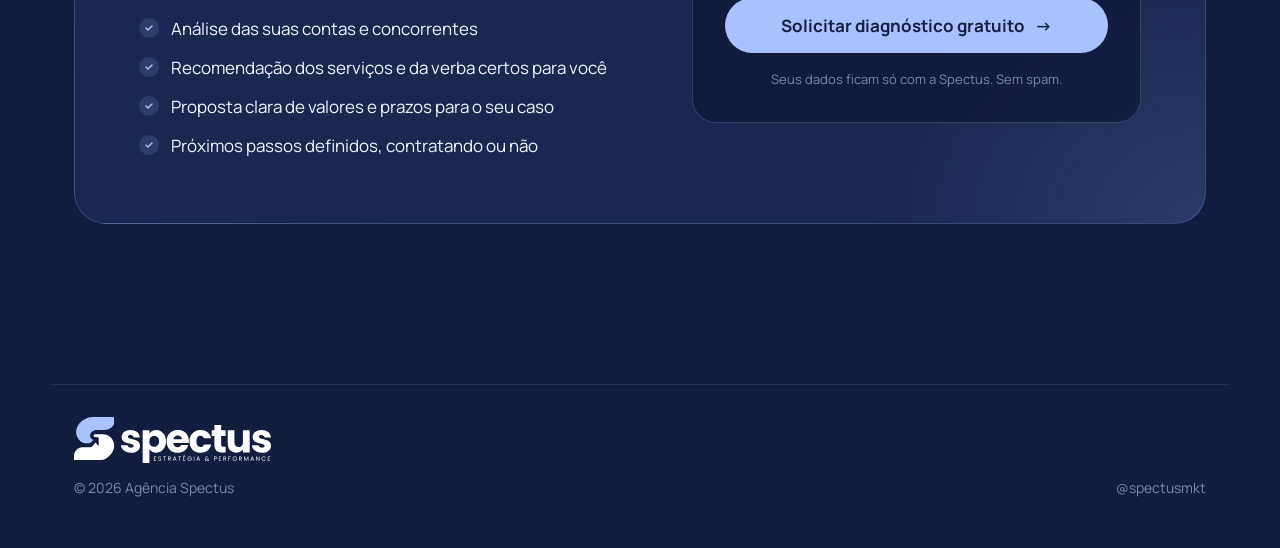
==== commit c267f464: "Add files via upload" ====
--- a/index.html
+++ b/index.html
@@ -24,6 +24,27 @@
   <link rel="preconnect" href="https://fonts.gstatic.com" crossorigin>
   <link href="https://fonts.googleapis.com/css2?family=Poppins:wght@300;400;500;600;700&family=Manrope:wght@400;500;600;700&display=swap" rel="stylesheet">
   <link rel="stylesheet" href="styles.css">
+  <!-- Meta Pixel -->
+  <script>
+  !function(f,b,e,v,n,t,s){if(f.fbq)return;n=f.fbq=function(){n.callMethod?
+  n.callMethod.apply(n,arguments):n.queue.push(arguments)};if(!f._fbq)f._fbq=n;
+  n.push=n;n.loaded=!0;n.version='2.0';n.queue=[];t=b.createElement(e);t.async=!0;
+  t.src=v;s=b.getElementsByTagName(e)[0];s.parentNode.insertBefore(t,s)}(window,
+  document,'script','https://connect.facebook.net/en_US/fbevents.js');
+  fbq.disablePushState = true; // troca de público muda a URL; não contar como nova visita
+  fbq('init', '1185042214048087');
+  fbq('track', 'PageView');
+  </script>
+  <noscript><img height="1" width="1" style="display:none" alt="" src="https://www.facebook.com/tr?id=1185042214048087&ev=PageView&noscript=1"></noscript>
+  <!-- Fim Meta Pixel -->
+  <!-- Microsoft Clarity -->
+  <script type="text/javascript">
+    (function(c,l,a,r,i,t,y){
+        c[a]=c[a]||function(){(c[a].q=c[a].q||[]).push(arguments)};
+        t=l.createElement(r);t.async=1;t.src="https://www.clarity.ms/tag/"+i;
+        y=l.getElementsByTagName(r)[0];y.parentNode.insertBefore(t,y);
+    })(window, document, "clarity", "script", "zfp33ugwq2");
+  </script>
 </head>
 <body>
 
